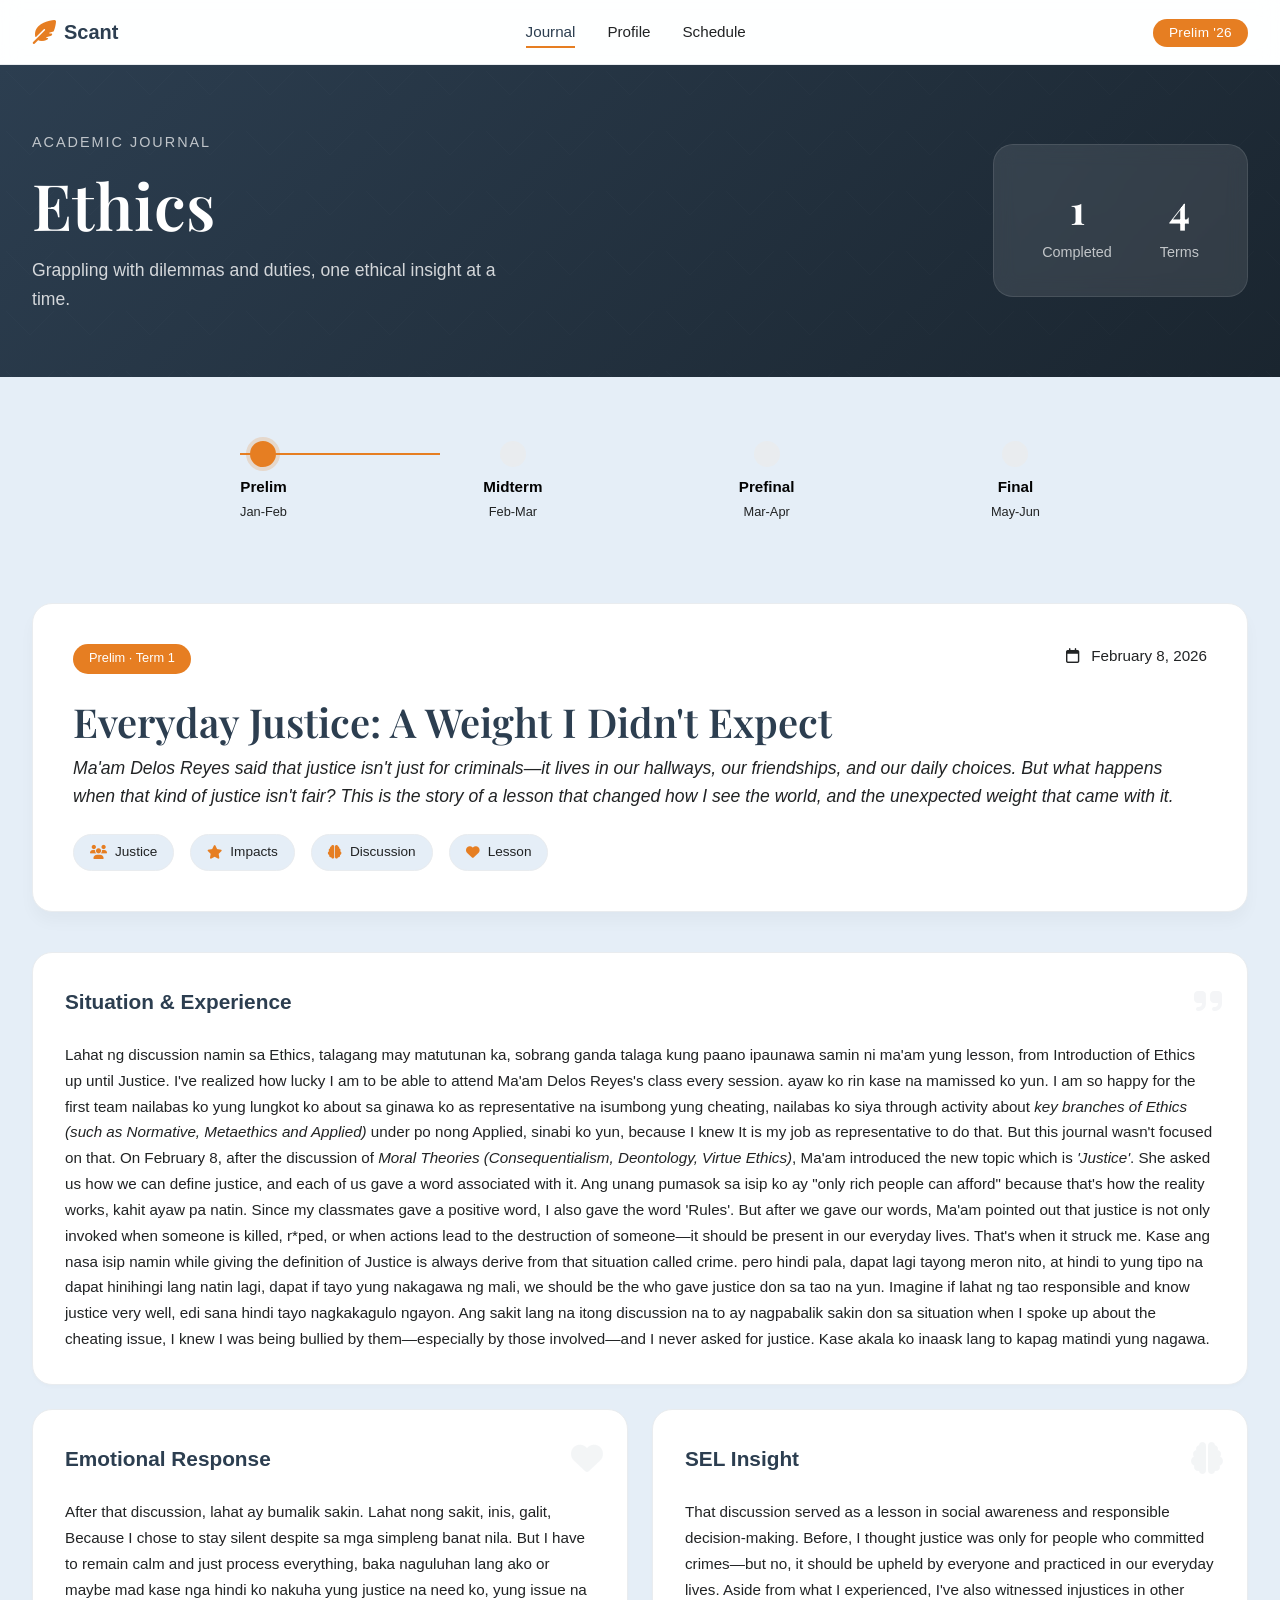
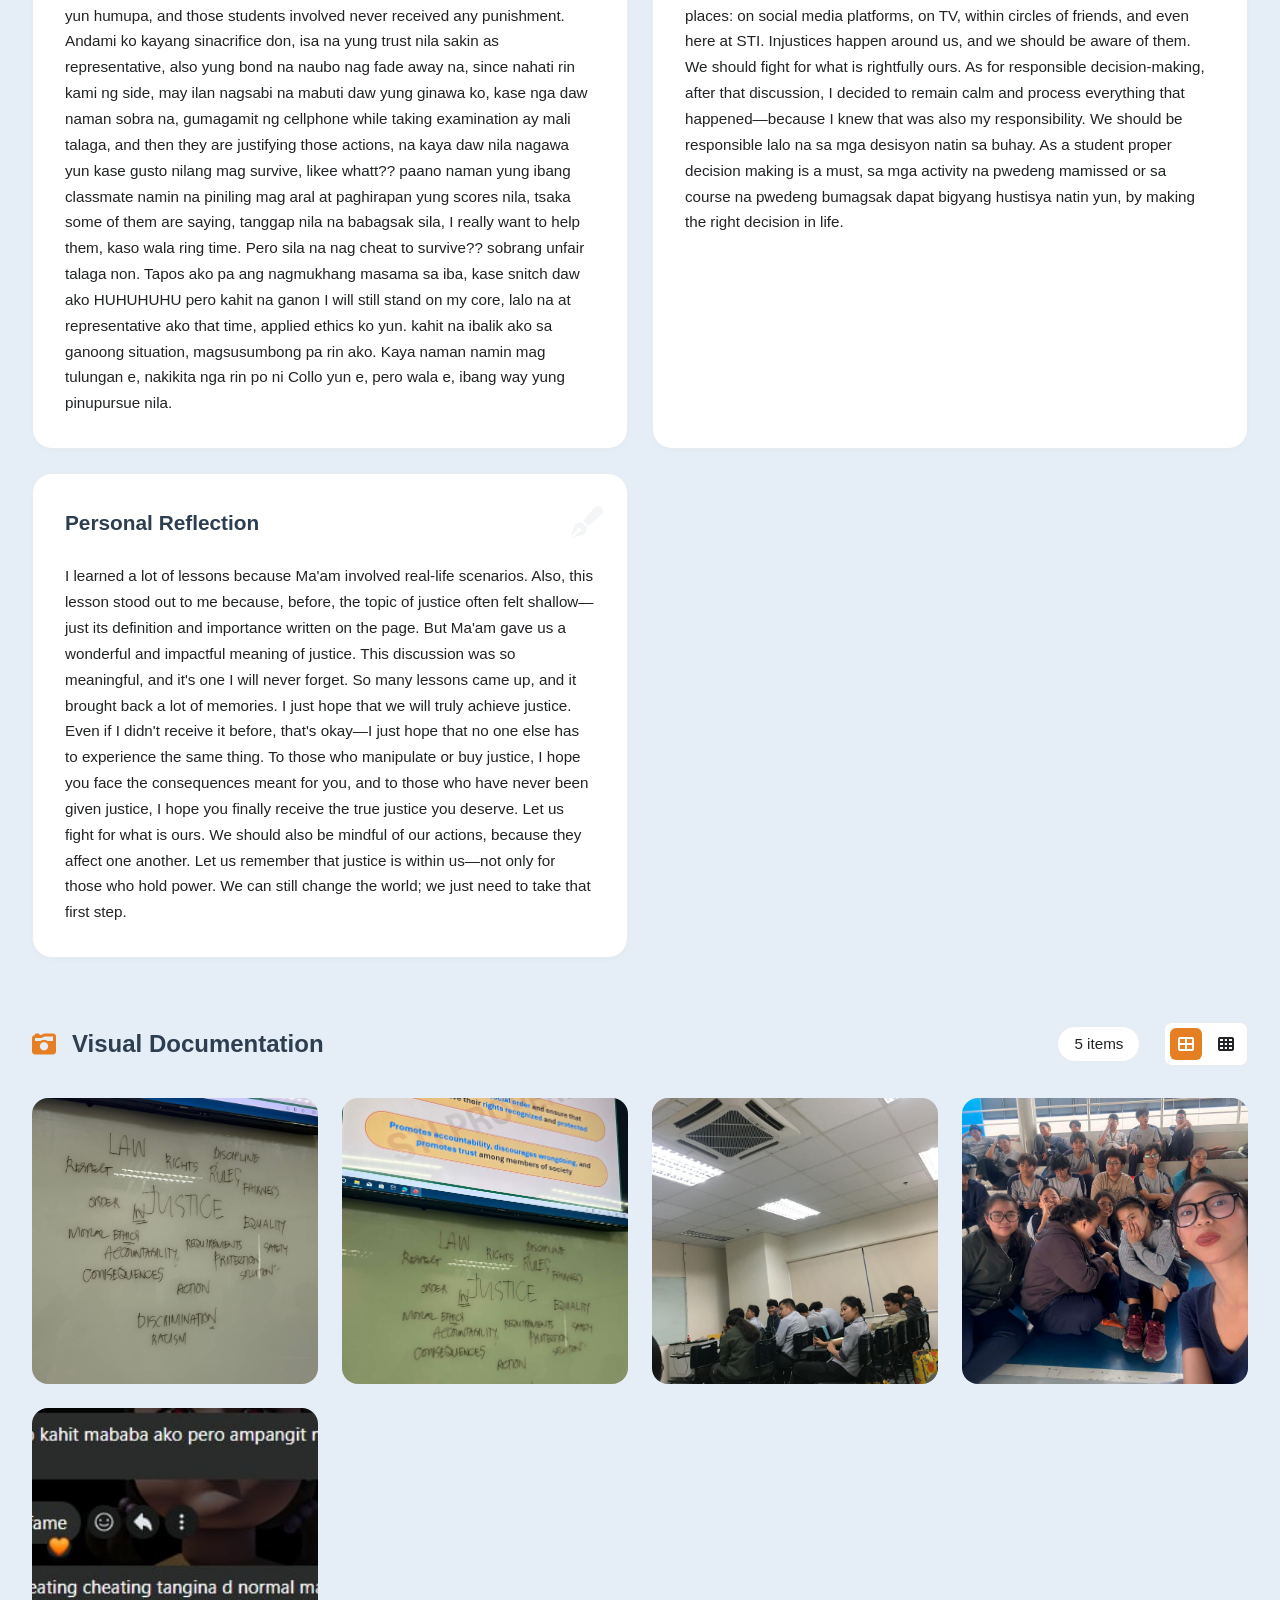
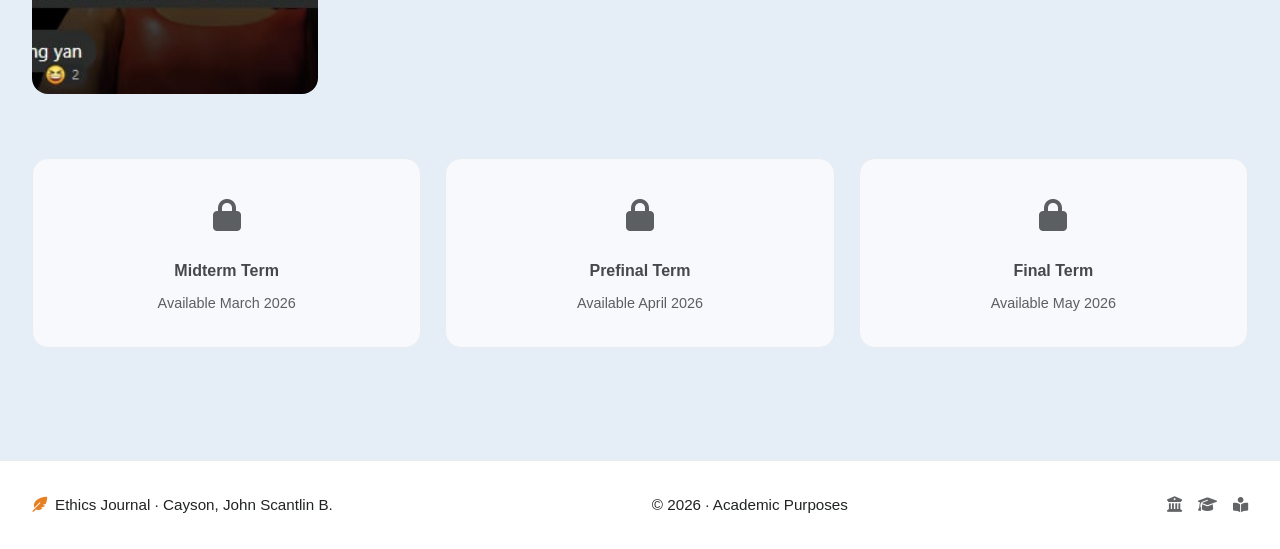
==== index.html @ fcde3421 "Add files via upload" ====
<!DOCTYPE html>
<html lang="en">
<head>
    <meta charset="UTF-8">
    <meta name="viewport" content="width=device-width, initial-scale=1.0">
    <title>Ethics Journal</title>
    <link rel="icon" href="Journal_icon.png">
    <link rel="stylesheet" href="https://cdnjs.cloudflare.com/ajax/libs/font-awesome/6.4.0/css/all.min.css">
    <link rel="stylesheet" href="styles.css">
    <link href="https://fonts.googleapis.com/css2?family=Inter:wght@300;400;500;600;700&family=Playfair+Display:wght@400;500;600;700&display=swap" rel="stylesheet">
</head>
<body>
    <!-- Minimal Navigation -->
    <nav class="navbar">
        <div class="nav-container">
            <div class="nav-logo">
                <i class="fas fa-feather-alt"></i>
                <span>Scant</span>
            </div>
            <div class="nav-links">
                <a href="index.html" class="active">Journal</a>
                <a href="profile.html">Profile</a>
                <a href="schedule.html">Schedule</a>
            </div>
            <div class="nav-term">
                <span class="term-badge prelim">Prelim '26</span>
            </div>
        </div>
    </nav>

    <!-- Hero Section -->
    <section class="hero">
        <div class="hero-pattern"></div>
        <div class="hero-content">
            <div class="hero-text">
                <span class="hero-subtitle">Academic Journal</span>
                <h1 class="hero-title">Ethics</h1>
                <p class="hero-description">Grappling with dilemmas and duties, one ethical insight at a time.</p>
            </div>
            <div class="hero-stats">
                <div class="stat-item">
                    <span class="stat-number">1</span>
                    <span class="stat-label">Completed</span>
                </div>
                <div class="stat-item">
                    <span class="stat-number">4</span>
                    <span class="stat-label">Terms</span>
                </div>
                <!-- <div class="stat-item">
                    <span class="stat-number">4</span>
                    <span class="stat-label">Entries</span>
                </div> -->
            </div>
        </div>
    </section>

    <main class="main-container">
        <!-- Term Timeline -->
        <div class="timeline-nav">
            <div class="timeline-track">
                <div class="timeline-progress" style="width: 25%"></div>
                <div class="timeline-marker active" data-term="prelim">
                    <div class="marker-dot"></div>
                    <span class="marker-label">Prelim</span>
                    <span class="marker-date">Jan-Feb</span>
                </div>
                <div class="timeline-marker locked" data-term="midterm">
                    <div class="marker-dot"></div>
                    <span class="marker-label">Midterm</span>
                    <span class="marker-date">Feb-Mar</span>
                </div>
                <div class="timeline-marker locked" data-term="prefinal">
                    <div class="marker-dot"></div>
                    <span class="marker-label">Prefinal</span>
                    <span class="marker-date">Mar-Apr</span>
                </div>
                <div class="timeline-marker locked" data-term="final">
                    <div class="marker-dot"></div>
                    <span class="marker-label">Final</span>
                    <span class="marker-date">May-Jun</span>
                </div>
            </div>
        </div>

        <!-- Term Content Sections -->
        <div class="term-section active" id="prelim-section">
            <!-- Entry Header -->
            <div class="entry-header-card">
                <div class="entry-meta">
                    <span class="entry-term">Prelim · Term 1</span>
                    <span class="entry-date"><i class="far fa-calendar"></i> February 8, 2026</span>
                </div>
                <h2 class="entry-main-title">Everyday Justice: A Weight I Didn't Expect</h2>
                <p class="entry-subtitle">Ma'am Delos Reyes said that justice isn't just for criminals—it lives in our hallways, our friendships, and our daily choices. But what happens when that kind of justice isn't fair? This is the story of a lesson that changed how I see the world, and the unexpected weight that came with it.</p>
                <div class="entry-tags">
                    <span class="tag"><i class="fas fa-users"></i> Justice</span>
                    <span class="tag"><i class="fas fa-star"></i> Impacts</span>
                    <span class="tag"><i class="fas fa-brain"></i> Discussion</span>
                    <span class="tag"><i class="fas fa-heart"></i> Lesson</span>
                </div>
            </div>

            <!-- Journal Grid Layout -->
            <div class="journal-grid">
                <!-- Main Reflection -->
                <div class="grid-card main-reflection">
                    <div class="card-icon"><i class="fas fa-quote-right"></i></div>
                    <h3>Situation & Experience</h3>
                    <p>Lahat ng discussion namin sa Ethics, talagang may matutunan ka, sobrang ganda talaga kung paano ipaunawa samin ni ma'am yung lesson, from Introduction of Ethics up until Justice. I've realized how lucky I am to be able to attend Ma'am Delos Reyes's class every session. ayaw ko rin kase na mamissed ko yun. I am so happy for the first team nailabas ko yung lungkot ko about sa ginawa ko as representative na isumbong yung cheating, nailabas ko siya through activity about <i>key branches of Ethics (such as Normative, Metaethics and Applied)</i> under po nong Applied, sinabi ko yun, because I knew It is my job as representative to do that. But this journal wasn't focused on that. On February 8, after the discussion of <i>Moral Theories (Consequentialism, Deontology, Virtue Ethics)</i>, Ma'am introduced the new topic which is <i>'Justice'</i>. She asked us how we can define justice, and each of us gave a word associated with it. Ang unang pumasok sa isip ko ay "only rich people can afford" because that's how the reality works, kahit ayaw pa natin. Since my classmates gave a positive word, I also gave the word 'Rules'. But after we gave our words, Ma'am pointed out that justice is not only invoked when someone is killed, r*ped, or when actions lead to the destruction of someone—it should be present in our everyday lives. That's when it struck me. Kase ang nasa isip namin while giving the definition of Justice is always derive from that situation called crime. pero hindi pala, dapat lagi tayong meron nito, at hindi to yung tipo na dapat hinihingi lang natin lagi, dapat if tayo yung nakagawa ng mali, we should be the who gave justice don sa tao na yun. Imagine if lahat ng tao responsible and know justice very well, edi sana hindi tayo nagkakagulo ngayon. Ang sakit lang na itong discussion na to ay nagpabalik sakin don sa situation when I spoke up about the cheating issue, I knew I was being bullied by them—especially by those involved—and I never asked for justice. Kase akala ko inaask lang to kapag matindi yung nagawa.</p>
                </div>

                <!-- Emotional Response Card -->
                <div class="grid-card emotion-card">
                    <div class="card-icon"><i class="fas fa-heart"></i></div>
                    <h3>Emotional Response</h3>
                    <p>After that discussion, lahat ay bumalik sakin. Lahat nong sakit, inis, galit, Because I chose to stay silent despite sa mga simpleng banat nila. But I have to remain calm and just process everything, baka naguluhan lang ako or maybe mad kase nga hindi ko nakuha yung justice na need ko, yung issue na yun humupa, and those students involved never received any punishment.
Andami ko kayang sinacrifice don, isa na yung trust nila sakin as representative, also yung bond na naubo nag fade away na, since nahati rin kami ng side, may ilan nagsabi na mabuti daw yung ginawa ko, kase nga daw naman sobra na, gumagamit ng cellphone while taking examination ay mali talaga, and then they are justifying those actions, na kaya daw nila nagawa yun kase gusto nilang mag survive, likee whatt?? paano naman yung ibang classmate namin na piniling mag aral at paghirapan yung scores nila, tsaka some of them are saying, tanggap nila na babagsak sila, I really want to help them, kaso wala ring time. Pero sila na nag cheat to survive?? sobrang unfair talaga non. Tapos ako pa ang nagmukhang masama sa iba, kase snitch daw ako HUHUHUHU pero kahit na ganon I will still stand on my core, lalo na at representative ako that time, applied ethics ko yun. kahit na ibalik ako sa ganoong situation, magsusumbong pa rin ako. Kaya naman namin mag tulungan e, nakikita nga rin po ni Collo yun e, pero wala e, ibang way yung pinupursue nila.
</p>
                </div>

                <!-- SEL Insight Card -->
                <div class="grid-card insight-card">
                    <div class="card-icon"><i class="fas fa-brain"></i></div>
                    <h3>SEL Insight</h3>
                    <p>That discussion served as a lesson in social awareness and responsible decision-making. Before, I thought justice was only for people who committed crimes—but no, it should be upheld by everyone and practiced in our everyday lives. Aside from what I experienced, I've also witnessed injustices in other places: on social media platforms, on TV, within circles of friends, and even here at STI. Injustices happen around us, and we should be aware of them. We should fight for what is rightfully ours. As for responsible decision-making, after that discussion, I decided to remain calm and process everything that happened—because I knew that was also my responsibility. We should be responsible lalo na sa mga desisyon natin sa buhay. As a student proper decision making is a must, sa mga activity na pwedeng mamissed or sa course na pwedeng bumagsak dapat bigyang hustisya natin yun, by making the right decision in life. </p>
                </div>

                <!-- Personal Reflection Card -->
                <div class="grid-card reflection-card">
                    <div class="card-icon"><i class="fas fa-pen-fancy"></i></div>
                    <h3>Personal Reflection</h3>
                    <p>I learned a lot of lessons because Ma'am involved real-life scenarios. Also, this lesson stood out to me because, before, the topic of justice often felt shallow—just its definition and importance written on the page. But Ma'am gave us a wonderful and impactful meaning of justice. This discussion was so meaningful, and it's one I will never forget. So many lessons came up, and it brought back a lot of memories. I just hope that we will truly achieve justice. Even if I didn't receive it before, that's okay—I just hope that no one else has to experience the same thing. To those who manipulate or buy justice, I hope you face the consequences meant for you, and to those who have never been given justice, I hope you finally receive the true justice you deserve. Let us fight for what is ours. We should also be mindful of our actions, because they affect one another. Let us remember that justice is within us—not only for those who hold power. We can still change the world; we just need to take that first step.</p>
                </div>
            </div>

            <!-- Gallery Section - Modern Masonry -->
            <div class="gallery-section">
                <div class="gallery-header">
                    <h3><i class="fas fa-camera-retro"></i> Visual Documentation</h3>
                    <div class="gallery-controls">
                        <span class="gallery-count">5 items</span>
                        <div class="gallery-view">
                            <i class="fas fa-th-large active"></i>
                            <i class="fas fa-th"></i>
                        </div>
                    </div>
                </div>

                <div class="masonry-gallery" id="masonryGallery">
                    <div class="gallery-item" data-id="1">
                        <div class="gallery-item-inner">
                            <img src="Word_Justice.jpeg" alt="Aftermath" loading="lazy" onerror="this.src='https://images.unsplash.com/photo-1544947950-fa07a98d237f?w=800'">
                            <div class="gallery-overlay">
                                <div class="overlay-content">
                                    <span class="gallery-tag">Well Appreciated</span>
                                    <h4>Justice</h4>
                                    <p>These are the words associated with justice, based on our discussion/opinion.</p>
                                    <span class="gallery-expand"><i class="fas fa-expand-alt"></i> View</span>
                                </div>
                            </div>
                        </div>
                    </div>

                    <div class="gallery-item" data-id="2">
                        <div class="gallery-item-inner">
                            <img src="Justice.jpeg" alt="Result" loading="lazy" onerror="this.src='https://images.unsplash.com/photo-1496442226666-8d4d0e62e6e9?w=800'">
                            <div class="gallery-overlay">
                                <div class="overlay-content">
                                    <span class="gallery-tag">Result</span>
                                    <h4>Why Justice?</h4>
                                    <p>The importance of justice extends not just to our society, but to all.</p>
                                    <span class="gallery-expand"><i class="fas fa-expand-alt"></i> View</span>
                                </div>
                            </div>
                        </div>
                    </div>

                    <div class="gallery-item" data-id="3">
                        <div class="gallery-item-inner">
                            <img src="Discussion.jpeg" alt="Cinderella" loading="lazy" onerror="this.src='https://images.unsplash.com/photo-1456513080510-7bf3a84b82f8?w=800'">
                            <div class="gallery-overlay">
                                <div class="overlay-content">
                                    <span class="gallery-tag">Performances</span>
                                    <h4>Random Picture During Discussion</h4>
                                    <p>Random shot from our Ethics session.</p>
                                    <span class="gallery-expand"><i class="fas fa-expand-alt"></i> View</span>
                                </div>
                            </div>
                        </div>
                    </div>

                    <div class="gallery-item" data-id="4">
                        <div class="gallery-item-inner">
                            <img src="BSCPE401.jpeg" alt="Planning" loading="lazy" onerror="this.src='https://images.unsplash.com/photo-1455390582262-044cdead277a?w=800'">
                            <div class="gallery-overlay">
                                <div class="overlay-content">
                                    <span class="gallery-tag">Planning</span>
                                    <h4>Justice po para sakin</h4>
                                    <p>Justice sa di marunong mag basketball, HAAHHA ay joke lang po ma'am</p>
                                    <span class="gallery-expand"><i class="fas fa-expand-alt"></i> View</span>
                                </div>
                            </div>
                        </div>
                    </div>
                    <div class="gallery-item" data-id="5">
                        <div class="gallery-item-inner">
                            <img src="Find my Justice.jpeg" alt="Planning" loading="lazy" onerror="this.src='https://images.unsplash.com/photo-1455390582262-044cdead277a?w=800'">
                            <div class="gallery-overlay">
                                <div class="overlay-content">
                                    <span class="gallery-tag">Planning</span>
                                    <h4>Injustice</h4>
                                    <p>"I hope no one else has to experience this—just because they stood up for what is right. Ngayon ko lang po nailabas yung
                                        nararamdaman ko after so many months HAHAHAHA, ang gaan pala
                                    </p>
                                    <span class="gallery-expand"><i class="fas fa-expand-alt"></i> View</span>
                                </div>
                            </div>
                        </div>
                    </div>
                </div>
            </div>

            <!-- Locked Terms Preview -->
            <div class="locked-terms">
                <div class="locked-term-card">
                    <div class="locked-icon"><i class="fas fa-lock"></i></div>
                    <h4>Midterm Term</h4>
                    <p>Available March 2026</p>
                </div>
                <div class="locked-term-card">
                    <div class="locked-icon"><i class="fas fa-lock"></i></div>
                    <h4>Prefinal Term</h4>
                    <p>Available April 2026</p>
                </div>
                <div class="locked-term-card">
                    <div class="locked-icon"><i class="fas fa-lock"></i></div>
                    <h4>Final Term</h4>
                    <p>Available May 2026</p>
                </div>
            </div>
        </div>

        <!-- Other term sections (hidden by default) -->
        <div class="term-section" id="midterm-section">
            <div class="locked-full">
                <i class="fas fa-lock"></i>
                <h2>Midterm Journal</h2>
                <p>This section will unlock at the start of midterm period</p>
                <span class="unlock-date">Expected: March 2026</span>
            </div>
        </div>

        <div class="term-section" id="prefinal-section">
            <div class="locked-full">
                <i class="fas fa-lock"></i>
                <h2>Prefinal Journal</h2>
                <p>This section will unlock at the start of prefinal period</p>
                <span class="unlock-date">Expected: April 2026</span>
            </div>
        </div>

        <div class="term-section" id="final-section">
            <div class="locked-full">
                <i class="fas fa-lock"></i>
                <h2>Final Journal</h2>
                <p>This section will unlock at the start of final period</p>
                <span class="unlock-date">Expected: May 2026</span>
            </div>
        </div>
    </main>

    <!-- Footer -->
    <footer class="footer">
        <div class="footer-container">
            <div class="footer-left">
                <i class="fas fa-feather-alt"></i>
                <span>Ethics Journal · Cayson, John Scantlin B.</span>
            </div>
            <div class="footer-center">
                <span class="copyright">© 2026 · Academic Purposes</span>
            </div>
            <div class="footer-right">
                <i class="fas fa-university"></i>
                <i class="fas fa-graduation-cap"></i>
                <i class="fas fa-book-reader"></i>
            </div>
        </div>
    </footer>

    <!-- Modal for Image Expansion -->
    <div class="modal-overlay" id="imageModal">
        <div class="modal-container">
            <button class="modal-close"><i class="fas fa-times"></i></button>
            <div class="modal-content">
                <img src="" alt="Expanded view" id="modalImage">
                <div class="modal-caption" id="modalCaption"></div>
            </div>
        </div>
    </div>

    <script src="script.js"></script>
</body>
</html>
---- styles.css ----
:root {
    --primary: #2C3E50;
    --primary-dark: #1A252F;
    --accent: #E67E22;
    --accent-light: #F39C12;
    --text: #030303;
    --text-light: #212324;
    --background: #e5eef7;
    --white: #FFFFFF;
    --border: #E9ECEF;
    --success: #27AE60;
    --warning: #F39C12;
    --danger: #E74C3C;
    --shadow-sm: 0 2px 4px rgba(0,0,0,0.02);
    --shadow-md: 0 4px 6px rgba(0,0,0,0.05);
    --shadow-lg: 0 10px 15px rgba(0,0,0,0.03);
    --shadow-hover: 0 20px 25px -5px rgba(0,0,0,0.05), 0 10px 10px -5px rgba(0,0,0,0.02);
    --transition: all 0.3s cubic-bezier(0.25, 0.46, 0.45, 0.94);
}

* {
    margin: 0;
    padding: 0;
    box-sizing: border-box;
}

body {
    font-family: Arial, Helvetica, sans-serif;
    background: var(--background);
    color: var(--text);
    line-height: 1.6;
    -webkit-font-smoothing: antialiased;
}

/* Navigation */
.navbar {
    background: var(--white);
    border-bottom: 1px solid var(--border);
    padding: 1rem 0;
    position: sticky;
    top: 0;
    z-index: 100;
    backdrop-filter: blur(10px);
    background: rgba(255,255,255,0.95);
}

.nav-container {
    max-width: 1280px;
    margin: 0 auto;
    padding: 0 2rem;
    display: flex;
    justify-content: space-between;
    align-items: center;
}


.nav-logo {
    display: flex;
    align-items: center;
    gap: 0.5rem;
    font-size: 1.25rem;
    font-weight: 600;
    color: var(--primary);
}

.nav-logo i {
    color: var(--accent);
    font-size: 1.5rem;
}

.nav-links {
    display: flex;
    gap: 2rem;
}

.nav-links a {
    text-decoration: none;
    color: var(--text-light);
    font-weight: 500;
    font-size: 0.95rem;
    transition: var(--transition);
    position: relative;
}

.nav-links a::after {
    content: '';
    position: absolute;
    bottom: -4px;
    left: 0;
    width: 0;
    height: 2px;
    background: var(--accent);
    transition: var(--transition);
}

.nav-links a:hover,
.nav-links a.active {
    color: var(--primary);
}

.nav-links a:hover::after,
.nav-links a.active::after {
    width: 100%;
}

.term-badge {
    background: var(--accent);
    color: var(--white);
    padding: 0.4rem 1rem;
    border-radius: 100px;
    font-size: 0.85rem;
    font-weight: 500;
    letter-spacing: 0.3px;
}

/* Hero Section */
.hero {
    background: linear-gradient(135deg, var(--primary) 0%, var(--primary-dark) 100%);
    color: var(--white);
    padding: 4rem 0;
    position: relative;
    overflow: hidden;
}

.hero-pattern {
    position: absolute;
    top: 0;
    left: 0;
    right: 0;
    bottom: 0;
    background-image: url("data:image/svg+xml,%3Csvg width='60' height='60' viewBox='0 0 60 60' xmlns='http://www.w3.org/2000/svg'%3E%3Cpath d='M54 6L30 30 6 6' stroke='rgba(255,255,255,0.05)' fill='none' stroke-width='1'/%3E%3C/svg%3E");
    opacity: 0.3;
}

.hero-content {
    max-width: 1280px;
    margin: 0 auto;
    padding: 0 2rem;
    position: relative;
    z-index: 1;
    display: flex;
    justify-content: space-between;
    align-items: center;
}

.hero-subtitle {
    display: inline-block;
    font-size: 0.9rem;
    text-transform: uppercase;
    letter-spacing: 2px;
    color: rgba(255,255,255,0.7);
    margin-bottom: 1rem;
}

.hero-title {
    font-family: 'Playfair Display', serif;
    font-size: 4rem;
    font-weight: 600;
    line-height: 1.1;
    margin-bottom: 1rem;
}

.hero-description {
    font-size: 1.1rem;
    color: rgba(255,255,255,0.8);
    max-width: 500px;
}

.hero-stats {
    display: flex;
    gap: 3rem;
    background: rgba(255,255,255,0.1);
    backdrop-filter: blur(10px);
    padding: 2rem 3rem;
    border-radius: 20px;
    border: 1px solid rgba(255,255,255,0.1);
}

.stat-item {
    display: flex;
    flex-direction: column;
    align-items: center;
}

.stat-number {
    font-size: 2.5rem;
    font-weight: 700;
    font-family: 'Playfair Display', serif;
}

.stat-label {
    font-size: 0.9rem;
    color: rgba(255,255,255,0.7);
}

/* Main Container */
.main-container {
    max-width: 1280px;
    margin: 0 auto;
    padding: 3rem 2rem;
}

/* Timeline Navigation */
.timeline-nav {
    margin-bottom: 4rem;
    padding: 1rem 0;
}

.timeline-track {
    display: flex;
    justify-content: space-between;
    position: relative;
    max-width: 800px;
    margin: 0 auto;
}

.timeline-progress {
    position: absolute;
    top: 12px;
    left: 0;
    height: 2px;
    background: var(--accent);
    transition: width 0.5s ease;
    z-index: 1;
}

.timeline-marker {
    position: relative;
    z-index: 2;
    display: flex;
    flex-direction: column;
    align-items: center;
    cursor: pointer;
}

.timeline-marker .marker-dot {
    width: 26px;
    height: 26px;
    background: var(--white);
    border: 2px solid var(--border);
    border-radius: 50%;
    margin-bottom: 0.5rem;
    transition: var(--transition);
}

.timeline-marker.active .marker-dot {
    background: var(--accent);
    border-color: var(--accent);
    box-shadow: 0 0 0 4px rgba(230,126,34,0.2);
}

.timeline-marker.locked .marker-dot {
    background: var(--border);
    border-color: var(--border);
}

.marker-label {
    font-weight: 600;
    font-size: 0.95rem;
    margin-bottom: 0.2rem;
}

.marker-date {
    font-size: 0.8rem;
    color: var(--text-light);
}

/* Term Sections */
.term-section {
    display: none;
    animation: fadeIn 0.5s ease;
}

.term-section.active {
    display: block;
}

@keyframes fadeIn {
    from { opacity: 0; transform: translateY(10px); }
    to { opacity: 1; transform: translateY(0); }
}

/* Entry Header Card */
.entry-header-card {
    background: var(--white);
    border-radius: 20px;
    padding: 2.5rem;
    margin-bottom: 2.5rem;
    box-shadow: var(--shadow-lg);
    border: 1px solid var(--border);
}

.entry-meta {
    display: flex;
    justify-content: space-between;
    margin-bottom: 1.5rem;
    color: var(--text-light);
    font-size: 0.95rem;
}

.entry-term {
    background: var(--accent);
    color: var(--white);
    padding: 0.3rem 1rem;
    border-radius: 100px;
    font-size: 0.8rem;
    font-weight: 500;
}

.entry-date i {
    margin-right: 0.5rem;
}

.entry-main-title {
    font-family: 'Playfair Display', serif;
    font-size: 2.5rem;
    font-weight: 600;
    color: var(--primary);
    margin-bottom: 0.5rem;
    line-height: 1.2;
}

.entry-subtitle {
    font-size: 1.1rem;
    color: var(--text-light);
    margin-bottom: 1.5rem;
    font-style: italic;
}

.entry-tags {
    display: flex;
    gap: 1rem;
    flex-wrap: wrap;
}

.tag {
    background: var(--background);
    padding: 0.4rem 1rem;
    border-radius: 100px;
    font-size: 0.85rem;
    color: var(--text-light);
    display: flex;
    align-items: center;
    gap: 0.5rem;
    border: 1px solid var(--border);
}

.tag i {
    color: var(--accent);
}

/* Journal Grid */
.journal-grid {
    display: grid;
    grid-template-columns: repeat(2, 1fr);
    gap: 1.5rem;
    margin-bottom: 3rem;
}

.grid-card {
    background: var(--white);
    border-radius: 20px;
    padding: 2rem;
    box-shadow: var(--shadow-sm);
    border: 1px solid var(--border);
    transition: var(--transition);
    position: relative;
    overflow: hidden;
}

.grid-card:hover {
    box-shadow: var(--shadow-hover);
    transform: translateY(-2px);
}

.card-icon {
    position: absolute;
    top: 1.5rem;
    right: 1.5rem;
    font-size: 2rem;
    color: var(--border);
    opacity: 0.5;
    transition: var(--transition);
}

.grid-card:hover .card-icon {
    opacity: 1;
    color: var(--accent);
    transform: rotate(15deg);
}

.grid-card h3 {
    font-size: 1.3rem;
    font-weight: 600;
    margin-bottom: 1.5rem;
    color: var(--primary);
    padding-right: 3rem;
}

.grid-card p {
    color: var(--text-light);
    line-height: 1.7;
    font-size: 0.95rem;
}

.main-reflection {
    grid-column: span 2;
}

/* Gallery Section */
.gallery-section {
    margin: 4rem 0;
}

.gallery-header {
    display: flex;
    justify-content: space-between;
    align-items: center;
    margin-bottom: 2rem;
}

.gallery-header h3 {
    font-size: 1.5rem;
    font-weight: 600;
    color: var(--primary);
    display: flex;
    align-items: center;
    gap: 1rem;
}

.gallery-header h3 i {
    color: var(--accent);
}

.gallery-controls {
    display: flex;
    align-items: center;
    gap: 1.5rem;
}

.gallery-count {
    color: var(--text-light);
    font-size: 0.95rem;
    background: var(--white);
    padding: 0.3rem 1rem;
    border-radius: 100px;
    border: 1px solid var(--border);
}

.gallery-view {
    display: flex;
    gap: 0.5rem;
    background: var(--white);
    padding: 0.3rem;
    border-radius: 8px;
    border: 1px solid var(--border);
}

.gallery-view i {
    padding: 0.5rem;
    cursor: pointer;
    border-radius: 6px;
    color: var(--text-light);
    transition: var(--transition);
}

.gallery-view i.active {
    background: var(--accent);
    color: var(--white);
}

/* Masonry Gallery */
.masonry-gallery {
    display: grid;
    grid-template-columns: repeat(4, 1fr);
    gap: 1.5rem;
}

.gallery-item {
    cursor: pointer;
    position: relative;
}

.gallery-item-inner {
    position: relative;
    overflow: hidden;
    border-radius: 16px;
    aspect-ratio: 1;
    background: var(--background);
}

.gallery-item img {
    width: 100%;
    height: 100%;
    object-fit: cover;
    transition: transform 0.5s ease;
}

.gallery-item:hover img {
    transform: scale(1.05);
}

.gallery-overlay {
    position: absolute;
    top: 0;
    left: 0;
    right: 0;
    bottom: 0;
    background: linear-gradient(to top, rgba(44,62,80,0.95), rgba(44,62,80,0.4));
    display: flex;
    align-items: flex-end;
    opacity: 0;
    transition: var(--transition);
    padding: 1.5rem;
}

.gallery-item:hover .gallery-overlay {
    opacity: 1;
}

.overlay-content {
    color: var(--white);
    transform: translateY(20px);
    transition: var(--transition);
}

.gallery-item:hover .overlay-content {
    transform: translateY(0);
}

.gallery-tag {
    display: inline-block;
    background: var(--accent);
    color: var(--white);
    padding: 0.2rem 0.8rem;
    border-radius: 100px;
    font-size: 0.7rem;
    margin-bottom: 0.5rem;
    text-transform: uppercase;
    letter-spacing: 0.5px;
}

.overlay-content h4 {
    font-size: 1.1rem;
    font-weight: 600;
    margin-bottom: 0.3rem;
}

.overlay-content p {
    font-size: 0.85rem;
    margin-bottom: 1rem;
    opacity: 0.9;
    line-height: 1.4;
}

.gallery-expand {
    font-size: 0.85rem;
    display: inline-flex;
    align-items: center;
    gap: 0.5rem;
    padding: 0.3rem 1rem;
    background: rgba(255,255,255,0.2);
    border-radius: 100px;
    backdrop-filter: blur(5px);
}

/* Locked Terms */
.locked-terms {
    display: grid;
    grid-template-columns: repeat(3, 1fr);
    gap: 1.5rem;
    margin-top: 4rem;
}

.locked-term-card {
    background: var(--white);
    border-radius: 16px;
    padding: 2rem;
    text-align: center;
    border: 1px solid var(--border);
    opacity: 0.7;
    transition: var(--transition);
}

.locked-term-card:hover {
    opacity: 1;
    box-shadow: var(--shadow-md);
}

.locked-icon {
    font-size: 2rem;
    color: var(--text-light);
    margin-bottom: 1rem;
}

.locked-term-card h4 {
    color: var(--text);
    margin-bottom: 0.5rem;
}

.locked-term-card p {
    color: var(--text-light);
    font-size: 0.9rem;
}

/* Full Locked Section */
.locked-full {
    text-align: center;
    padding: 6rem 2rem;
    background: var(--white);
    border-radius: 20px;
    border: 2px dashed var(--border);
}

.locked-full i {
    font-size: 4rem;
    color: var(--border);
    margin-bottom: 1.5rem;
}

.locked-full h2 {
    color: var(--text);
    margin-bottom: 0.5rem;
}

.locked-full p {
    color: var(--text-light);
    margin-bottom: 1rem;
}

.unlock-date {
    display: inline-block;
    background: var(--background);
    padding: 0.5rem 1.5rem;
    border-radius: 100px;
    font-size: 0.9rem;
    color: var(--accent);
    font-weight: 500;
}

/* Footer */
.footer {
    background: var(--white);
    border-top: 1px solid var(--border);
    padding: 2rem 0;
    margin-top: 4rem;
}

.footer-container {
    max-width: 1280px;
    margin: 0 auto;
    padding: 0 2rem;
    display: flex;
    justify-content: space-between;
    align-items: center;
    color: var(--text-light);
    font-size: 0.95rem;
}

.footer-left {
    display: flex;
    align-items: center;
    gap: 0.5rem;
}

.footer-left i {
    color: var(--accent);
}

.footer-right {
    display: flex;
    gap: 1rem;
}

.footer-right i {
    cursor: default;
    opacity: 0.7;
    transition: var(--transition);
}

.footer-right i:hover {
    opacity: 1;
    color: var(--accent);
}

/* Modal */
.modal-overlay {
    position: fixed;
    top: 0;
    left: 0;
    right: 0;
    bottom: 0;
    background: rgba(0,0,0,0.95);
    backdrop-filter: blur(10px);
    display: flex;
    align-items: center;
    justify-content: center;
    z-index: 1000;
    opacity: 0;
    visibility: hidden;
    transition: var(--transition);
}

.modal-overlay.active {
    opacity: 1;
    visibility: visible;
}

.modal-container {
    max-width: 1200px;
    width: 90%;
    position: relative;
}

.modal-close {
    position: absolute;
    top: -3rem;
    right: 0;
    background: none;
    border: none;
    color: var(--white);
    font-size: 2rem;
    cursor: pointer;
    z-index: 1001;
    transition: var(--transition);
}

.modal-close:hover {
    color: var(--accent);
    transform: rotate(90deg);
}

.modal-content {
    background: transparent;
    border-radius: 12px;
    overflow: hidden;
}

.modal-content img {
    width: 100%;
    max-height: 80vh;
    object-fit: contain;
    border-radius: 8px;
}
/* 
.modal-caption {
    color: var(--white);
    text-align: center;
    padding: 1rem;
    font-size: 0.95rem;
    opacity: 0.8;
} */

/* Responsive */
@media (max-width: 1024px) {
    .hero-title {
        font-size: 3rem;
    }
    
    .hero-stats {
        padding: 1.5rem 2rem;
    }
    
    .masonry-gallery {
        grid-template-columns: repeat(2, 1fr);
    }
}

@media (max-width: 768px) {
    .hero-content {
        flex-direction: column;
        text-align: center;
        gap: 2rem;
    }
    
    .hero-description {
        margin: 0 auto;
    }
    
    .nav-links {
        display: none;
    }
    
    .journal-grid {
        grid-template-columns: 1fr;
    }
    
    .main-reflection {
        grid-column: span 1;
    }
    
    .footer-container {
        flex-direction: column;
        gap: 1rem;
        text-align: center;
    }
    
    .locked-terms {
        grid-template-columns: 1fr;
    }
}

@media (max-width: 480px) {
    .hero-title {
        font-size: 2.5rem;
    }
    
    .hero-stats {
        flex-direction: column;
        gap: 1rem;
        width: 100%;
    }
    
    .masonry-gallery {
        grid-template-columns: 1fr;
    }
    
    .entry-meta {
        flex-direction: column;
        gap: 0.5rem;
    }
}
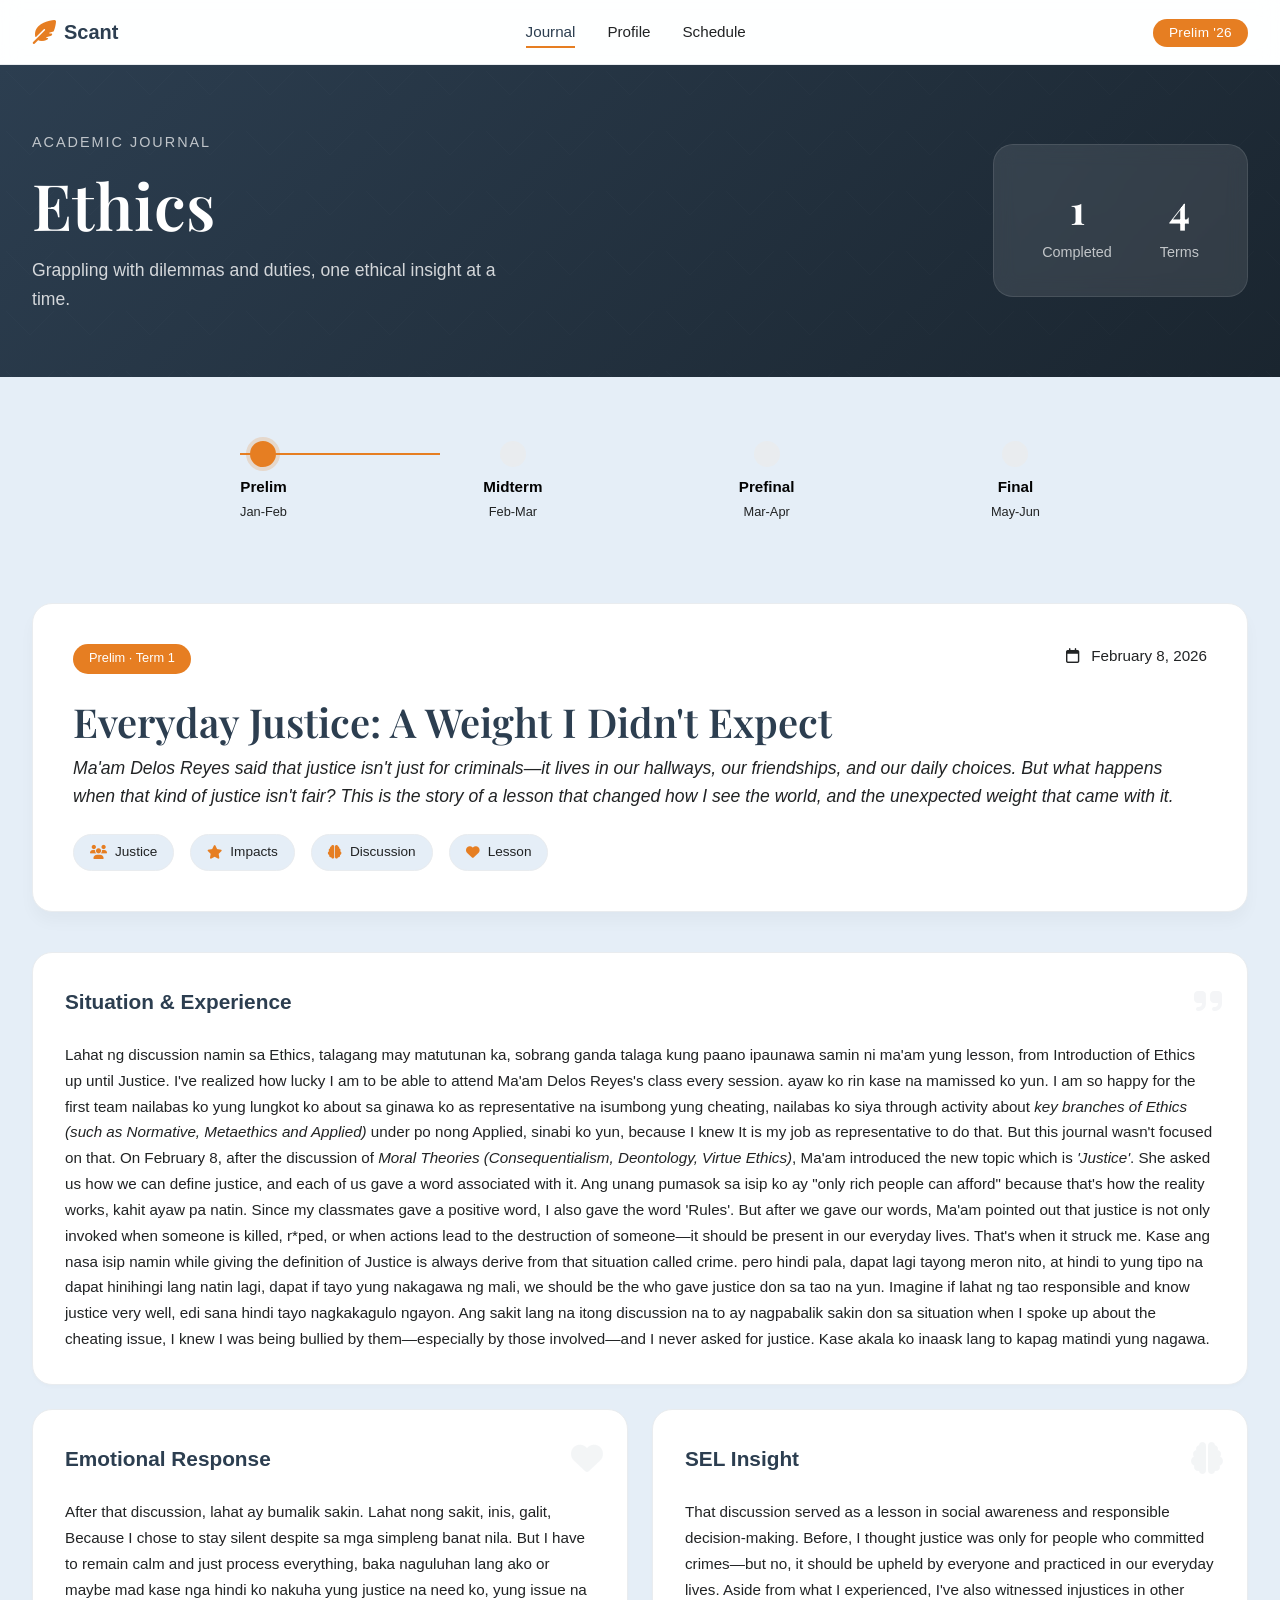
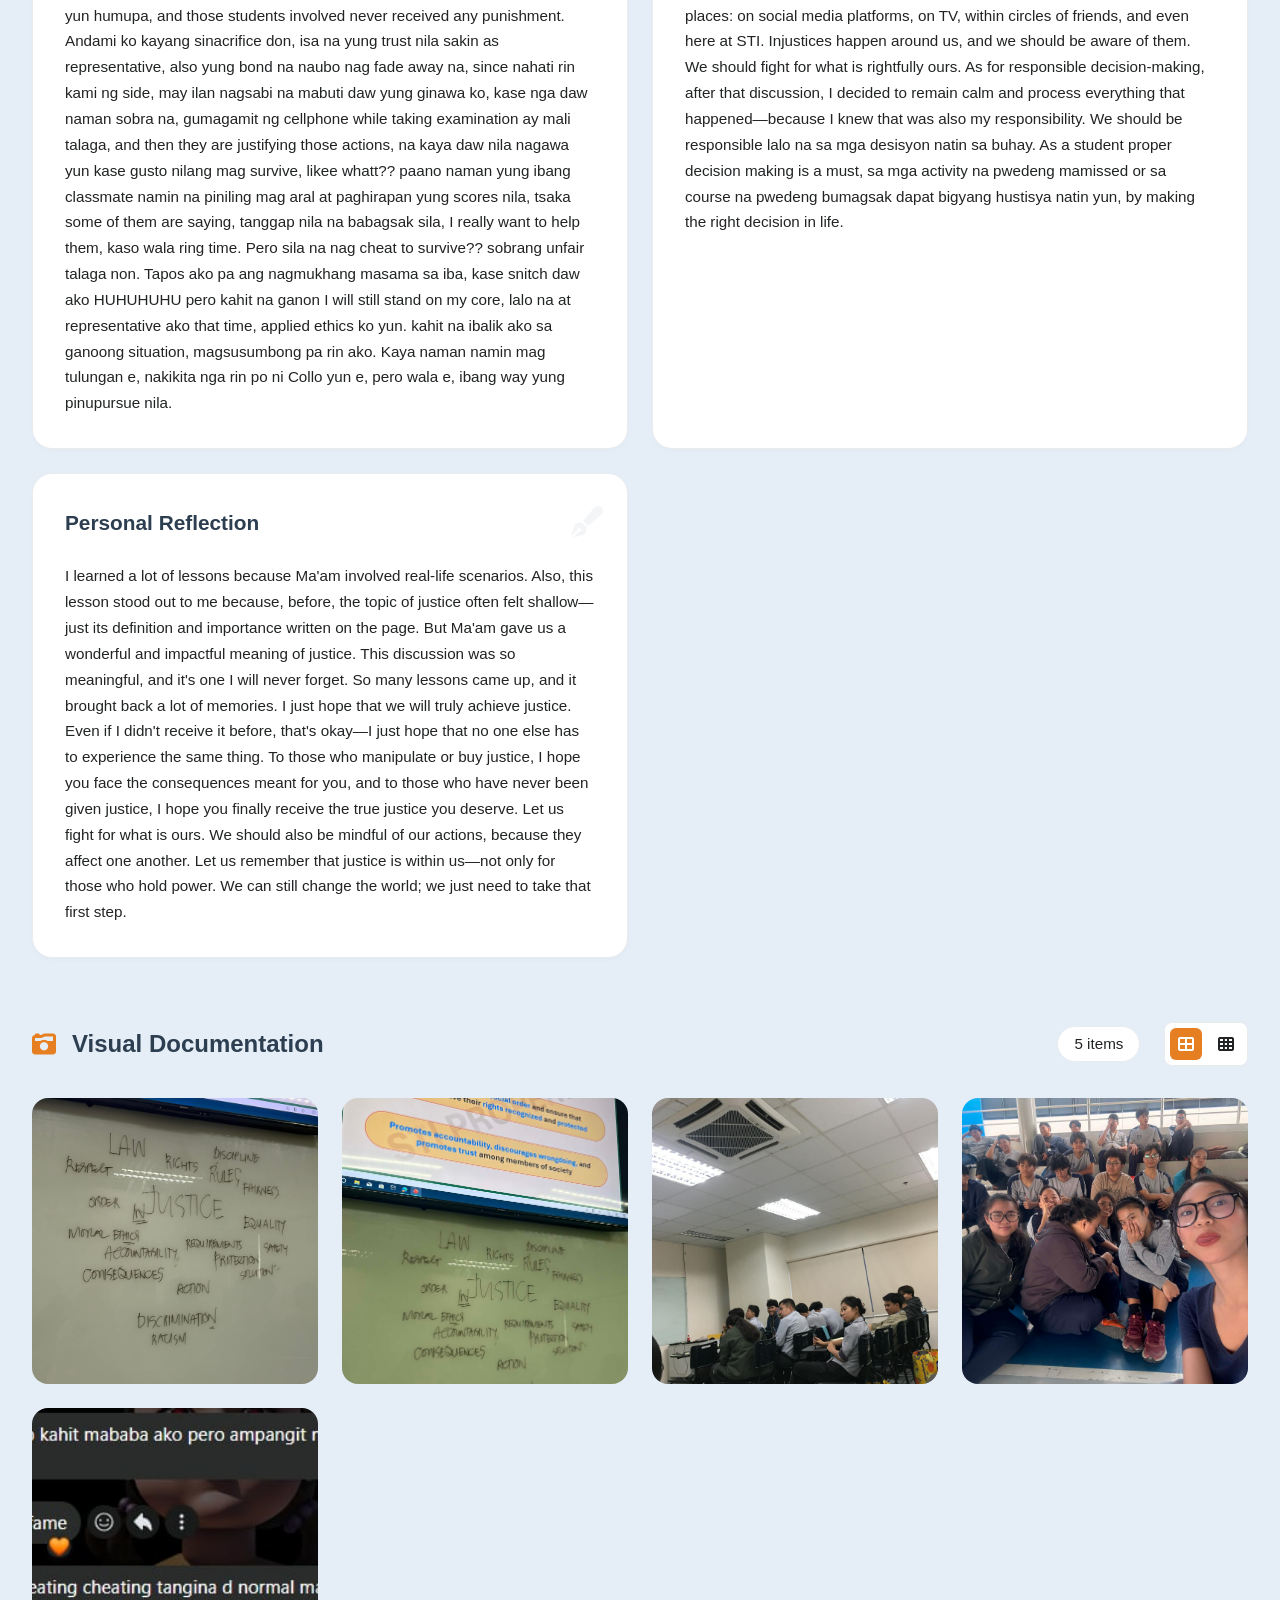
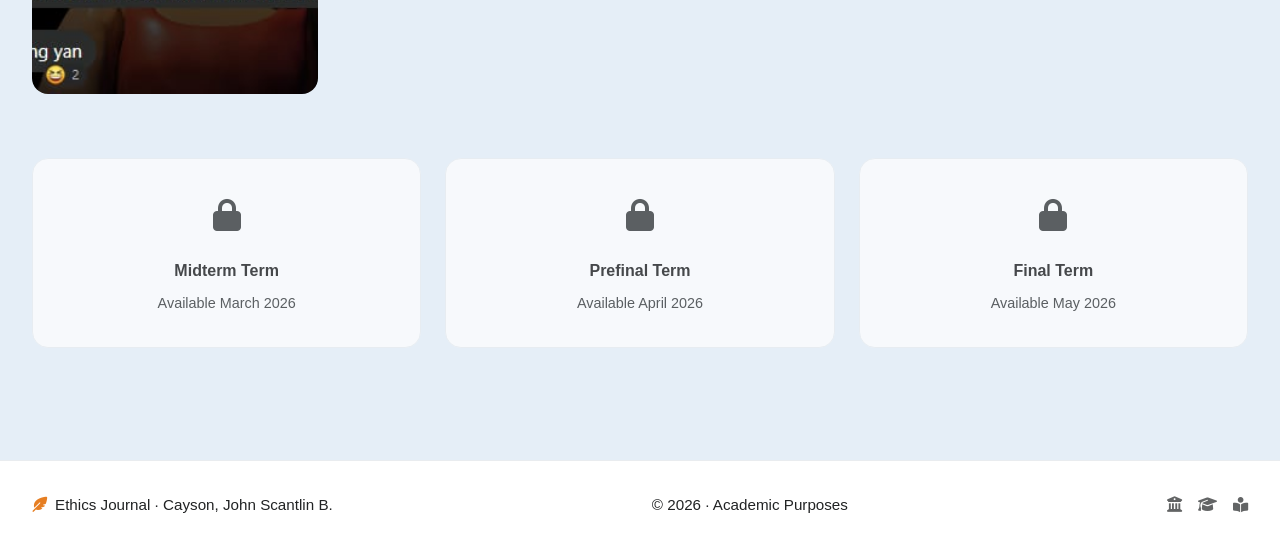
==== commit b30695c9: "Update gallery tags in index.html" ====
--- a/index.html
+++ b/index.html
@@ -152,7 +152,7 @@
                             <img src="Word_Justice.jpeg" alt="Aftermath" loading="lazy" onerror="this.src='https://images.unsplash.com/photo-1544947950-fa07a98d237f?w=800'">
                             <div class="gallery-overlay">
                                 <div class="overlay-content">
-                                    <span class="gallery-tag">Well Appreciated</span>
+                                    <span class="gallery-tag">Justice</span>
                                     <h4>Justice</h4>
                                     <p>These are the words associated with justice, based on our discussion/opinion.</p>
                                     <span class="gallery-expand"><i class="fas fa-expand-alt"></i> View</span>
@@ -166,7 +166,7 @@
                             <img src="Justice.jpeg" alt="Result" loading="lazy" onerror="this.src='https://images.unsplash.com/photo-1496442226666-8d4d0e62e6e9?w=800'">
                             <div class="gallery-overlay">
                                 <div class="overlay-content">
-                                    <span class="gallery-tag">Result</span>
+                                    <span class="gallery-tag">Importance</span>
                                     <h4>Why Justice?</h4>
                                     <p>The importance of justice extends not just to our society, but to all.</p>
                                     <span class="gallery-expand"><i class="fas fa-expand-alt"></i> View</span>
@@ -180,7 +180,7 @@
                             <img src="Discussion.jpeg" alt="Cinderella" loading="lazy" onerror="this.src='https://images.unsplash.com/photo-1456513080510-7bf3a84b82f8?w=800'">
                             <div class="gallery-overlay">
                                 <div class="overlay-content">
-                                    <span class="gallery-tag">Performances</span>
+                                    <span class="gallery-tag">Discussion</span>
                                     <h4>Random Picture During Discussion</h4>
                                     <p>Random shot from our Ethics session.</p>
                                     <span class="gallery-expand"><i class="fas fa-expand-alt"></i> View</span>
@@ -194,7 +194,7 @@
                             <img src="BSCPE401.jpeg" alt="Planning" loading="lazy" onerror="this.src='https://images.unsplash.com/photo-1455390582262-044cdead277a?w=800'">
                             <div class="gallery-overlay">
                                 <div class="overlay-content">
-                                    <span class="gallery-tag">Planning</span>
+                                    <span class="gallery-tag">Joke po</span>
                                     <h4>Justice po para sakin</h4>
                                     <p>Justice sa di marunong mag basketball, HAAHHA ay joke lang po ma'am</p>
                                     <span class="gallery-expand"><i class="fas fa-expand-alt"></i> View</span>
@@ -207,7 +207,7 @@
                             <img src="Find my Justice.jpeg" alt="Planning" loading="lazy" onerror="this.src='https://images.unsplash.com/photo-1455390582262-044cdead277a?w=800'">
                             <div class="gallery-overlay">
                                 <div class="overlay-content">
-                                    <span class="gallery-tag">Planning</span>
+                                    <span class="gallery-tag">Pain</span>
                                     <h4>Injustice</h4>
                                     <p>"I hope no one else has to experience this—just because they stood up for what is right. Ngayon ko lang po nailabas yung
                                         nararamdaman ko after so many months HAHAHAHA, ang gaan pala
@@ -300,4 +300,4 @@
 
     <script src="script.js"></script>
 </body>
-</html>+</html>
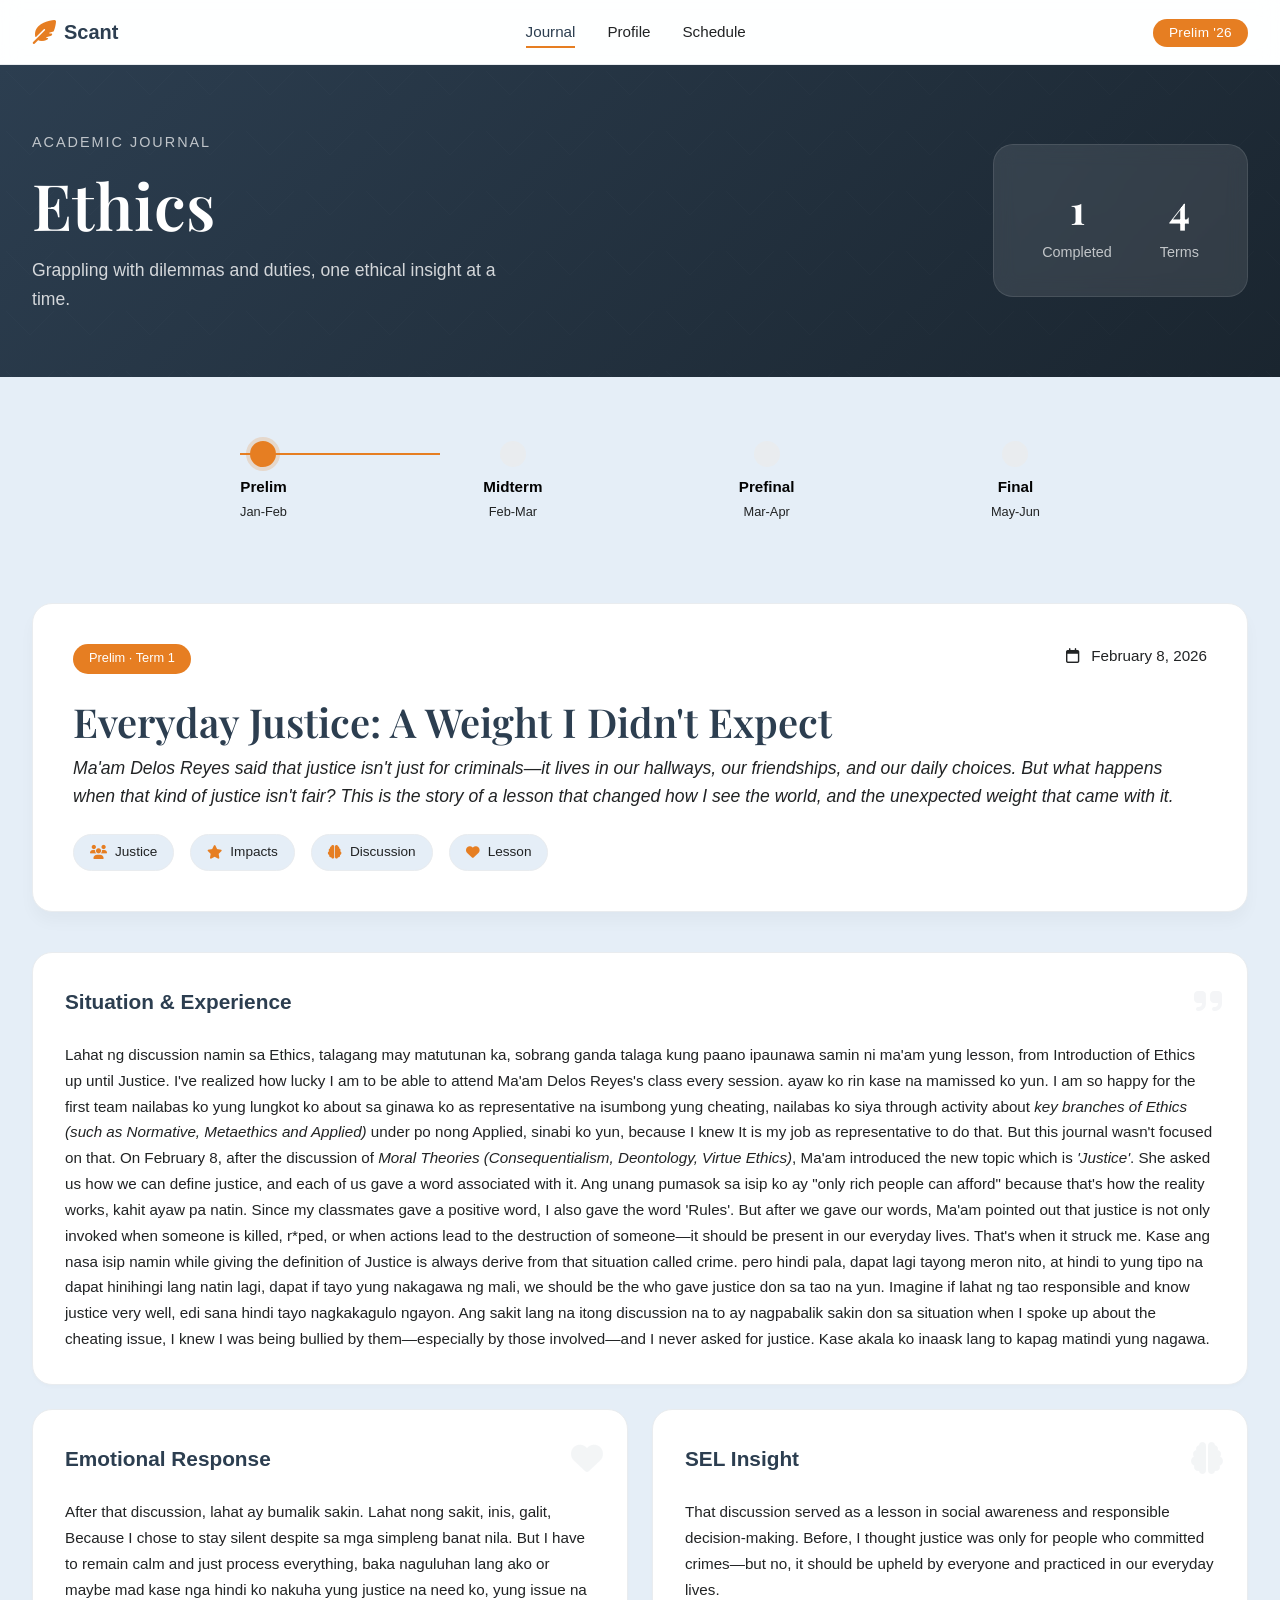
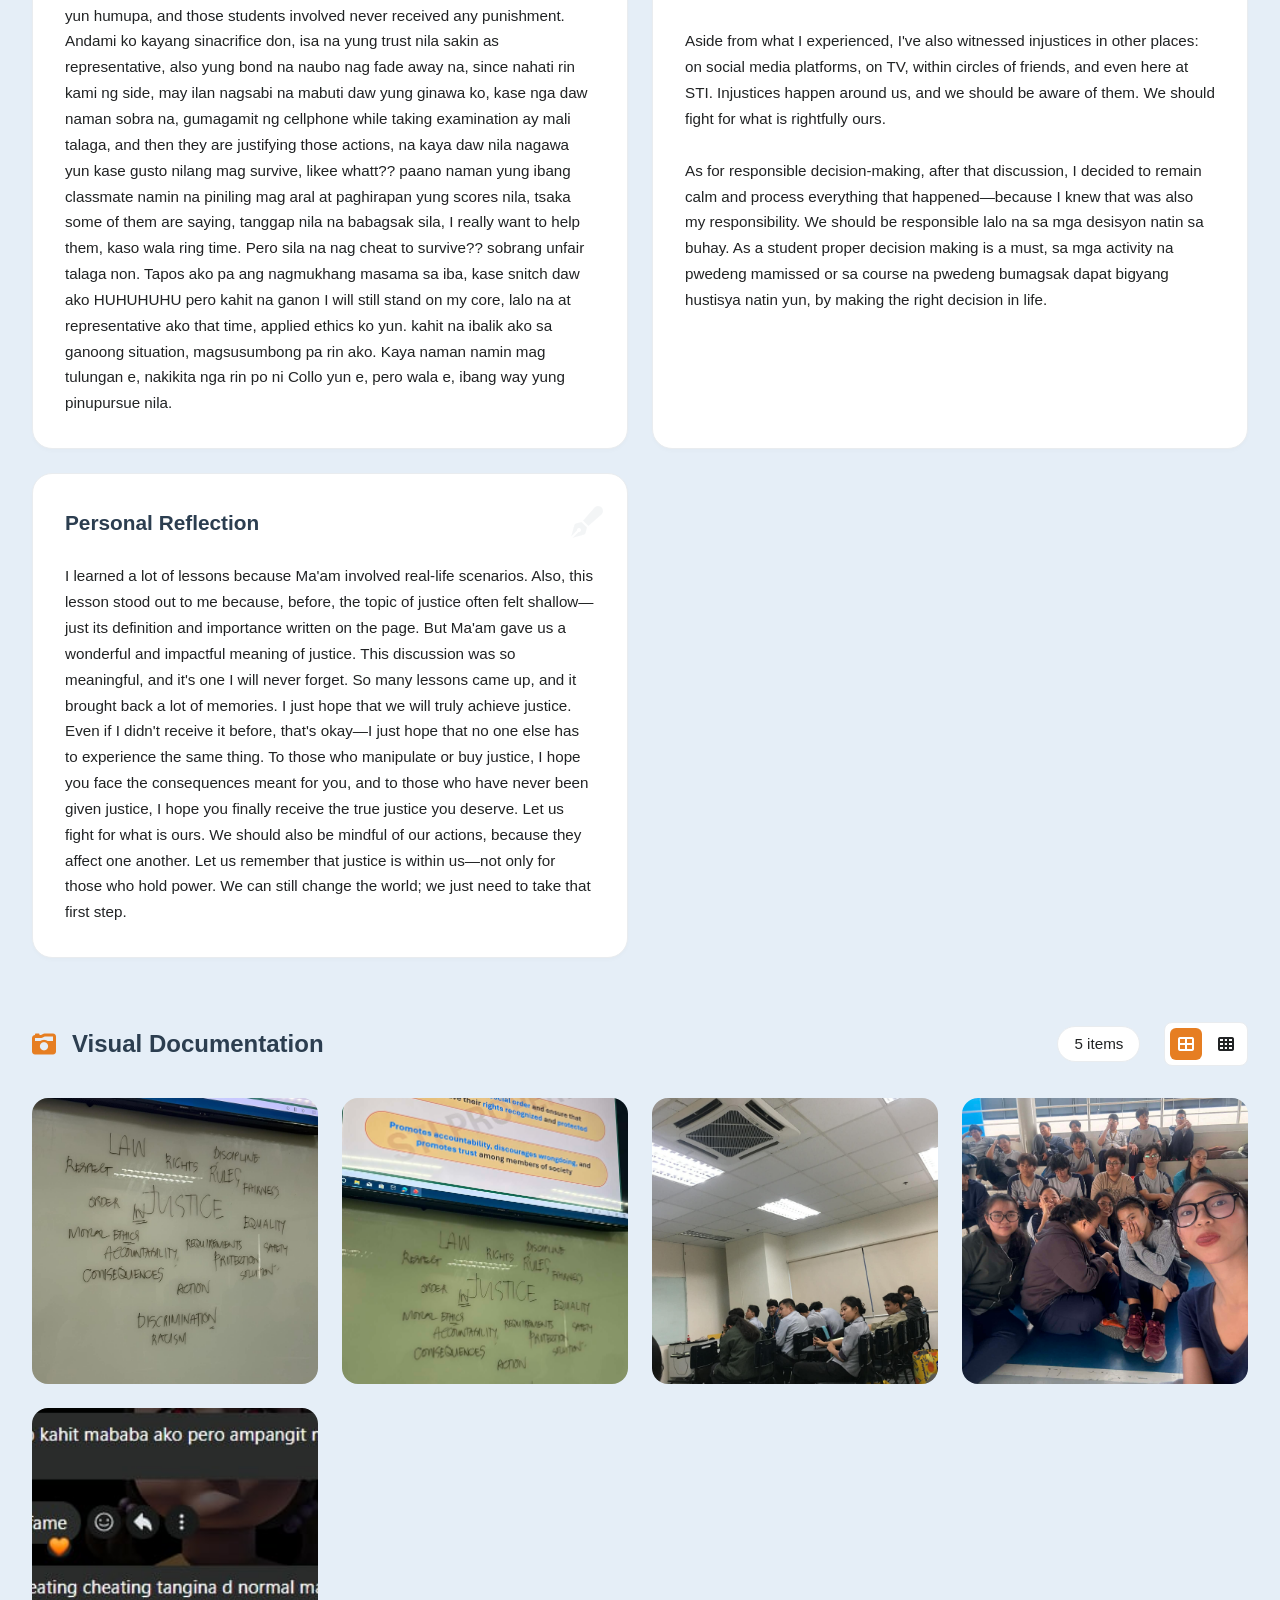
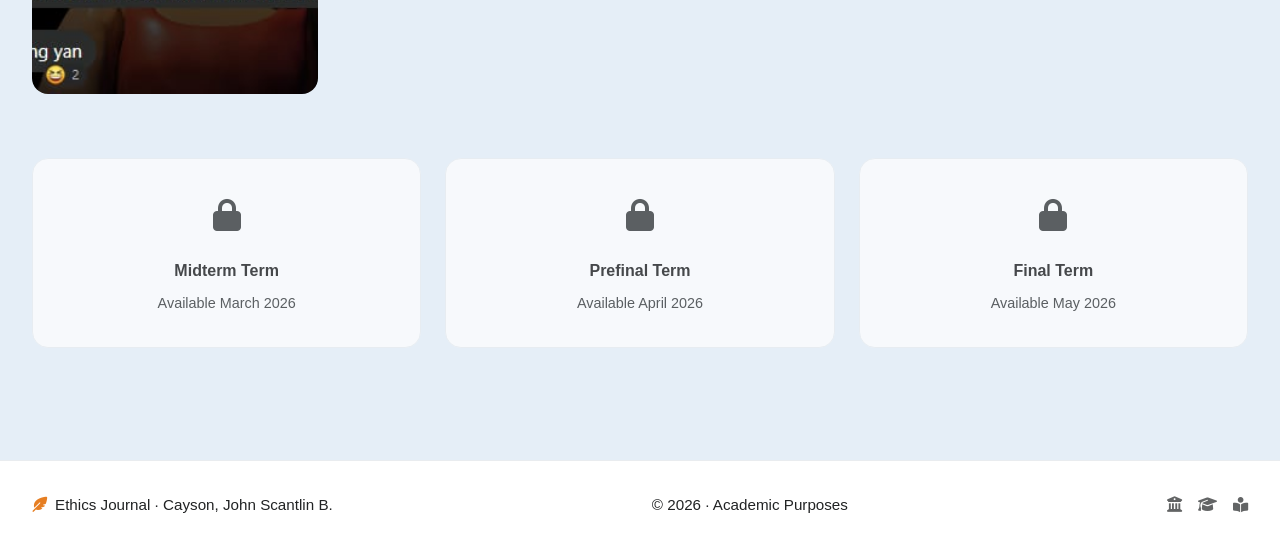
==== commit d3e227e6: "Update paragraph formatting in SEL Insight section" ====
--- a/index.html
+++ b/index.html
@@ -122,7 +122,7 @@
                 <div class="grid-card insight-card">
                     <div class="card-icon"><i class="fas fa-brain"></i></div>
                     <h3>SEL Insight</h3>
-                    <p>That discussion served as a lesson in social awareness and responsible decision-making. Before, I thought justice was only for people who committed crimes—but no, it should be upheld by everyone and practiced in our everyday lives. Aside from what I experienced, I've also witnessed injustices in other places: on social media platforms, on TV, within circles of friends, and even here at STI. Injustices happen around us, and we should be aware of them. We should fight for what is rightfully ours. As for responsible decision-making, after that discussion, I decided to remain calm and process everything that happened—because I knew that was also my responsibility. We should be responsible lalo na sa mga desisyon natin sa buhay. As a student proper decision making is a must, sa mga activity na pwedeng mamissed or sa course na pwedeng bumagsak dapat bigyang hustisya natin yun, by making the right decision in life. </p>
+                    <p>That discussion served as a lesson in social awareness and responsible decision-making. Before, I thought justice was only for people who committed crimes—but no, it should be upheld by everyone and practiced in our everyday lives. <br> <br> Aside from what I experienced, I've also witnessed injustices in other places: on social media platforms, on TV, within circles of friends, and even here at STI. Injustices happen around us, and we should be aware of them. We should fight for what is rightfully ours. <br> <br>As for responsible decision-making, after that discussion, I decided to remain calm and process everything that happened—because I knew that was also my responsibility. We should be responsible lalo na sa mga desisyon natin sa buhay. As a student proper decision making is a must, sa mga activity na pwedeng mamissed or sa course na pwedeng bumagsak dapat bigyang hustisya natin yun, by making the right decision in life. </p>
                 </div>
 
                 <!-- Personal Reflection Card -->
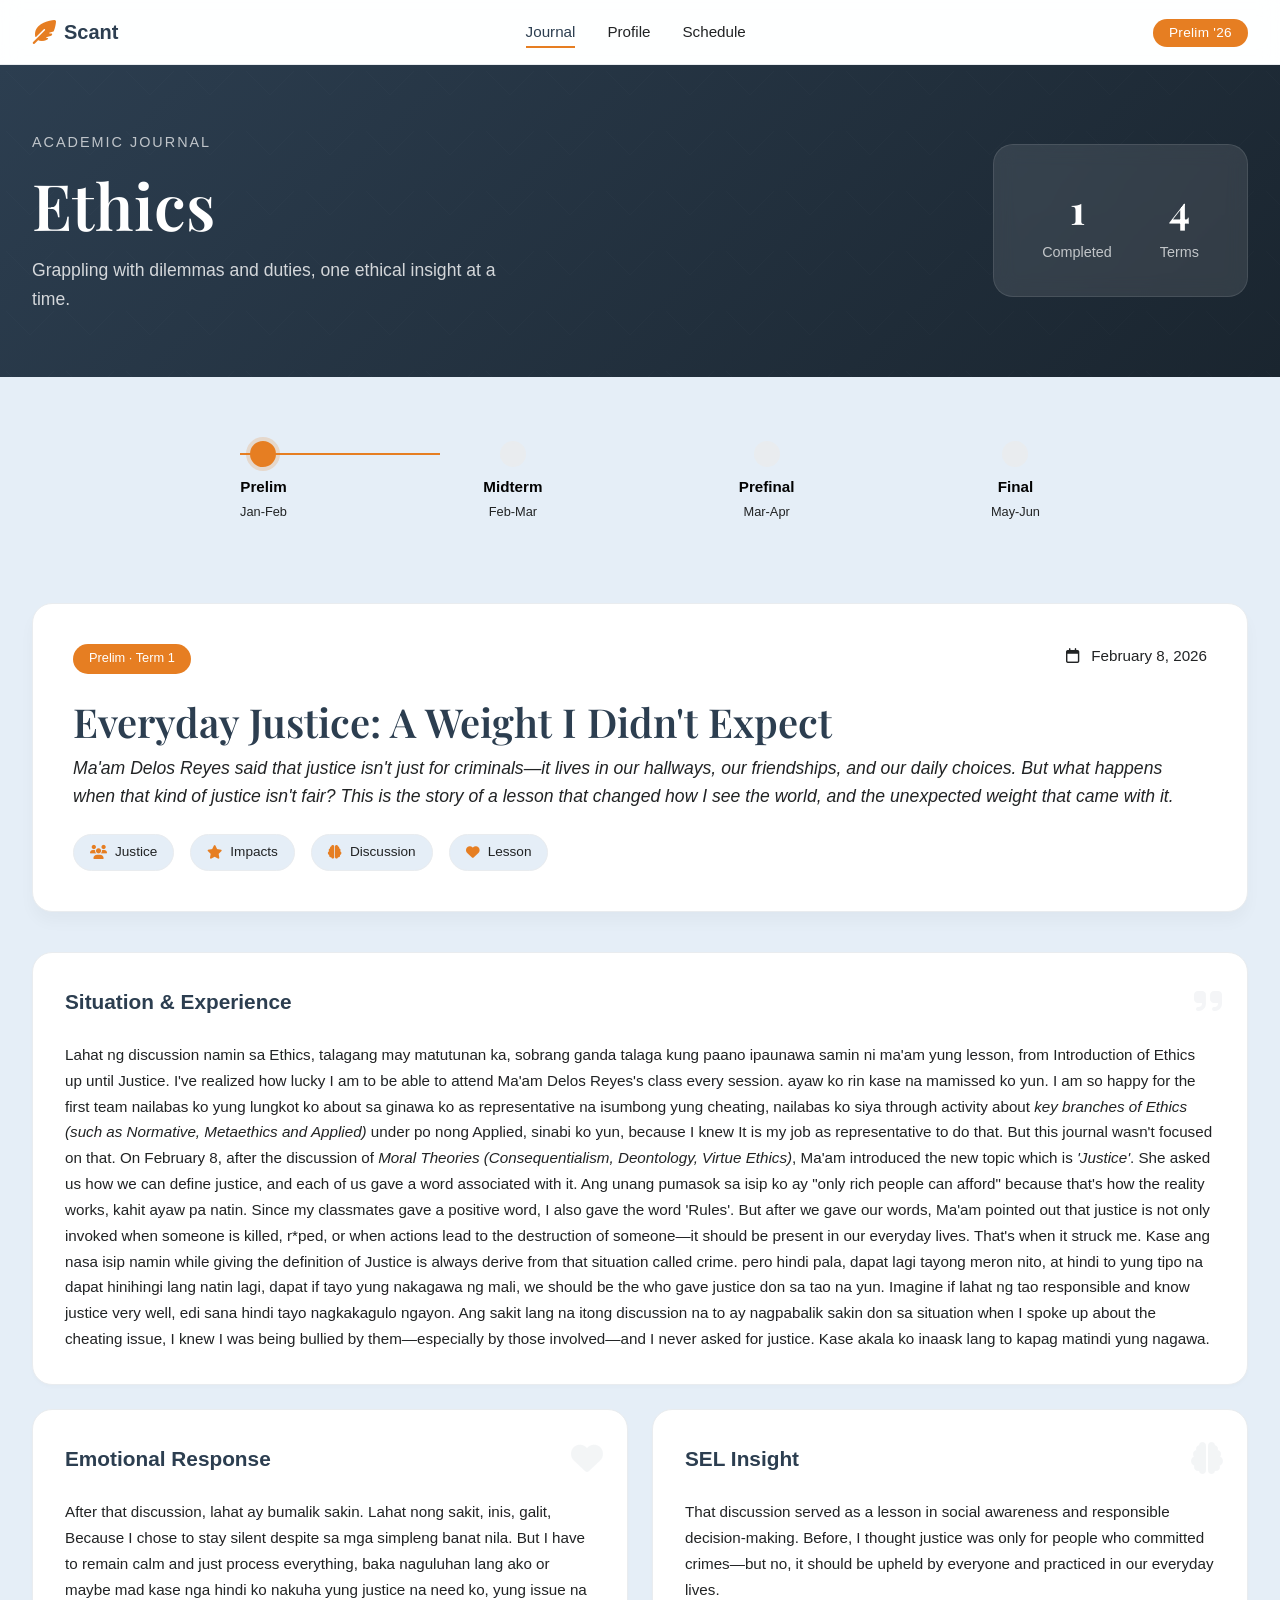
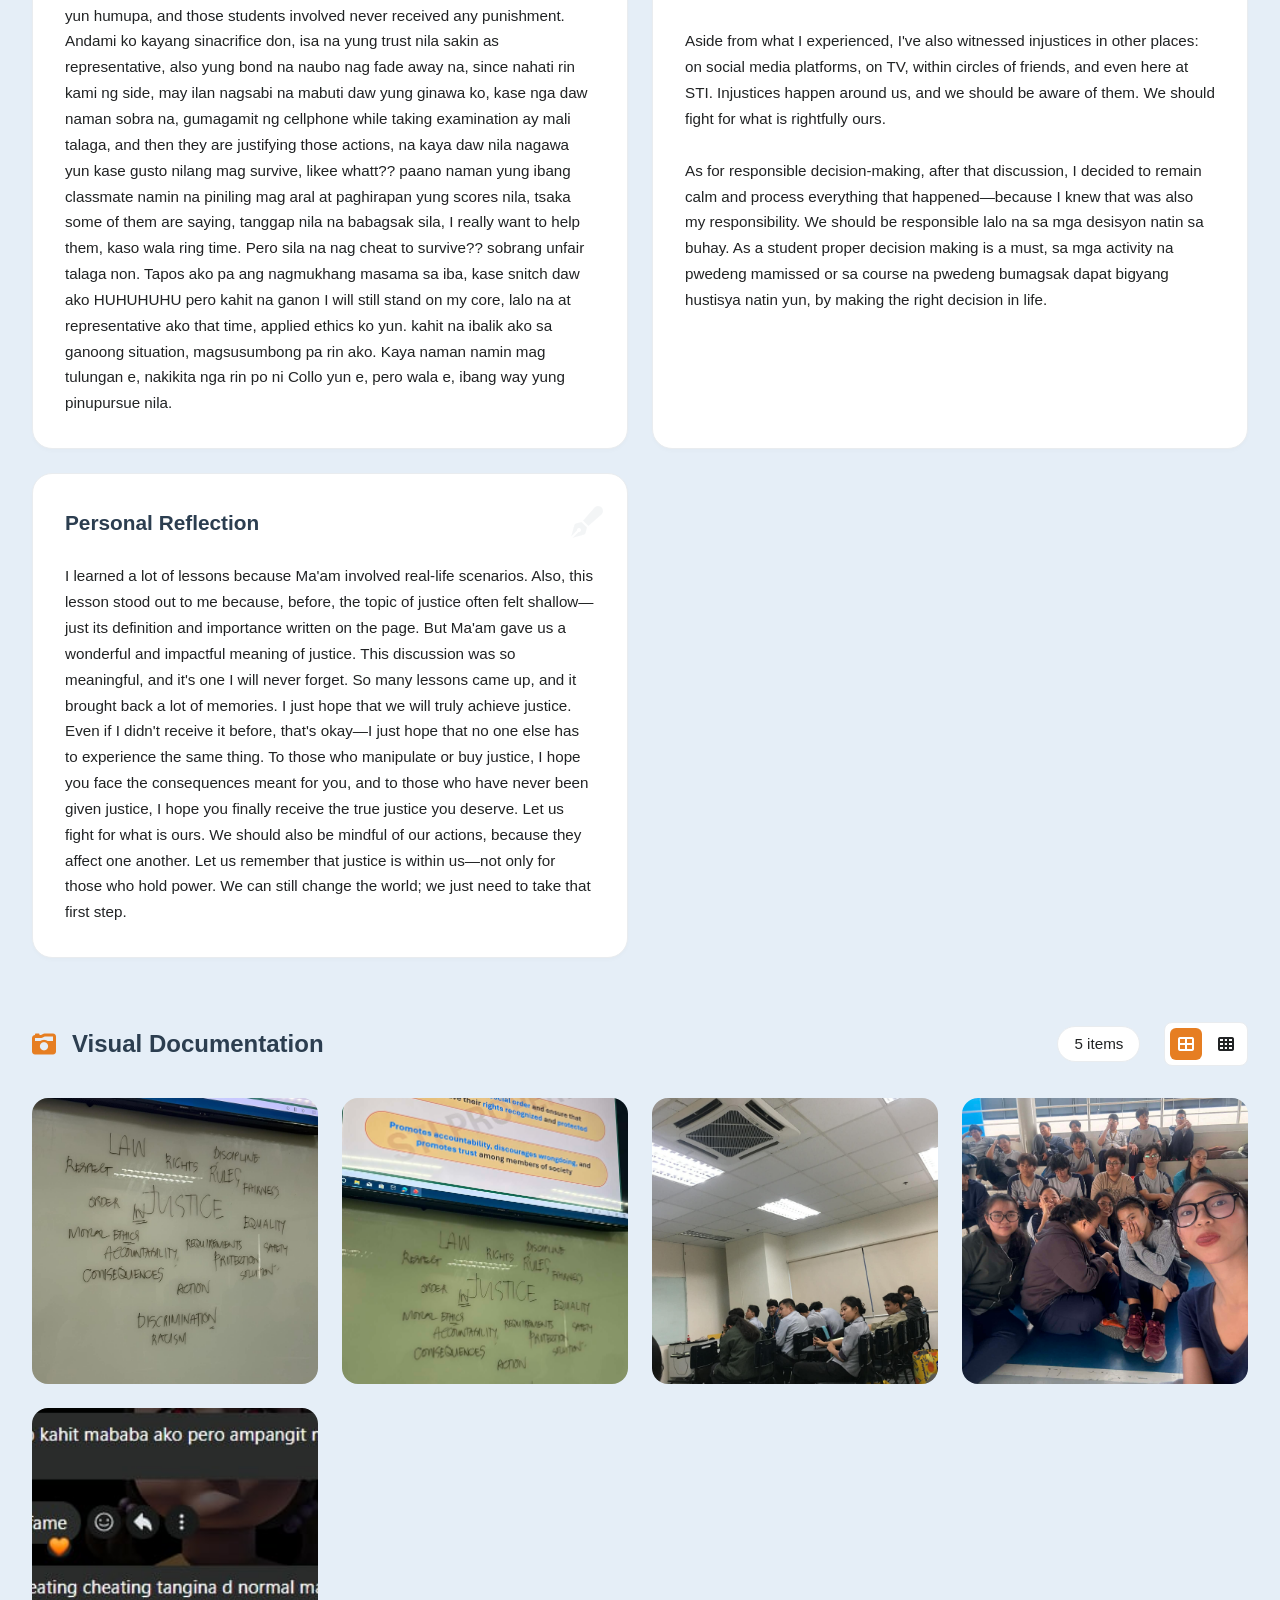
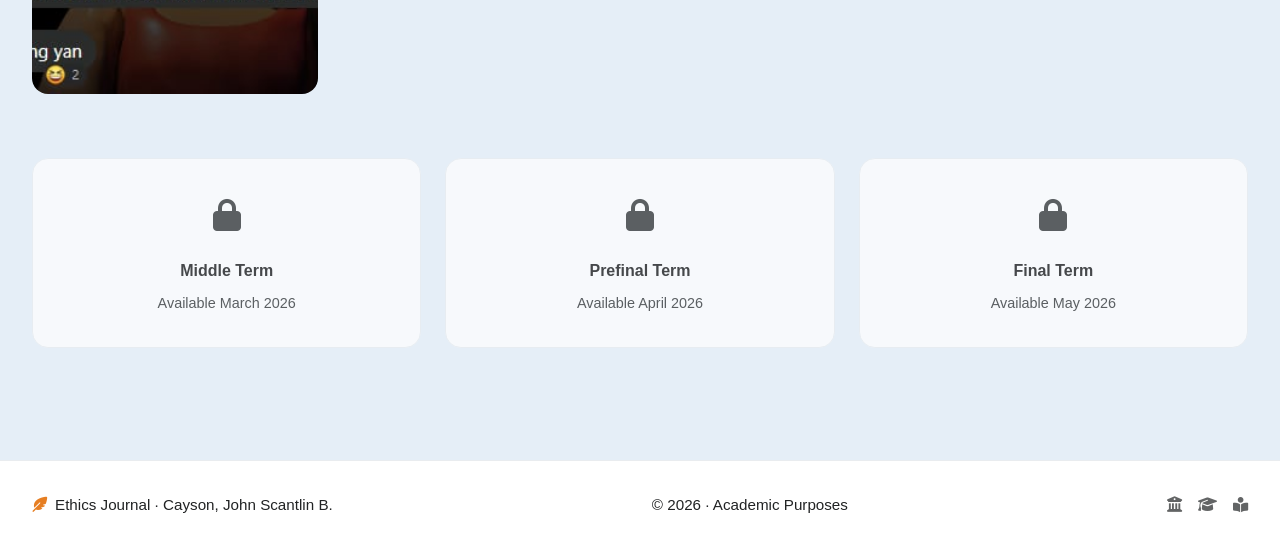
==== commit 433e1eba: "Change 'Midterm Term' to 'Middle Term'" ====
--- a/index.html
+++ b/index.html
@@ -224,7 +224,7 @@
             <div class="locked-terms">
                 <div class="locked-term-card">
                     <div class="locked-icon"><i class="fas fa-lock"></i></div>
-                    <h4>Midterm Term</h4>
+                    <h4>Middle Term</h4>
                     <p>Available March 2026</p>
                 </div>
                 <div class="locked-term-card">
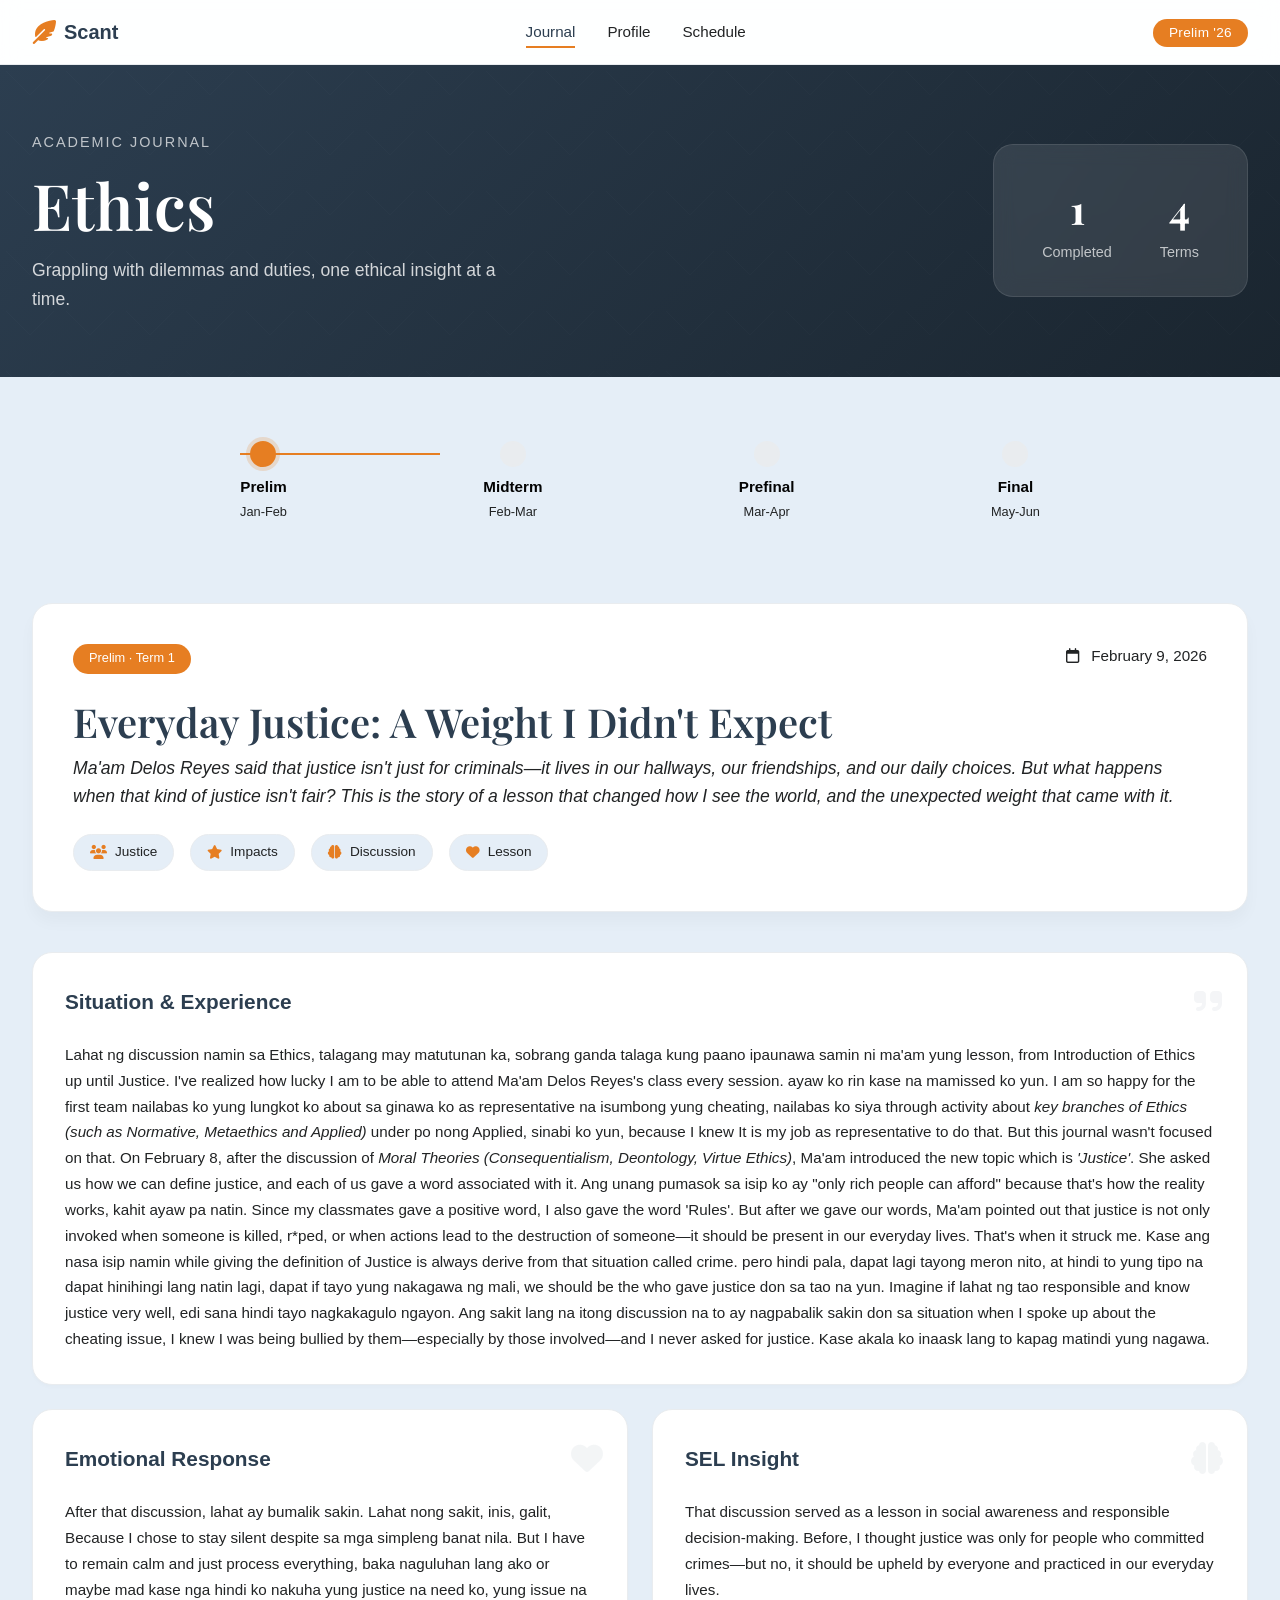
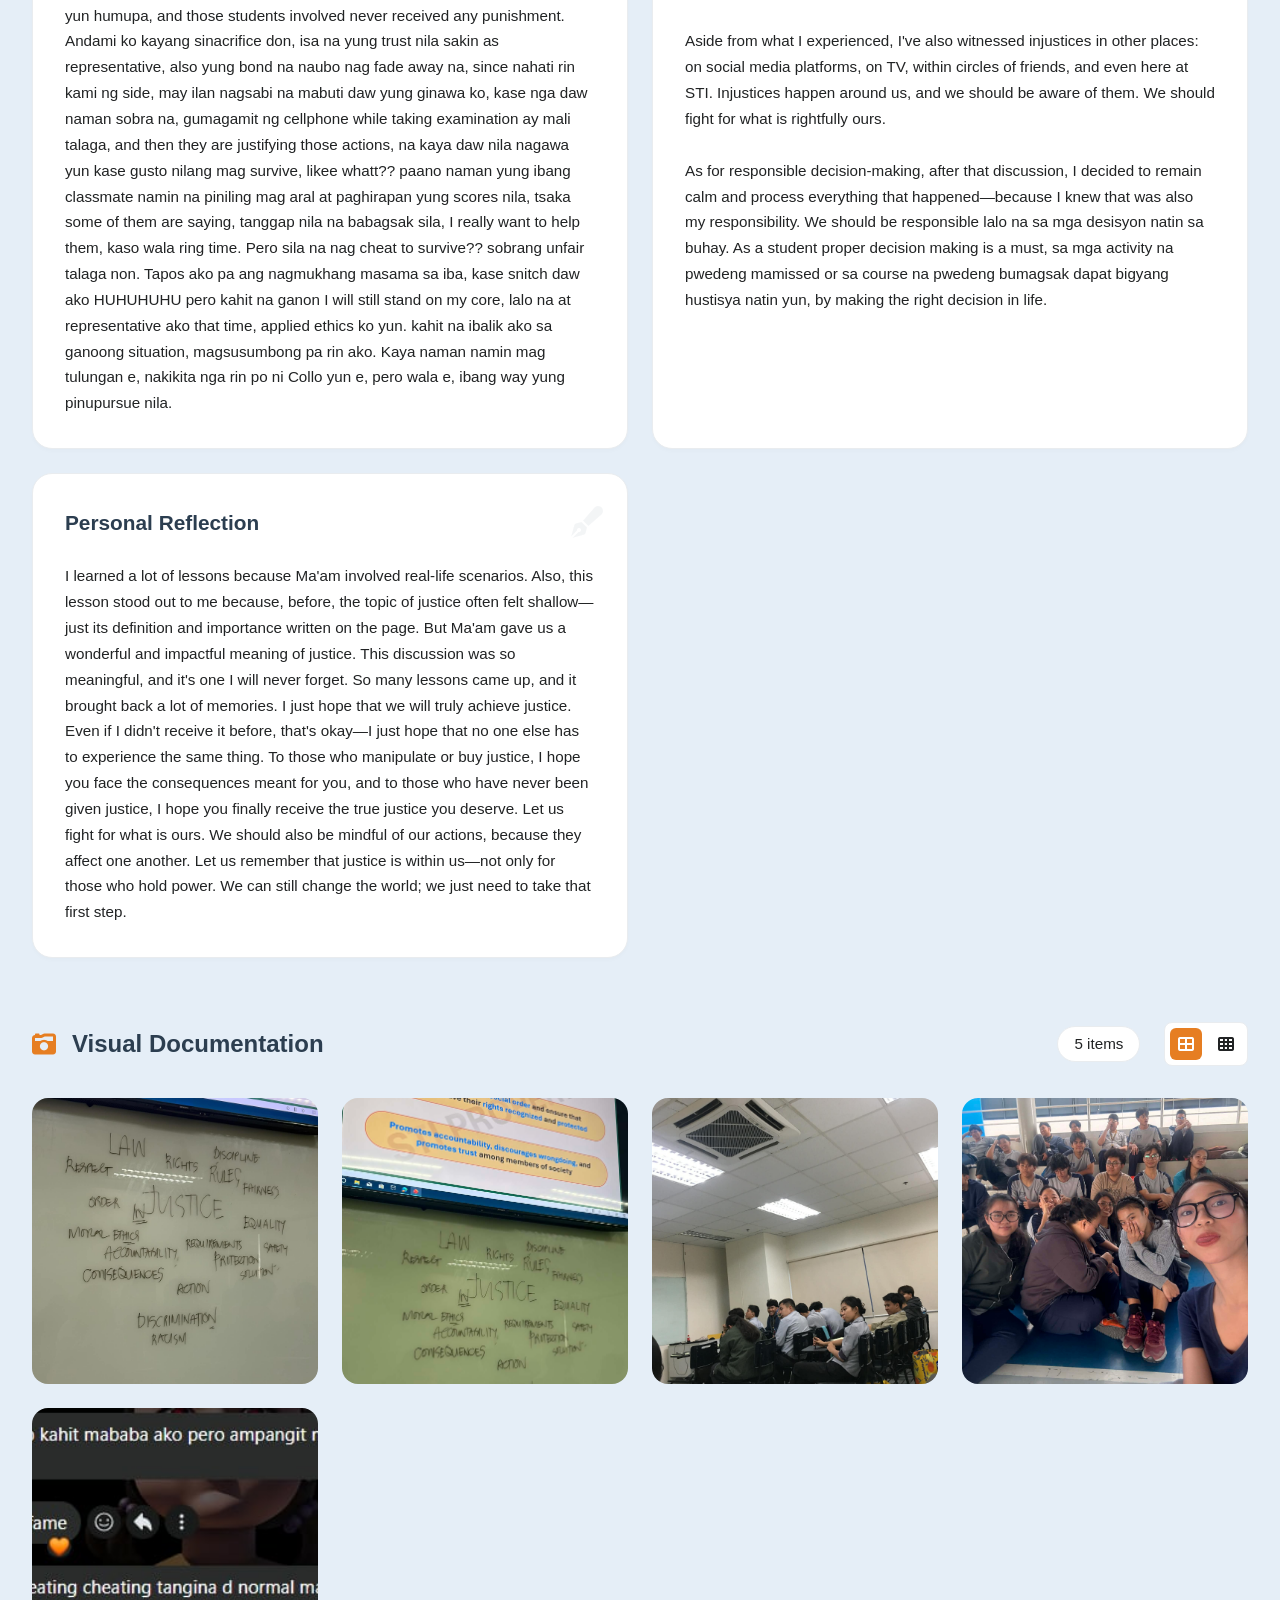
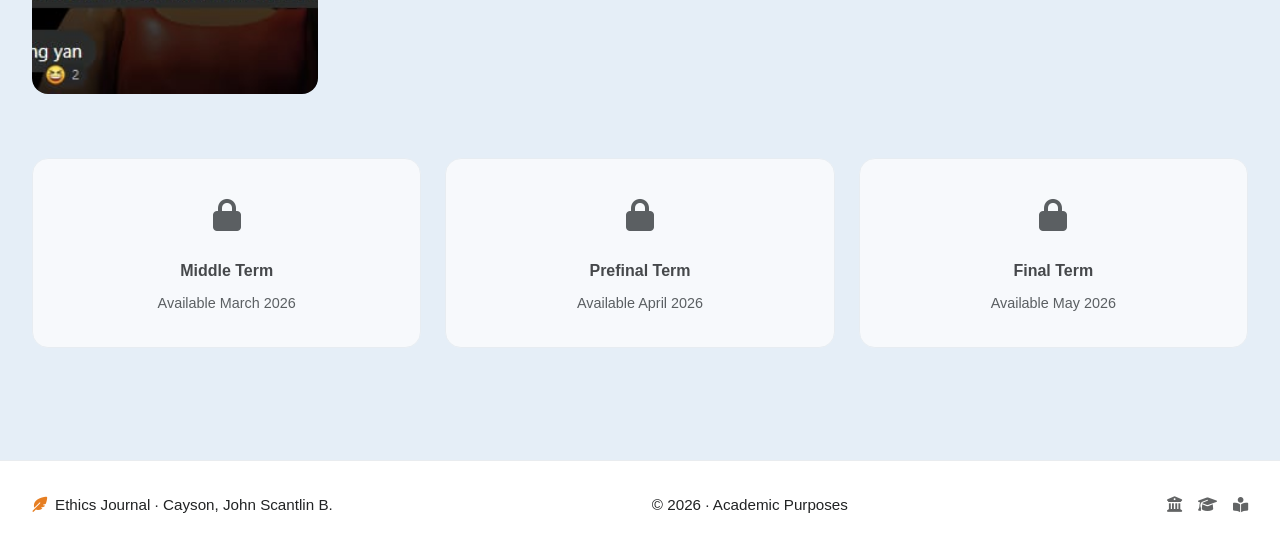
==== commit 1c83c7e8: "Update entry date from February 8 to February 9" ====
--- a/index.html
+++ b/index.html
@@ -88,7 +88,7 @@
             <div class="entry-header-card">
                 <div class="entry-meta">
                     <span class="entry-term">Prelim · Term 1</span>
-                    <span class="entry-date"><i class="far fa-calendar"></i> February 8, 2026</span>
+                    <span class="entry-date"><i class="far fa-calendar"></i> February 9, 2026</span>
                 </div>
                 <h2 class="entry-main-title">Everyday Justice: A Weight I Didn't Expect</h2>
                 <p class="entry-subtitle">Ma'am Delos Reyes said that justice isn't just for criminals—it lives in our hallways, our friendships, and our daily choices. But what happens when that kind of justice isn't fair? This is the story of a lesson that changed how I see the world, and the unexpected weight that came with it.</p>
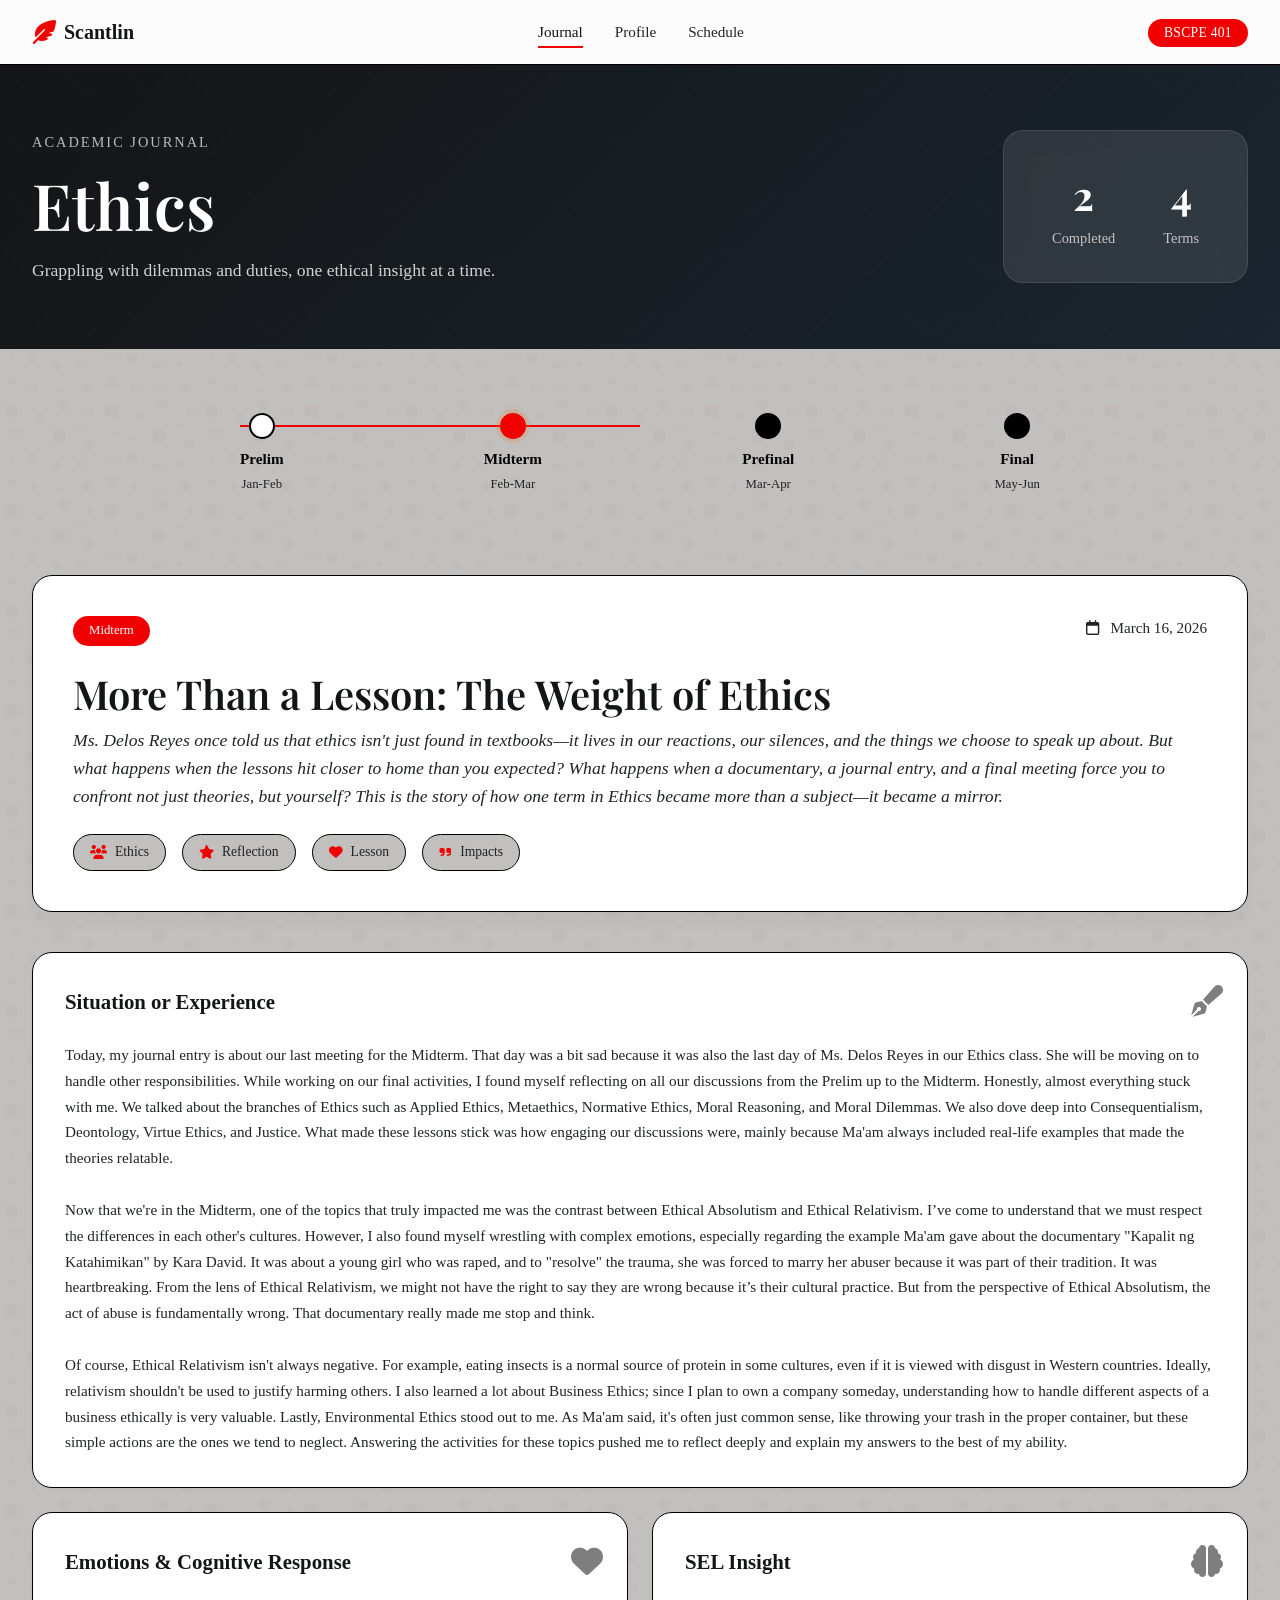
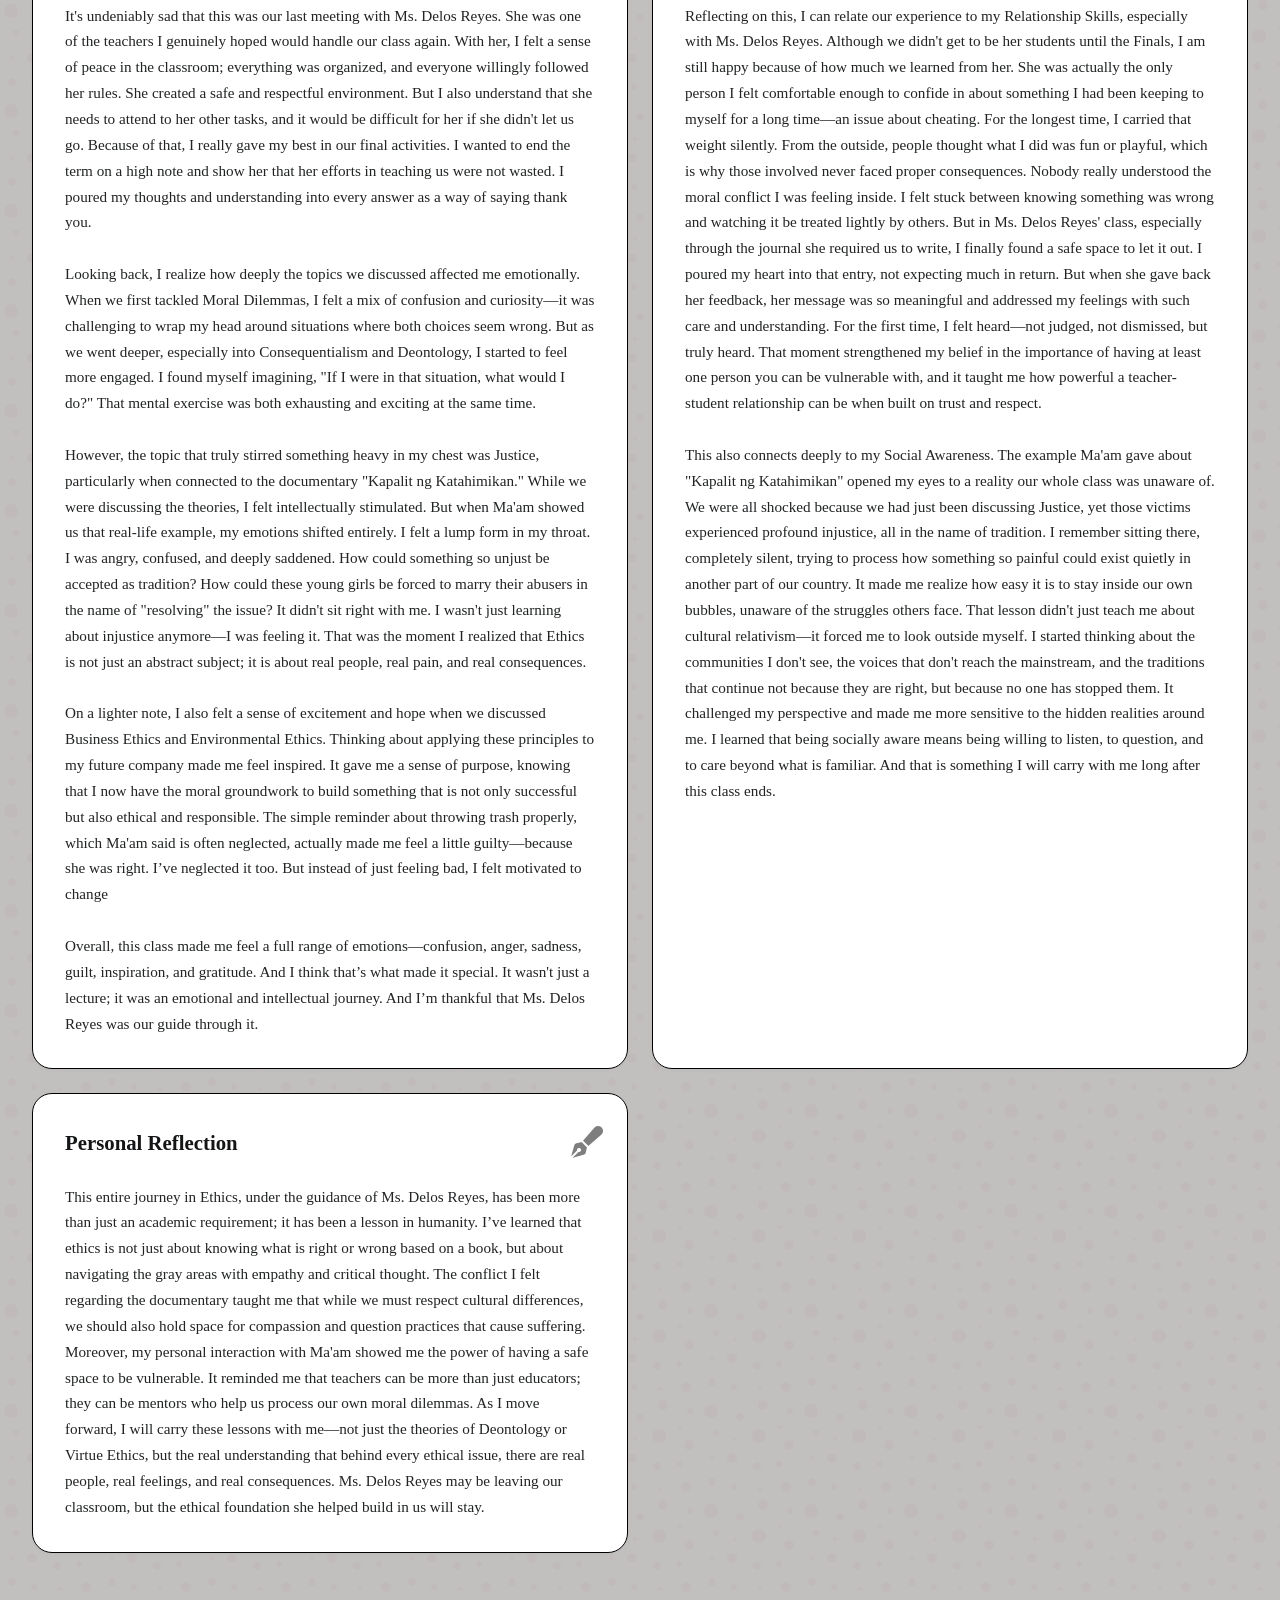
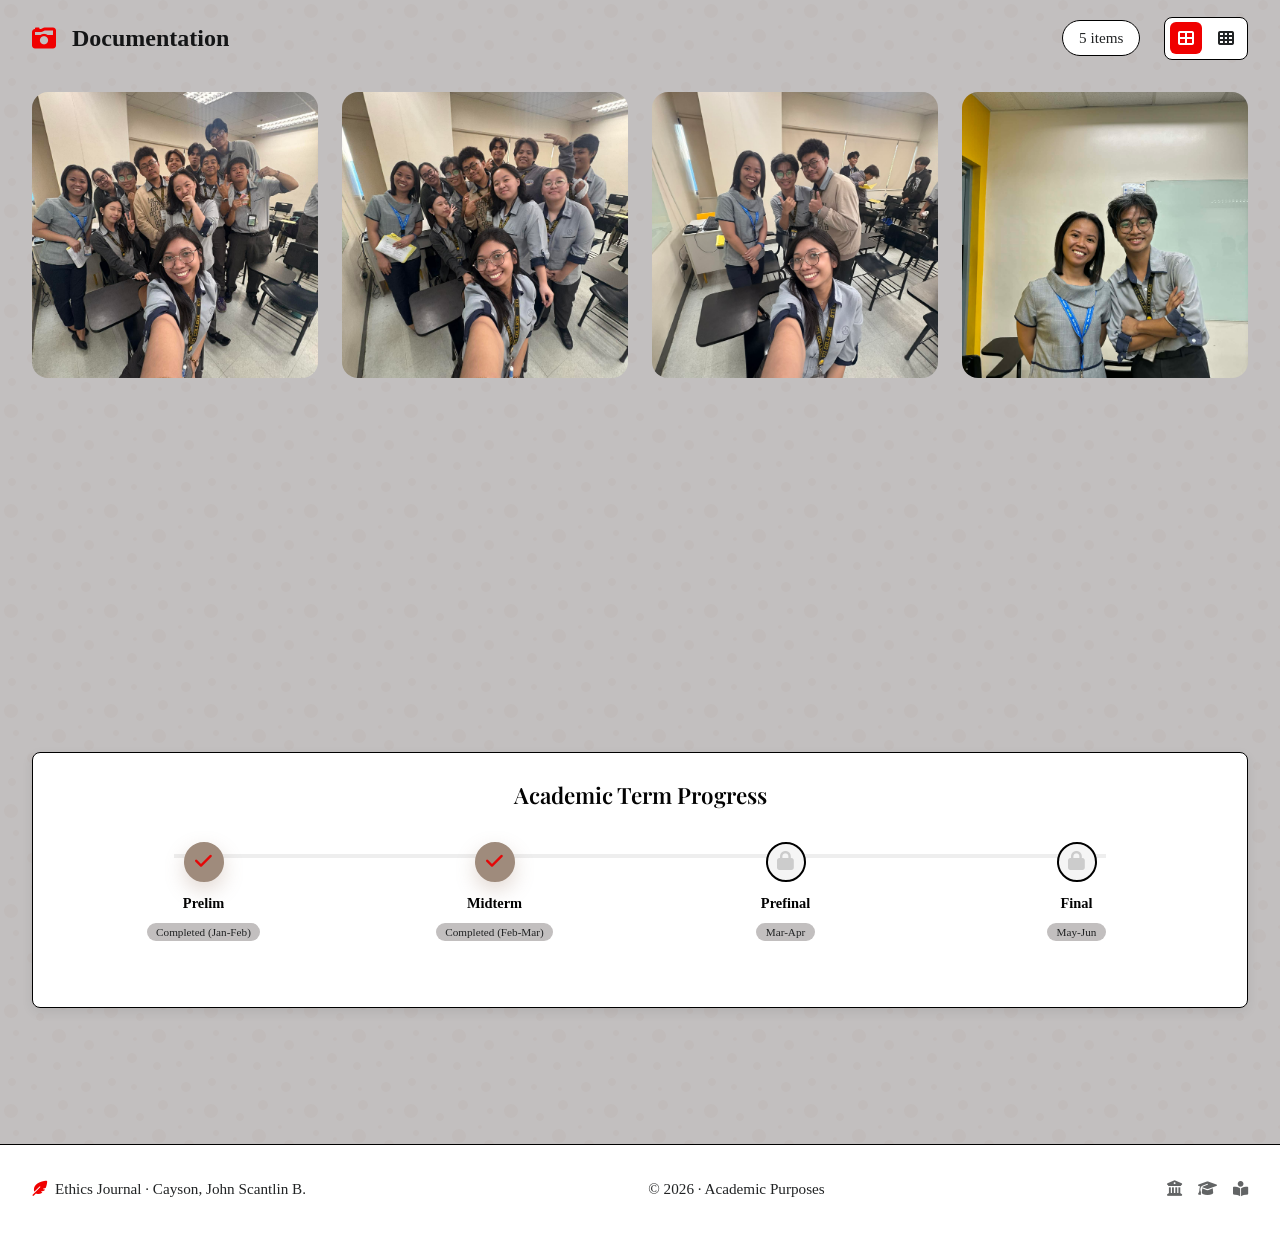
==== commit 1dda05c9: "Add files via upload" ====
--- a/index.html
+++ b/index.html
@@ -15,7 +15,7 @@
         <div class="nav-container">
             <div class="nav-logo">
                 <i class="fas fa-feather-alt"></i>
-                <span>Scant</span>
+                <span>Scantlin</span>
             </div>
             <div class="nav-links">
                 <a href="index.html" class="active">Journal</a>
@@ -23,7 +23,7 @@
                 <a href="schedule.html">Schedule</a>
             </div>
             <div class="nav-term">
-                <span class="term-badge prelim">Prelim '26</span>
+                <span class="term-badge prelim">BSCPE 401</span>
             </div>
         </div>
     </nav>
@@ -39,17 +39,13 @@
             </div>
             <div class="hero-stats">
                 <div class="stat-item">
-                    <span class="stat-number">1</span>
+                    <span class="stat-number">2</span>
                     <span class="stat-label">Completed</span>
                 </div>
                 <div class="stat-item">
                     <span class="stat-number">4</span>
                     <span class="stat-label">Terms</span>
                 </div>
-                <!-- <div class="stat-item">
-                    <span class="stat-number">4</span>
-                    <span class="stat-label">Entries</span>
-                </div> -->
             </div>
         </div>
     </section>
@@ -58,13 +54,13 @@
         <!-- Term Timeline -->
         <div class="timeline-nav">
             <div class="timeline-track">
-                <div class="timeline-progress" style="width: 25%"></div>
-                <div class="timeline-marker active" data-term="prelim">
+                <div class="timeline-progress" style="width: 50%"></div>
+                <div class="timeline-marker" data-term="prelim">
                     <div class="marker-dot"></div>
                     <span class="marker-label">Prelim</span>
                     <span class="marker-date">Jan-Feb</span>
                 </div>
-                <div class="timeline-marker locked" data-term="midterm">
+                <div class="timeline-marker active" data-term="midterm">
                     <div class="marker-dot"></div>
                     <span class="marker-label">Midterm</span>
                     <span class="marker-date">Feb-Mar</span>
@@ -83,12 +79,12 @@
         </div>
 
         <!-- Term Content Sections -->
-        <div class="term-section active" id="prelim-section">
+        <div class="term-section" id="prelim-section">
             <!-- Entry Header -->
             <div class="entry-header-card">
                 <div class="entry-meta">
-                    <span class="entry-term">Prelim · Term 1</span>
-                    <span class="entry-date"><i class="far fa-calendar"></i> February 9, 2026</span>
+                    <span class="entry-term">Prelim</span>
+                    <span class="entry-date"><i class="far fa-calendar"></i> February 8, 2026</span>
                 </div>
                 <h2 class="entry-main-title">Everyday Justice: A Weight I Didn't Expect</h2>
                 <p class="entry-subtitle">Ma'am Delos Reyes said that justice isn't just for criminals—it lives in our hallways, our friendships, and our daily choices. But what happens when that kind of justice isn't fair? This is the story of a lesson that changed how I see the world, and the unexpected weight that came with it.</p>
@@ -105,14 +101,14 @@
                 <!-- Main Reflection -->
                 <div class="grid-card main-reflection">
                     <div class="card-icon"><i class="fas fa-quote-right"></i></div>
-                    <h3>Situation & Experience</h3>
+                    <h3>Situation or Experience</h3>
                     <p>Lahat ng discussion namin sa Ethics, talagang may matutunan ka, sobrang ganda talaga kung paano ipaunawa samin ni ma'am yung lesson, from Introduction of Ethics up until Justice. I've realized how lucky I am to be able to attend Ma'am Delos Reyes's class every session. ayaw ko rin kase na mamissed ko yun. I am so happy for the first team nailabas ko yung lungkot ko about sa ginawa ko as representative na isumbong yung cheating, nailabas ko siya through activity about <i>key branches of Ethics (such as Normative, Metaethics and Applied)</i> under po nong Applied, sinabi ko yun, because I knew It is my job as representative to do that. But this journal wasn't focused on that. On February 8, after the discussion of <i>Moral Theories (Consequentialism, Deontology, Virtue Ethics)</i>, Ma'am introduced the new topic which is <i>'Justice'</i>. She asked us how we can define justice, and each of us gave a word associated with it. Ang unang pumasok sa isip ko ay "only rich people can afford" because that's how the reality works, kahit ayaw pa natin. Since my classmates gave a positive word, I also gave the word 'Rules'. But after we gave our words, Ma'am pointed out that justice is not only invoked when someone is killed, r*ped, or when actions lead to the destruction of someone—it should be present in our everyday lives. That's when it struck me. Kase ang nasa isip namin while giving the definition of Justice is always derive from that situation called crime. pero hindi pala, dapat lagi tayong meron nito, at hindi to yung tipo na dapat hinihingi lang natin lagi, dapat if tayo yung nakagawa ng mali, we should be the who gave justice don sa tao na yun. Imagine if lahat ng tao responsible and know justice very well, edi sana hindi tayo nagkakagulo ngayon. Ang sakit lang na itong discussion na to ay nagpabalik sakin don sa situation when I spoke up about the cheating issue, I knew I was being bullied by them—especially by those involved—and I never asked for justice. Kase akala ko inaask lang to kapag matindi yung nagawa.</p>
                 </div>
 
                 <!-- Emotional Response Card -->
                 <div class="grid-card emotion-card">
                     <div class="card-icon"><i class="fas fa-heart"></i></div>
-                    <h3>Emotional Response</h3>
+                    <h3>Emotions & Cognitive Response</h3>
                     <p>After that discussion, lahat ay bumalik sakin. Lahat nong sakit, inis, galit, Because I chose to stay silent despite sa mga simpleng banat nila. But I have to remain calm and just process everything, baka naguluhan lang ako or maybe mad kase nga hindi ko nakuha yung justice na need ko, yung issue na yun humupa, and those students involved never received any punishment.
 Andami ko kayang sinacrifice don, isa na yung trust nila sakin as representative, also yung bond na naubo nag fade away na, since nahati rin kami ng side, may ilan nagsabi na mabuti daw yung ginawa ko, kase nga daw naman sobra na, gumagamit ng cellphone while taking examination ay mali talaga, and then they are justifying those actions, na kaya daw nila nagawa yun kase gusto nilang mag survive, likee whatt?? paano naman yung ibang classmate namin na piniling mag aral at paghirapan yung scores nila, tsaka some of them are saying, tanggap nila na babagsak sila, I really want to help them, kaso wala ring time. Pero sila na nag cheat to survive?? sobrang unfair talaga non. Tapos ako pa ang nagmukhang masama sa iba, kase snitch daw ako HUHUHUHU pero kahit na ganon I will still stand on my core, lalo na at representative ako that time, applied ethics ko yun. kahit na ibalik ako sa ganoong situation, magsusumbong pa rin ako. Kaya naman namin mag tulungan e, nakikita nga rin po ni Collo yun e, pero wala e, ibang way yung pinupursue nila.
 </p>
@@ -219,34 +215,136 @@
                     </div>
                 </div>
             </div>
-
-            <!-- Locked Terms Preview -->
-            <div class="locked-terms">
-                <div class="locked-term-card">
-                    <div class="locked-icon"><i class="fas fa-lock"></i></div>
-                    <h4>Middle Term</h4>
-                    <p>Available March 2026</p>
-                </div>
-                <div class="locked-term-card">
-                    <div class="locked-icon"><i class="fas fa-lock"></i></div>
-                    <h4>Prefinal Term</h4>
-                    <p>Available April 2026</p>
-                </div>
-                <div class="locked-term-card">
-                    <div class="locked-icon"><i class="fas fa-lock"></i></div>
-                    <h4>Final Term</h4>
-                    <p>Available May 2026</p>
-                </div>
-            </div>
-        </div>
-
-        <!-- Other term sections (hidden by default) -->
-        <div class="term-section" id="midterm-section">
-            <div class="locked-full">
-                <i class="fas fa-lock"></i>
-                <h2>Midterm Journal</h2>
-                <p>This section will unlock at the start of midterm period</p>
-                <span class="unlock-date">Expected: March 2026</span>
+        </div>
+
+        <!-- Midterm Section (hidden by default) -->
+        <div class="term-section active" id="midterm-section">
+            <!-- Entry Header -->
+            <div class="entry-header-card">
+                <div class="entry-meta">
+                    <span class="entry-term">Midterm</span>
+                    <span class="entry-date"><i class="far fa-calendar"></i> March 16, 2026</span>
+                </div>
+                <h2 class="entry-main-title">More Than a Lesson: The Weight of Ethics</h2>
+                <p class="entry-subtitle">Ms. Delos Reyes once told us that ethics isn't just found in textbooks—it lives in our reactions, our silences, and the things we choose to speak up about. But what happens when the lessons hit closer to home than you expected? What happens when a documentary, a journal entry, and a final meeting force you to confront not just theories, but yourself? This is the story of how one term in Ethics became more than a subject—it became a mirror.</p>
+                <div class="entry-tags">
+                    <span class="tag"><i class="fas fa-users"></i> Ethics</span>
+                    <span class="tag"><i class="fas fa-star"></i> Reflection</span>
+                    <span class="tag"><i class="fas fa-heart"></i> Lesson</span>
+                    <span class="tag"><i class="fas fa-quote-right"></i> Impacts</span>
+                    
+                </div>
+            </div>
+            <!-- Add midterm content here -->
+            <div class="journal-grid">
+                <div class="grid-card main-reflection">
+                    <div class="card-icon"><i class="fas fa-pen-fancy"></i></div>
+                    <h3>Situation or Experience</h3>
+                    <p>Today, my journal entry is about our last meeting for the Midterm. That day was a bit sad because it was also the last day of Ms. Delos Reyes in our Ethics class. She will be moving on to handle other responsibilities. While working on our final activities, I found myself reflecting on all our discussions from the Prelim up to the Midterm. Honestly, almost everything stuck with me. We talked about the branches of Ethics such as Applied Ethics, Metaethics, Normative Ethics, Moral Reasoning, and Moral Dilemmas. We also dove deep into Consequentialism, Deontology, Virtue Ethics, and Justice. What made these lessons stick was how engaging our discussions were, mainly because Ma'am always included real-life examples that made the theories relatable. <br><br> Now that we're in the Midterm, one of the topics that truly impacted me was the contrast between Ethical Absolutism and Ethical Relativism. I’ve come to understand that we must respect the differences in each other's cultures. However, I also found myself wrestling with complex emotions, especially regarding the example Ma'am gave about the documentary "Kapalit ng Katahimikan" by Kara David. It was about a young girl who was raped, and to "resolve" the trauma, she was forced to marry her abuser because it was part of their tradition. It was heartbreaking. From the lens of Ethical Relativism, we might not have the right to say they are wrong because it’s their cultural practice. But from the perspective of Ethical Absolutism, the act of abuse is fundamentally wrong. That documentary really made me stop and think. <br> <br> Of course, Ethical Relativism isn't always negative. For example, eating insects is a normal source of protein in some cultures, even if it is viewed with disgust in Western countries. Ideally, relativism shouldn't be used to justify harming others. I also learned a lot about Business Ethics; since I plan to own a company someday, understanding how to handle different aspects of a business ethically is very valuable. Lastly, Environmental Ethics stood out to me. As Ma'am said, it's often just common sense, like throwing your trash in the proper container, but these simple actions are the ones we tend to neglect. Answering the activities for these topics pushed me to reflect deeply and explain my answers to the best of my ability. </p>
+                </div>
+                <!-- Emotional Response Card -->
+                <div class="grid-card emotion-card">
+                    <div class="card-icon"><i class="fas fa-heart"></i></div>
+                    <h3>Emotions & Cognitive Response</h3>
+                    <p>It's undeniably sad that this was our last meeting with Ms. Delos Reyes. She was one of the teachers I genuinely hoped would handle our class again. With her, I felt a sense of peace in the classroom; everything was organized, and everyone willingly followed her rules. She created a safe and respectful environment. But I also understand that she needs to attend to her other tasks, and it would be difficult for her if she didn't let us go. Because of that, I really gave my best in our final activities. I wanted to end the term on a high note and show her that her efforts in teaching us were not wasted. I poured my thoughts and understanding into every answer as a way of saying thank you. <br><br> Looking back, I realize how deeply the topics we discussed affected me emotionally. When we first tackled Moral Dilemmas, I felt a mix of confusion and curiosity—it was challenging to wrap my head around situations where both choices seem wrong. But as we went deeper, especially into Consequentialism and Deontology, I started to feel more engaged. I found myself imagining, "If I were in that situation, what would I do?" That mental exercise was both exhausting and exciting at the same time. <Br><br> However, the topic that truly stirred something heavy in my chest was Justice, particularly when connected to the documentary "Kapalit ng Katahimikan." While we were discussing the theories, I felt intellectually stimulated. But when Ma'am showed us that real-life example, my emotions shifted entirely. I felt a lump form in my throat. I was angry, confused, and deeply saddened. How could something so unjust be accepted as tradition? How could these young girls be forced to marry their abusers in the name of "resolving" the issue? It didn't sit right with me. I wasn't just learning about injustice anymore—I was feeling it. That was the moment I realized that Ethics is not just an abstract subject; it is about real people, real pain, and real consequences. <Br><Br> On a lighter note, I also felt a sense of excitement and hope when we discussed Business Ethics and Environmental Ethics. Thinking about applying these principles to my future company made me feel inspired. It gave me a sense of purpose, knowing that I now have the moral groundwork to build something that is not only successful but also ethical and responsible. The simple reminder about throwing trash properly, which Ma'am said is often neglected, actually made me feel a little guilty—because she was right. I’ve neglected it too. But instead of just feeling bad, I felt motivated to change <br><br> Overall, this class made me feel a full range of emotions—confusion, anger, sadness, guilt, inspiration, and gratitude. And I think that’s what made it special. It wasn't just a lecture; it was an emotional and intellectual journey. And I’m thankful that Ms. Delos Reyes was our guide through it.</p>
+                </div>
+
+                <!-- SEL Insight Card -->
+                <div class="grid-card insight-card">
+                    <div class="card-icon"><i class="fas fa-brain"></i></div>
+                    <h3>SEL Insight</h3>
+                    <p>Reflecting on this, I can relate our experience to my Relationship Skills, especially with Ms. Delos Reyes. Although we didn't get to be her students until the Finals, I am still happy because of how much we learned from her. She was actually the only person I felt comfortable enough to confide in about something I had been keeping to myself for a long time—an issue about cheating. For the longest time, I carried that weight silently. From the outside, people thought what I did was fun or playful, which is why those involved never faced proper consequences. Nobody really understood the moral conflict I was feeling inside. I felt stuck between knowing something was wrong and watching it be treated lightly by others. But in Ms. Delos Reyes' class, especially through the journal she required us to write, I finally found a safe space to let it out. I poured my heart into that entry, not expecting much in return. But when she gave back her feedback, her message was so meaningful and addressed my feelings with such care and understanding. For the first time, I felt heard—not judged, not dismissed, but truly heard. That moment strengthened my belief in the importance of having at least one person you can be vulnerable with, and it taught me how powerful a teacher-student relationship can be when built on trust and respect. <br><br> This also connects deeply to my Social Awareness. The example Ma'am gave about "Kapalit ng Katahimikan" opened my eyes to a reality our whole class was unaware of. We were all shocked because we had just been discussing Justice, yet those victims experienced profound injustice, all in the name of tradition. I remember sitting there, completely silent, trying to process how something so painful could exist quietly in another part of our country. It made me realize how easy it is to stay inside our own bubbles, unaware of the struggles others face. That lesson didn't just teach me about cultural relativism—it forced me to look outside myself. I started thinking about the communities I don't see, the voices that don't reach the mainstream, and the traditions that continue not because they are right, but because no one has stopped them. It challenged my perspective and made me more sensitive to the hidden realities around me. I learned that being socially aware means being willing to listen, to question, and to care beyond what is familiar. And that is something I will carry with me long after this class ends.</p>
+                </div>
+
+                <!-- Personal Reflection Card -->
+                <div class="grid-card reflection-card">
+                    <div class="card-icon"><i class="fas fa-pen-fancy"></i></div>
+                    <h3>Personal Reflection</h3>
+                    <p>This entire journey in Ethics, under the guidance of Ms. Delos Reyes, has been more than just an academic requirement; it has been a lesson in humanity. I’ve learned that ethics is not just about knowing what is right or wrong based on a book, but about navigating the gray areas with empathy and critical thought. The conflict I felt regarding the documentary taught me that while we must respect cultural differences, we should also hold space for compassion and question practices that cause suffering. Moreover, my personal interaction with Ma'am showed me the power of having a safe space to be vulnerable. It reminded me that teachers can be more than just educators; they can be mentors who help us process our own moral dilemmas. As I move forward, I will carry these lessons with me—not just the theories of Deontology or Virtue Ethics, but the real understanding that behind every ethical issue, there are real people, real feelings, and real consequences. Ms. Delos Reyes may be leaving our classroom, but the ethical foundation she helped build in us will stay.</p>
+                </div>
+            </div>
+            <div class="gallery-section">
+                <div class="gallery-header">
+                    <h3><i class="fas fa-camera-retro"></i>Documentation</h3>
+                    <div class="gallery-controls">
+                        <span class="gallery-count">5 items</span>
+                        <div class="gallery-view">
+                            <i class="fas fa-th-large active"></i>
+                            <i class="fas fa-th"></i>
+                        </div>
+                    </div>
+                </div>
+
+                <div class="masonry-gallery" id="masonryGallery">
+                    <div class="gallery-item" data-id="6">
+                        <div class="gallery-item-inner">
+                            <img src="Mid1-1.jpg" alt="Aftermath" loading="lazy" onerror="this.src='https://images.unsplash.com/photo-1544947950-fa07a98d237f?w=800'">
+                            <div class="gallery-overlay">
+                                <div class="overlay-content">
+                                    <span class="gallery-tag">BSCPE401</span>
+                                    <h4>Last Picture with Ms</h4>
+                                    <p>Not the complete set, but complete with gratitude. Last photo with the one who taught us justice, ethics, and about ourselves. Thank you, Ms. Delos Reyes.</p>
+                                    <span class="gallery-expand"><i class="fas fa-expand-alt"></i> View</span>
+                                </div>
+                            </div>
+                        </div>
+                    </div>
+
+                    <div class="gallery-item" data-id="7">
+                        <div class="gallery-item-inner">
+                            <img src="Mid1-2.jpg" alt="Result" loading="lazy" onerror="this.src='https://images.unsplash.com/photo-1496442226666-8d4d0e62e6e9?w=800'">
+                            <div class="gallery-overlay">
+                                <div class="overlay-content">
+                                    <span class="gallery-tag">BSCPE401</span>
+                                    <h4>Additional with Ms</h4>
+                                    <p>Second photo, same feeling: a mix of sadness and thankfulness. We may not have had a full class photo, but we had a full heart of lessons.</p>
+                                    <span class="gallery-expand"><i class="fas fa-expand-alt"></i> View</span>
+                                </div>
+                            </div>
+                        </div>
+                    </div>
+
+                    <div class="gallery-item" data-id="8">
+                        <div class="gallery-item-inner">
+                            <img src="Mid1-3.jpeg" alt="Cinderella" loading="lazy" onerror="this.src='https://images.unsplash.com/photo-1456513080510-7bf3a84b82f8?w=800'">
+                            <div class="gallery-overlay">
+                                <div class="overlay-content">
+                                    <span class="gallery-tag">Grateful</span>
+                                    <h4>Selfie with Ms</h4>
+                                    <p>Hindi pwedeng matapos ang discussion ng walang picture kay ma'am</p>
+                                    <span class="gallery-expand"><i class="fas fa-expand-alt"></i> View</span>
+                                </div>
+                            </div>
+                        </div>
+                    </div>
+
+                    <div class="gallery-item" data-id="9">
+                        <div class="gallery-item-inner">
+                            <img src="Mid1-4.jpeg" alt="Planning" loading="lazy" onerror="this.src='https://images.unsplash.com/photo-1455390582262-044cdead277a?w=800'">
+                            <div class="gallery-overlay">
+                                <div class="overlay-content">
+                                    <span class="gallery-tag">Love</span>
+                                    <h4>Me and Ms. Delos Reyes</h4>
+                                    <p>Thank you so much po Ma'am mag mula Art App up until now❤️</p>
+                                    <span class="gallery-expand"><i class="fas fa-expand-alt"></i> View</span>
+                                </div>
+                            </div>
+                        </div>
+                    </div>
+                     <div class="gallery-item" data-id="10">
+                        <div class="gallery-item-inner">
+                            <img src="Mid1-5.png" alt="Planning" loading="lazy" onerror="this.src='https://images.unsplash.com/photo-1455390582262-044cdead277a?w=800'">
+                            <div class="gallery-overlay">
+                                <div class="overlay-content">
+                                    <span class="gallery-tag">Congratulations</span>
+                                    <h4>Ms. Delos Reyes</h4>
+                                    <p>Congratsss po Ma'am and Goodluck for your new Journey</p>
+                                    <span class="gallery-expand"><i class="fas fa-expand-alt"></i> View</span>
+                                </div>
+                            </div>
+                        </div>
+                    </div>
+                </div>
             </div>
         </div>
 
@@ -267,6 +365,59 @@
                 <span class="unlock-date">Expected: May 2026</span>
             </div>
         </div>
+
+        <!-- Academic Progress (moved inside main-container) -->
+        <!-- Academic Progress -->
+<div class="academic-progress">
+    <div class="progress-container">
+        <h2 class="progress-title">Academic Term Progress</h2>
+        <div class="progress-stages">
+            <div class="progress-stage" data-term="prelim">
+                <div class="stage-icon completed">
+                    <i class="fas fa-check"></i>
+                </div>
+                <div class="stage-info">
+                    <div class="stage-name">Prelim</div>
+                    <span class="stage-date">Completed</span>
+                </div>
+            </div>
+            <div class="progress-stage" data-term="midterm">
+                <div class="stage-icon active">
+                    <i class="fas fa-check"></i>
+                </div>
+                <div class="stage-info">
+                    <div class="stage-name">Midterm</div>
+                    <span class="stage-date">Completed</span>
+                </div>
+            </div>
+            <div class="progress-stage" data-term="prefinal">
+                <div class="stage-icon locked">
+                    <i class="fas fa-lock"></i>
+                </div>
+                <div class="stage-info">
+                    <div class="stage-name">Prefinal</div>
+                    <span class="stage-date">Mar-Apr</span>
+                </div>
+            </div>
+            <div class="progress-stage" data-term="final">
+                <div class="stage-icon locked">
+                    <i class="fas fa-lock"></i>
+                </div>
+                <div class="stage-info">
+                    <div class="stage-name">Final</div>
+                    <span class="stage-date">May-Jun</span>
+                </div>
+            </div>
+        </div>
+
+        <!-- Next Milestone -->
+        <!-- <div class="next-milestone">
+            <i class="fas fa-flag-checkered"></i>
+            <span>Next: Prefinal Term</span>
+            <span class="milestone-date">Mar 2026</span>
+        </div> -->
+    </div>
+</div>
     </main>
 
     <!-- Footer -->
@@ -300,4 +451,4 @@
 
     <script src="script.js"></script>
 </body>
-</html>
+</html>
--- a/styles.css
+++ b/styles.css
@@ -1,13 +1,13 @@
 :root {
-    --primary: #2C3E50;
+    --primary: #141516;
     --primary-dark: #1A252F;
-    --accent: #E67E22;
+    --accent: #f00000;
     --accent-light: #F39C12;
     --text: #030303;
     --text-light: #212324;
-    --background: #e5eef7;
+    --background: #c2bfbf;
     --white: #FFFFFF;
-    --border: #E9ECEF;
+    --border: #000000;
     --success: #27AE60;
     --warning: #F39C12;
     --danger: #E74C3C;
@@ -15,13 +15,14 @@
     --shadow-md: 0 4px 6px rgba(0,0,0,0.05);
     --shadow-lg: 0 10px 15px rgba(0,0,0,0.03);
     --shadow-hover: 0 20px 25px -5px rgba(0,0,0,0.05), 0 10px 10px -5px rgba(0,0,0,0.02);
-    --transition: all 0.3s cubic-bezier(0.25, 0.46, 0.45, 0.94);
+    --transition: all 0.4s cubic-bezier(0.25, 0.46, 0.45, 0.94);
 }
 
 * {
     margin: 0;
     padding: 0;
     box-sizing: border-box;
+    font-family: Georgia, 'Times New Roman', Times, serif;
 }
 
 body {
@@ -30,6 +31,282 @@
     color: var(--text);
     line-height: 1.6;
     -webkit-font-smoothing: antialiased;
+    background-image: url("data:image/svg+xml,%3Csvg width='100' height='100' viewBox='0 0 100 100' xmlns='http://www.w3.org/2000/svg'%3E%3Cpath d='M11 18c3.866 0 7-3.134 7-7s-3.134-7-7-7-7 3.134-7 7 3.134 7 7 7zm48 25c3.866 0 7-3.134 7-7s-3.134-7-7-7-7 3.134-7 7 3.134 7 7 7zm-43-7c1.657 0 3-1.343 3-3s-1.343-3-3-3-3 1.343-3 3 1.343 3 3 3zm63 31c1.657 0 3-1.343 3-3s-1.343-3-3-3-3 1.343-3 3 1.343 3 3 3zM34 90c1.657 0 3-1.343 3-3s-1.343-3-3-3-3 1.343-3 3 1.343 3 3 3zm56-76c1.657 0 3-1.343 3-3s-1.343-3-3-3-3 1.343-3 3 1.343 3 3 3zM12 86c2.21 0 4-1.79 4-4s-1.79-4-4-4-4 1.79-4 4 1.79 4 4 4zm28-65c2.21 0 4-1.79 4-4s-1.79-4-4-4-4 1.79-4 4 1.79 4 4 4zm23-11c2.76 0 5-2.24 5-5s-2.24-5-5-5-5 2.24-5 5 2.24 5 5 5zm-6 60c2.21 0 4-1.79 4-4s-1.79-4-4-4-4 1.79-4 4 1.79 4 4 4zm29 22c2.76 0 5-2.24 5-5s-2.24-5-5-5-5 2.24-5 5 2.24 5 5 5zM32 63c2.76 0 5-2.24 5-5s-2.24-5-5-5-5 2.24-5 5 2.24 5 5 5zm57-13c2.76 0 5-2.24 5-5s-2.24-5-5-5-5 2.24-5 5 2.24 5 5 5zm-9-21c1.105 0 2-.895 2-2s-.895-2-2-2-2 .895-2 2 .895 2 2 2zM60 91c1.105 0 2-.895 2-2s-.895-2-2-2-2 .895-2 2 .895 2 2 2zM35 41c1.105 0 2-.895 2-2s-.895-2-2-2-2 .895-2 2 .895 2 2 2zM12 60c1.105 0 2-.895 2-2s-.895-2-2-2-2 .895-2 2 .895 2 2 2z' fill='%238b4513' fill-opacity='0.03' fill-rule='evenodd'/%3E%3C/svg%3E");
+}
+
+.stage-icon.completed {
+    background: var(--success);
+    border-color: var(--success);
+    color: rgb(247, 3, 3);
+    box-shadow: 0 8px 20px rgba(159, 126, 107, 0.3);
+}
+
+.stage-icon.completed i {
+    color: rgb(228, 7, 7);
+}
+
+/* Simple Academic Progress */
+.academic-progress {
+    margin: 3rem 0 1.5rem;
+}
+
+.progress-container {
+    background: var(--white);
+    border-radius: 20px;
+    padding: 1.8rem;
+    box-shadow: var(--shadow-md);
+    border: 1px solid var(--border);
+}
+
+.progress-title {
+    font-family: 'Playfair Display', serif;
+    font-size: 1.5rem;
+    font-weight: 600;
+    color: var(--primary);
+    margin-bottom: 1.8rem;
+    text-align: center;
+}
+
+/* Progress Stages */
+.progress-stages {
+    display: flex;
+    justify-content: space-between;
+    position: relative;
+    margin-bottom: 2rem;
+    padding: 0.5rem 0;
+}
+
+.progress-stages::before {
+    content: '';
+    position: absolute;
+    top: 20px;
+    left: 10%;
+    right: 10%;
+    height: 2px;
+    background: var(--border);
+    z-index: 1;
+}
+
+.progress-stage {
+    display: flex;
+    flex-direction: column;
+    align-items: center;
+    position: relative;
+    z-index: 2;
+    flex: 1;
+}
+
+/* Stage Icons */
+.stage-icon {
+    width: 40px;
+    height: 40px;
+    border-radius: 50%;
+    background: var(--white);
+    border: 2px solid var(--border);
+    display: flex;
+    align-items: center;
+    justify-content: center;
+    margin-bottom: 0.5rem;
+    color: var(--text-light);
+    font-size: 1rem;
+    transition: all 0.2s ease;
+}
+
+.stage-icon.completed {
+    background: #9f8b7c;
+    border-color: #9f8b7c;
+    color: rgb(0, 0, 0);
+}
+
+.stage-icon.active {
+    background: var(--accent);
+    border-color: var(--accent);
+    color: rgb(0, 0, 0);
+}
+
+.stage-icon.locked {
+    background: var(--background);
+    border-color: var(--border);
+    color: #cc4e06;
+}
+
+.stage-name {
+    font-weight: 500;
+    font-size: 0.9rem;
+    color: var(--text);
+    margin-bottom: 0.2rem;
+}
+
+.stage-date {
+    font-size: 0.7rem;
+    color: var(--text-light);
+    background: var(--background);
+    padding: 0.2rem 0.6rem;
+    border-radius: 100px;
+}
+
+/* Simple Progress Summary */
+.progress-summary {
+    margin-top: 1.5rem;
+    padding-top: 1.5rem;
+    border-top: 1px solid var(--border);
+    display: flex;
+    justify-content: space-between;
+    align-items: center;
+    flex-wrap: wrap;
+    gap: 1rem;
+}
+
+.summary-stats {
+    display: flex;
+    gap: 1.5rem;
+}
+
+.summary-stat {
+    display: flex;
+    flex-direction: column;
+    align-items: center;
+}
+
+.stat-value {
+    font-size: 1.4rem;
+    font-weight: 600;
+    color: var(--primary);
+    line-height: 1.2;
+}
+
+.stat-label {
+    font-size: 0.75rem;
+    color: var(--text-light);
+}
+
+/* Simple Progress Bar */
+.progress-bar-container {
+    flex: 1;
+    min-width: 200px;
+}
+
+.progress-bar-wrapper {
+    height: 6px;
+    background: var(--background);
+    border-radius: 100px;
+    overflow: hidden;
+    margin-bottom: 0.3rem;
+}
+
+.progress-bar-fill {
+    height: 100%;
+    background: var(--accent);
+    border-radius: 100px;
+    width: 50%;
+    transition: width 0.3s ease;
+}
+
+.progress-percentage {
+    display: flex;
+    justify-content: space-between;
+    font-size: 0.75rem;
+    color: var(--text-light);
+}
+
+.percentage-value {
+    font-weight: 600;
+    color: var(--accent);
+}
+
+/* Simple Next Milestone */
+.next-milestone {
+    background: var(--background);
+    border-radius: 100px;
+    padding: 0.5rem 1.2rem;
+    display: inline-flex;
+    align-items: center;
+    gap: 0.5rem;
+    border: 1px solid var(--border);
+    margin-top: 1rem;
+    font-size: 0.85rem;
+}
+
+.next-milestone i {
+    color: var(--accent);
+    font-size: 0.9rem;
+}
+
+.milestone-date {
+    background: var(--white);
+    padding: 0.2rem 0.8rem;
+    border-radius: 100px;
+    font-size: 0.7rem;
+    color: var(--accent);
+    font-weight: 500;
+}
+
+/* Responsive */
+@media (max-width: 768px) {
+    .progress-stages {
+        flex-direction: column;
+        gap: 1rem;
+        padding-left: 1.5rem;
+    }
+    
+    .progress-stages::before {
+        left: 20px;
+        right: auto;
+        top: 10px;
+        bottom: 10px;
+        width: 2px;
+        height: auto;
+    }
+    
+    .progress-stage {
+        flex-direction: row;
+        gap: 1rem;
+        width: 100%;
+    }
+    
+    .stage-icon {
+        margin-bottom: 0;
+        width: 35px;
+        height: 35px;
+        font-size: 0.9rem;
+    }
+    
+    .stage-info {
+        text-align: left;
+    }
+    
+    .progress-summary {
+        flex-direction: column;
+        align-items: stretch;
+    }
+    
+    .summary-stats {
+        justify-content: center;
+    }
+}
+
+@media (max-width: 480px) {
+    .progress-container {
+        padding: 1.2rem;
+    }
+    
+    .progress-title {
+        font-size: 1.3rem;
+    }
+    
+    .summary-stats {
+        gap: 1rem;
+    }
+    
+    .stat-value {
+        font-size: 1.2rem;
+    }
+    
+    .next-milestone {
+        width: 100%;
+        justify-content: center;
+        flex-wrap: wrap;
+    }
 }
 
 /* Navigation */
@@ -751,6 +1028,86 @@
     opacity: 0.8;
 } */
 
+/* Academic Progress */
+.academic-progress {
+    margin-top: 40px;
+}
+
+.progress-container {
+    background-color: white;
+    border-radius: 8px;
+    padding: 25px;
+    box-shadow: 0 4px 12px rgba(0, 0, 0, 0.08);
+}
+
+.progress-title {
+    font-size: 1.4rem;
+    color: var(--prelim-color);
+    margin-bottom: 20px;
+    text-align: center;
+}
+
+.progress-stages {
+    display: flex;
+    justify-content: space-between;
+    position: relative;
+    margin-bottom: 30px;
+}
+
+.progress-stages::before {
+    content: '';
+    position: absolute;
+    top: 20px;
+    left: 10%;
+    right: 10%;
+    height: 4px;
+    background-color: #eee;
+    z-index: 1;
+}
+
+.progress-stage {
+    display: flex;
+    flex-direction: column;
+    align-items: center;
+    position: relative;
+    z-index: 2;
+    flex: 1;
+}
+
+.stage-icon {
+    width: 40px;
+    height: 40px;
+    border-radius: 50%;
+    background-color: #eee;
+    display: flex;
+    align-items: center;
+    justify-content: center;
+    margin-bottom: 10px;
+    color: #e40808;
+    font-size: 1.2rem;
+}
+
+.stage-icon.active {
+    background-color: var(--prelim-color);
+    color: rgb(241, 3, 3);
+}
+
+.stage-icon.locked {
+    background-color: #f5f5f5;
+    color: #ccc;
+}
+
+.stage-name {
+    font-size: 0.9rem;
+    font-weight: bold;
+    text-align: center;
+}
+
+.stage-name.active {
+    color: var(--prelim-color);
+}
+
+
 /* Responsive */
 @media (max-width: 1024px) {
     .hero-title {
@@ -800,6 +1157,37 @@
     }
 }
 
+@media (max-width: 600px) {
+    .term-tab {
+        flex: 1 0 100%;
+    }
+    
+    .entry-header {
+        flex-direction: column;
+        align-items: flex-start;
+        gap: 10px;
+    }
+    
+    .book-meta {
+        flex-direction: column;
+        gap: 5px;
+    }
+    
+    .progress-stages {
+        flex-direction: column;
+        align-items: center;
+        gap: 30px;
+    }
+    
+    .progress-stages::before {
+        display: none;
+    }
+    
+    .images-container {
+        grid-template-columns: 1fr;
+    }
+}
+
 @media (max-width: 480px) {
     .hero-title {
         font-size: 2.5rem;
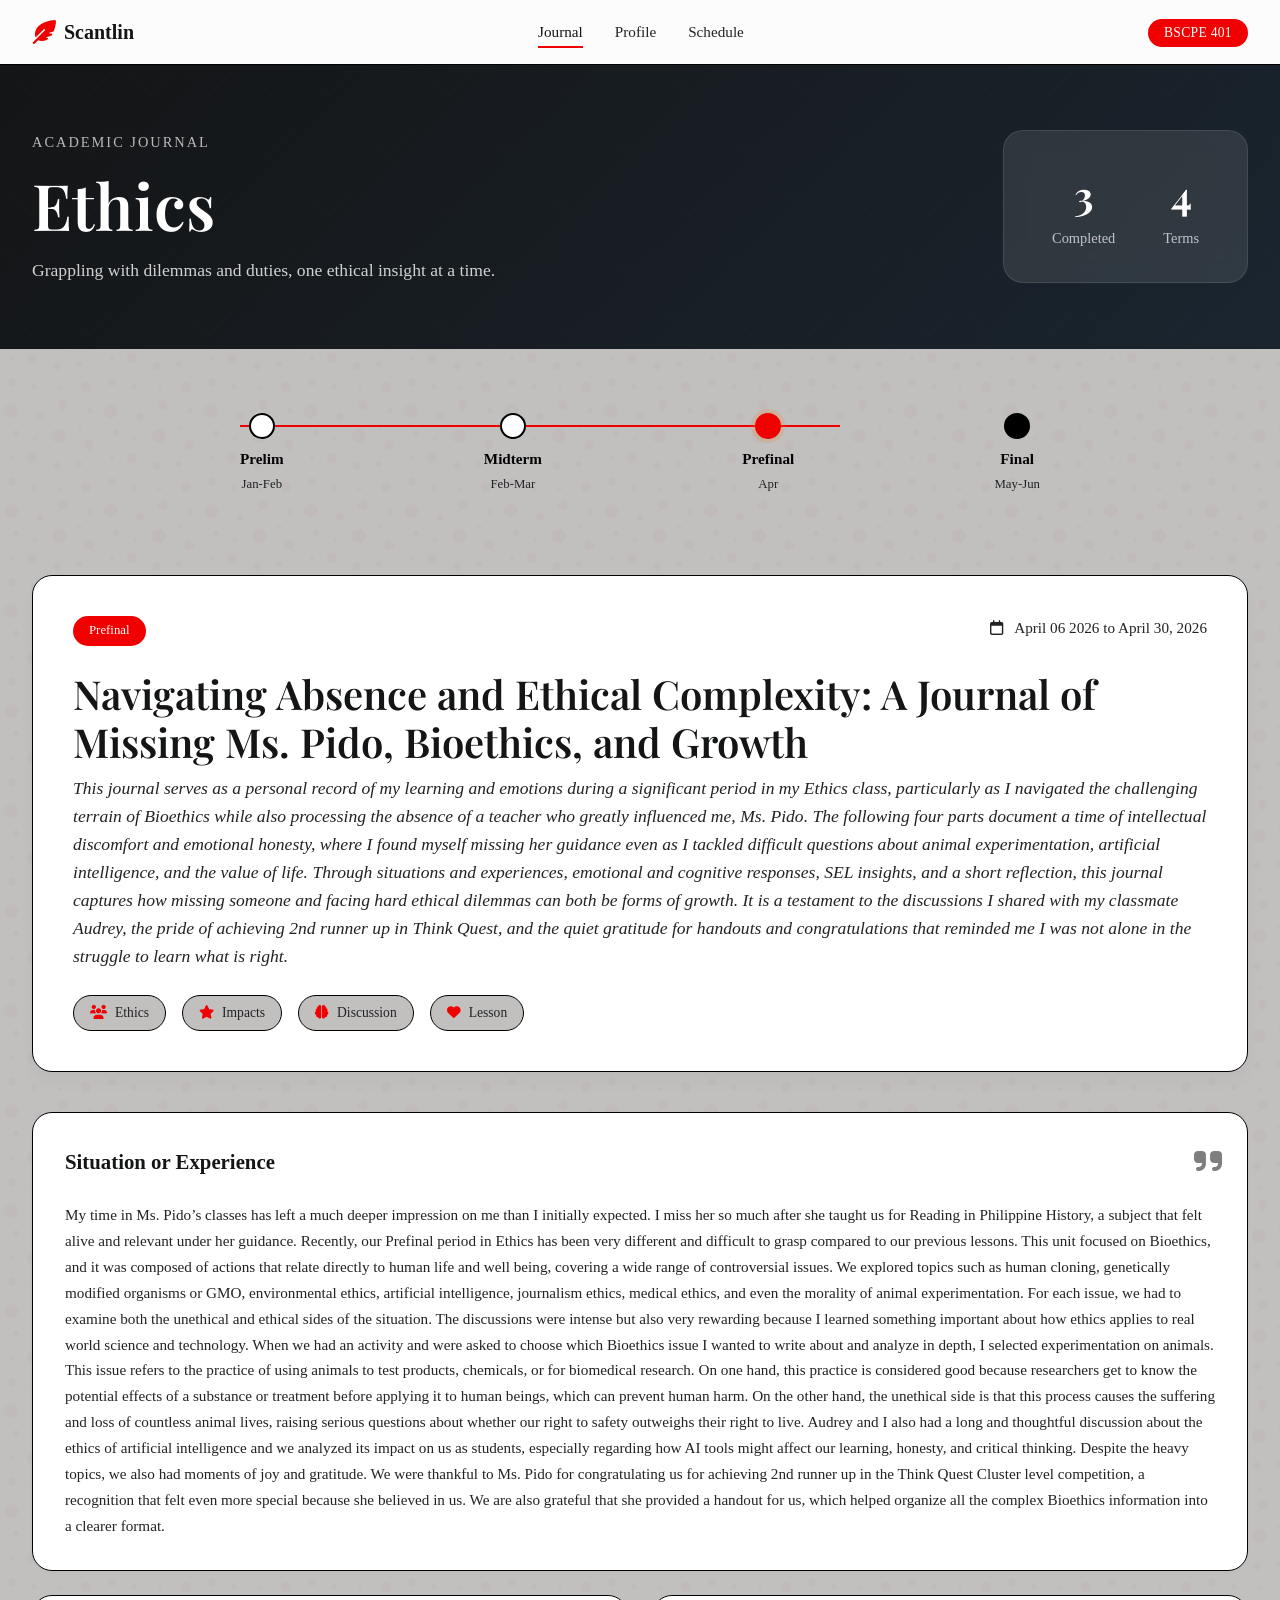
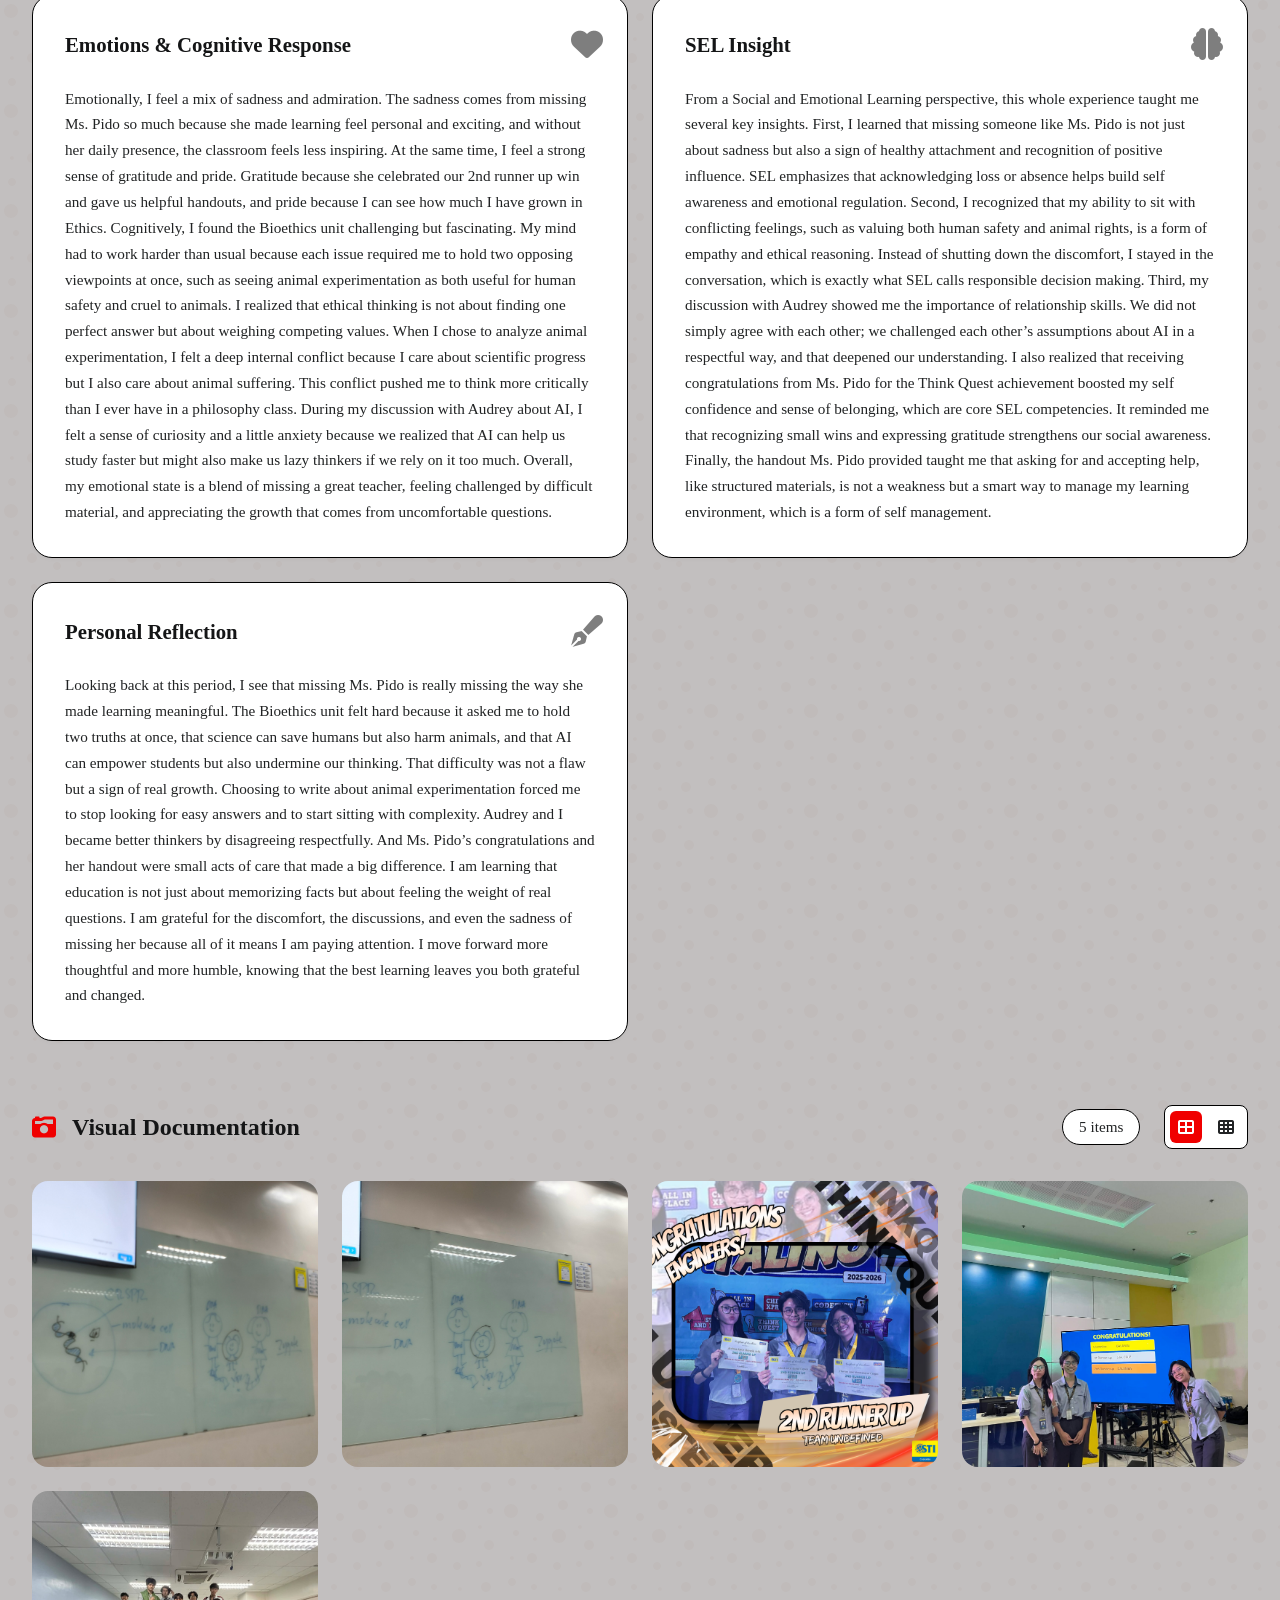
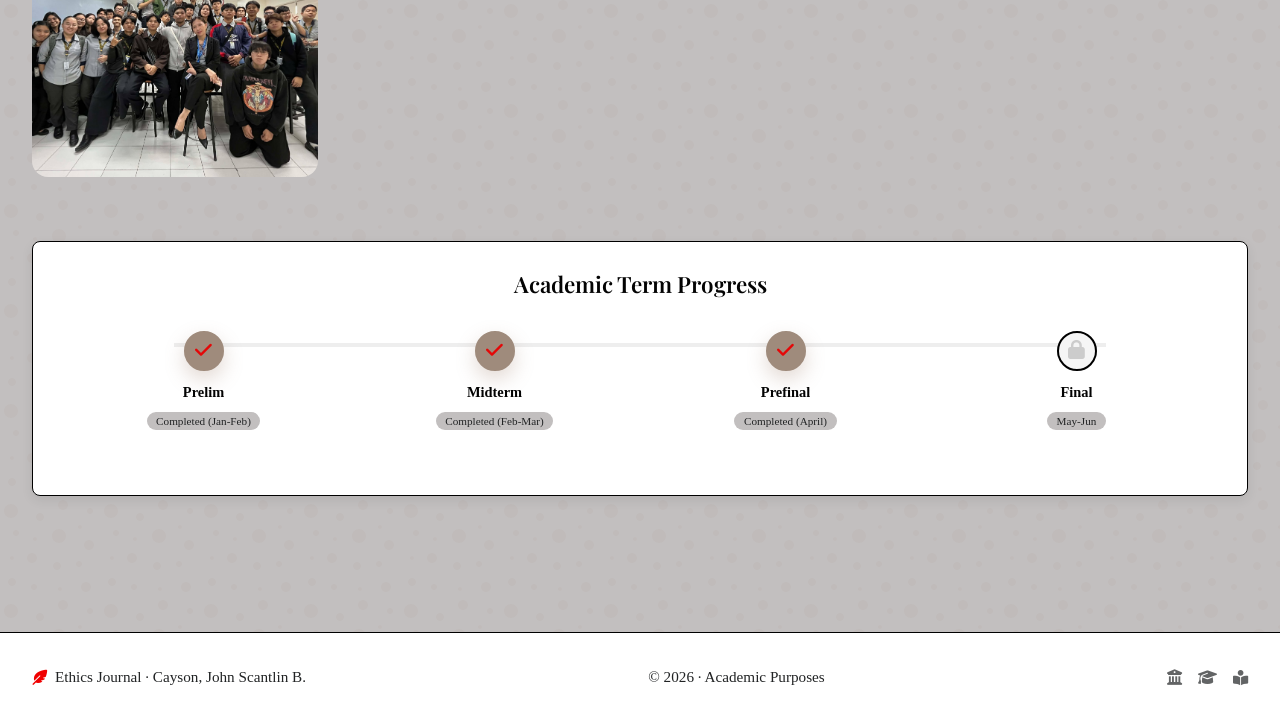
==== commit 64e12e60: "Add files via upload" ====
--- a/index.html
+++ b/index.html
@@ -39,7 +39,7 @@
             </div>
             <div class="hero-stats">
                 <div class="stat-item">
-                    <span class="stat-number">2</span>
+                    <span class="stat-number">3</span>
                     <span class="stat-label">Completed</span>
                 </div>
                 <div class="stat-item">
@@ -65,10 +65,10 @@
                     <span class="marker-label">Midterm</span>
                     <span class="marker-date">Feb-Mar</span>
                 </div>
-                <div class="timeline-marker locked" data-term="prefinal">
+                <div class="timeline-marker" data-term="prefinal">
                     <div class="marker-dot"></div>
                     <span class="marker-label">Prefinal</span>
-                    <span class="marker-date">Mar-Apr</span>
+                    <span class="marker-date">Apr</span>
                 </div>
                 <div class="timeline-marker locked" data-term="final">
                     <div class="marker-dot"></div>
@@ -218,7 +218,7 @@
         </div>
 
         <!-- Midterm Section (hidden by default) -->
-        <div class="term-section active" id="midterm-section">
+        <div class="term-section" id="midterm-section">
             <!-- Entry Header -->
             <div class="entry-header-card">
                 <div class="entry-meta">
@@ -348,13 +348,143 @@
             </div>
         </div>
 
-        <div class="term-section" id="prefinal-section">
-            <div class="locked-full">
+        <div class="term-section active" id="prefinal-section">   
+            <div class="entry-header-card">
+                <div class="entry-meta">
+                    <span class="entry-term">Prefinal</span>
+                    <span class="entry-date"><i class="far fa-calendar"></i> April 06 2026 to April 30, 2026</span>
+                </div>
+                <h2 class="entry-main-title">Navigating Absence and Ethical Complexity: A Journal of Missing Ms. Pido, Bioethics, and Growth</h2>
+                <p class="entry-subtitle">This journal serves as a personal record of my learning and emotions during a significant period in my Ethics class, particularly as I navigated the challenging terrain of Bioethics while also processing the absence of a teacher who greatly influenced me, Ms. Pido. The following four parts document a time of intellectual discomfort and emotional honesty, where I found myself missing her guidance even as I tackled difficult questions about animal experimentation, artificial intelligence, and the value of life. Through situations and experiences, emotional and cognitive responses, SEL insights, and a short reflection, this journal captures how missing someone and facing hard ethical dilemmas can both be forms of growth. It is a testament to the discussions I shared with my classmate Audrey, the pride of achieving 2nd runner up in Think Quest, and the quiet gratitude for handouts and congratulations that reminded me I was not alone in the struggle to learn what is right.</p>
+                <div class="entry-tags">
+                    <span class="tag"><i class="fas fa-users"></i> Ethics</span>
+                    <span class="tag"><i class="fas fa-star"></i> Impacts</span>
+                    <span class="tag"><i class="fas fa-brain"></i> Discussion</span>
+                    <span class="tag"><i class="fas fa-heart"></i> Lesson</span>
+                </div>
+            </div>
+
+            <!-- Journal Grid Layout -->
+            <div class="journal-grid">
+                <!-- Main Reflection -->
+                <div class="grid-card main-reflection">
+                    <div class="card-icon"><i class="fas fa-quote-right"></i></div>
+                    <h3>Situation or Experience</h3>
+                   <p>My time in Ms. Pido’s classes has left a much deeper impression on me than I initially expected. I miss her so much after she taught us for Reading in Philippine History, a subject that felt alive and relevant under her guidance. Recently, our Prefinal period in Ethics has been very different and difficult to grasp compared to our previous lessons. This unit focused on Bioethics, and it was composed of actions that relate directly to human life and well being, covering a wide range of controversial issues. We explored topics such as human cloning, genetically modified organisms or GMO, environmental ethics, artificial intelligence, journalism ethics, medical ethics, and even the morality of animal experimentation. For each issue, we had to examine both the unethical and ethical sides of the situation. The discussions were intense but also very rewarding because I learned something important about how ethics applies to real world science and technology. When we had an activity and were asked to choose which Bioethics issue I wanted to write about and analyze in depth, I selected experimentation on animals. This issue refers to the practice of using animals to test products, chemicals, or for biomedical research. On one hand, this practice is considered good because researchers get to know the potential effects of a substance or treatment before applying it to human beings, which can prevent human harm. On the other hand, the unethical side is that this process causes the suffering and loss of countless animal lives, raising serious questions about whether our right to safety outweighs their right to live. Audrey and I also had a long and thoughtful discussion about the ethics of artificial intelligence and we analyzed its impact on us as students, especially regarding how AI tools might affect our learning, honesty, and critical thinking. Despite the heavy topics, we also had moments of joy and gratitude. We were thankful to Ms. Pido for congratulating us for achieving 2nd runner up in the Think Quest Cluster level competition, a recognition that felt even more special because she believed in us. We are also grateful that she provided a handout for us, which helped organize all the complex Bioethics information into a clearer format.</p>
+                </div>
+
+                <!-- Emotional Response Card -->
+                <div class="grid-card emotion-card">
+                    <div class="card-icon"><i class="fas fa-heart"></i></div>
+                    <h3>Emotions & Cognitive Response</h3>
+                   <p>Emotionally, I feel a mix of sadness and admiration. The sadness comes from missing Ms. Pido so much because she made learning feel personal and exciting, and without her daily presence, the classroom feels less inspiring. At the same time, I feel a strong sense of gratitude and pride. Gratitude because she celebrated our 2nd runner up win and gave us helpful handouts, and pride because I can see how much I have grown in Ethics. Cognitively, I found the Bioethics unit challenging but fascinating. My mind had to work harder than usual because each issue required me to hold two opposing viewpoints at once, such as seeing animal experimentation as both useful for human safety and cruel to animals. I realized that ethical thinking is not about finding one perfect answer but about weighing competing values. When I chose to analyze animal experimentation, I felt a deep internal conflict because I care about scientific progress but I also care about animal suffering. This conflict pushed me to think more critically than I ever have in a philosophy class. During my discussion with Audrey about AI, I felt a sense of curiosity and a little anxiety because we realized that AI can help us study faster but might also make us lazy thinkers if we rely on it too much. Overall, my emotional state is a blend of missing a great teacher, feeling challenged by difficult material, and appreciating the growth that comes from uncomfortable questions.</p>
+                </div>
+
+                <!-- SEL Insight Card -->
+                <div class="grid-card insight-card">
+                    <div class="card-icon"><i class="fas fa-brain"></i></div>
+                    <h3>SEL Insight</h3>
+                   <p>From a Social and Emotional Learning perspective, this whole experience taught me several key insights. First, I learned that missing someone like Ms. Pido is not just about sadness but also a sign of healthy attachment and recognition of positive influence. SEL emphasizes that acknowledging loss or absence helps build self awareness and emotional regulation. Second, I recognized that my ability to sit with conflicting feelings, such as valuing both human safety and animal rights, is a form of empathy and ethical reasoning. Instead of shutting down the discomfort, I stayed in the conversation, which is exactly what SEL calls responsible decision making. Third, my discussion with Audrey showed me the importance of relationship skills. We did not simply agree with each other; we challenged each other’s assumptions about AI in a respectful way, and that deepened our understanding. I also realized that receiving congratulations from Ms. Pido for the Think Quest achievement boosted my self confidence and sense of belonging, which are core SEL competencies. It reminded me that recognizing small wins and expressing gratitude strengthens our social awareness. Finally, the handout Ms. Pido provided taught me that asking for and accepting help, like structured materials, is not a weakness but a smart way to manage my learning environment, which is a form of self management.</p>
+                </div>
+
+                <!-- Personal Reflection Card -->
+                <div class="grid-card reflection-card">
+                    <div class="card-icon"><i class="fas fa-pen-fancy"></i></div>
+                    <h3>Personal Reflection</h3>
+                    <p>Looking back at this period, I see that missing Ms. Pido is really missing the way she made learning meaningful. The Bioethics unit felt hard because it asked me to hold two truths at once, that science can save humans but also harm animals, and that AI can empower students but also undermine our thinking. That difficulty was not a flaw but a sign of real growth. Choosing to write about animal experimentation forced me to stop looking for easy answers and to start sitting with complexity. Audrey and I became better thinkers by disagreeing respectfully. And Ms. Pido’s congratulations and her handout were small acts of care that made a big difference. I am learning that education is not just about memorizing facts but about feeling the weight of real questions. I am grateful for the discomfort, the discussions, and even the sadness of missing her because all of it means I am paying attention. I move forward more thoughtful and more humble, knowing that the best learning leaves you both grateful and changed.</p>
+                </div>
+            </div>
+
+            <!-- Gallery Section - Modern Masonry -->
+            <div class="gallery-section">
+                <div class="gallery-header">
+                    <h3><i class="fas fa-camera-retro"></i> Visual Documentation</h3>
+                    <div class="gallery-controls">
+                        <span class="gallery-count">5 items</span>
+                        <div class="gallery-view">
+                            <i class="fas fa-th-large active"></i>
+                            <i class="fas fa-th"></i>
+                        </div>
+                    </div>
+                </div>
+
+                <div class="masonry-gallery" id="masonryGallery">
+                    <div class="gallery-item" data-id="1">
+                        <div class="gallery-item-inner">
+                            <img src="Prefi1-1.jpeg" alt="Aftermath" loading="lazy" onerror="this.src='https://images.unsplash.com/photo-1544947950-fa07a98d237f?w=800'">
+                            <div class="gallery-overlay">
+                                <div class="overlay-content">
+                                    <span class="gallery-tag">Bioethics</span>
+                                    <h4>Drawing by Ms. Pido</h4>
+                                    <p>Sobrang cute nong drawing ni ma'am, she did us to visualize the topics</p>
+                                    <span class="gallery-expand"><i class="fas fa-expand-alt"></i> View</span>
+                                </div>
+                            </div>
+                        </div>
+                    </div>
+
+                    <div class="gallery-item" data-id="2">
+                        <div class="gallery-item-inner">
+                            <img src="Prefi1-2.jpeg" alt="Result" loading="lazy" onerror="this.src='https://images.unsplash.com/photo-1496442226666-8d4d0e62e6e9?w=800'">
+                            <div class="gallery-overlay">
+                                <div class="overlay-content">
+                                    <span class="gallery-tag">Bioethics</span>
+                                    <h4>Visualization</h4>
+                                    <p>This is the time na sobrang engaging ng discussion since may pa drawing si ma'am for us to understand better.</p>
+                                    <span class="gallery-expand"><i class="fas fa-expand-alt"></i> View</span>
+                                </div>
+                            </div>
+                        </div>
+                    </div>
+
+                    <div class="gallery-item" data-id="3">
+                        <div class="gallery-item-inner">
+                            <img src="prefinal1-3.png" alt="Cinderella" loading="lazy" onerror="this.src='https://images.unsplash.com/photo-1456513080510-7bf3a84b82f8?w=800'">
+                            <div class="gallery-overlay">
+                                <div class="overlay-content">
+                                    <span class="gallery-tag">Post</span>
+                                    <h4>Appreciation for Posting</h4>
+                                    <p>Thank you so much po sa pa Pubmats</p>
+                                    <span class="gallery-expand"><i class="fas fa-expand-alt"></i> View</span>
+                                </div>
+                            </div>
+                        </div>
+                    </div>
+
+                    <div class="gallery-item" data-id="4">
+                        <div class="gallery-item-inner">
+                            <img src="prefinal1-4.jpg" alt="Planning" loading="lazy" onerror="this.src='https://images.unsplash.com/photo-1455390582262-044cdead277a?w=800'">
+                            <div class="gallery-overlay">
+                                <div class="overlay-content">
+                                    <span class="gallery-tag">proud</span>
+                                    <h4>TNT Cluster</h4>
+                                    <p>Masaya po sa nakuha naming place, kahit na sobrang nakakakaba and nakakapanghinayang</p>
+                                    <span class="gallery-expand"><i class="fas fa-expand-alt"></i> View</span>
+                                </div>
+                            </div>
+                        </div>
+                    </div>
+                    <div class="gallery-item" data-id="5">
+                        <div class="gallery-item-inner">
+                            <img src="prefinal1-5.jpg" alt="Planning" loading="lazy" onerror="this.src='https://images.unsplash.com/photo-1455390582262-044cdead277a?w=800'">
+                            <div class="gallery-overlay">
+                                <div class="overlay-content">
+                                    <span class="gallery-tag">Ms. Pido</span>
+                                    <h4>We really miss you Ms. Pido</h4>
+                                    <p>This is the last moment of 1st Sem, 2nd year with Ms. Pido</p>
+                                    <span class="gallery-expand"><i class="fas fa-expand-alt"></i> View</span>
+                                </div>
+                            </div>
+                        </div>
+                    </div>
+                </div>
+            </div>
+            <!-- <div class="locked-full">
                 <i class="fas fa-lock"></i>
                 <h2>Prefinal Journal</h2>
                 <p>This section will unlock at the start of prefinal period</p>
                 <span class="unlock-date">Expected: April 2026</span>
-            </div>
+            </div> -->
         </div>
 
         <div class="term-section" id="final-section">
@@ -381,8 +511,9 @@
                     <span class="stage-date">Completed</span>
                 </div>
             </div>
+
             <div class="progress-stage" data-term="midterm">
-                <div class="stage-icon active">
+                <div class="stage-icon">
                     <i class="fas fa-check"></i>
                 </div>
                 <div class="stage-info">
@@ -390,15 +521,17 @@
                     <span class="stage-date">Completed</span>
                 </div>
             </div>
+
             <div class="progress-stage" data-term="prefinal">
-                <div class="stage-icon locked">
-                    <i class="fas fa-lock"></i>
+                <div class="stage-icon active">
+                    <i class="fas fa-check"></i>
                 </div>
                 <div class="stage-info">
                     <div class="stage-name">Prefinal</div>
-                    <span class="stage-date">Mar-Apr</span>
-                </div>
-            </div>
+                    <span class="stage-date">Completed</span>
+                </div>
+            </div>
+
             <div class="progress-stage" data-term="final">
                 <div class="stage-icon locked">
                     <i class="fas fa-lock"></i>
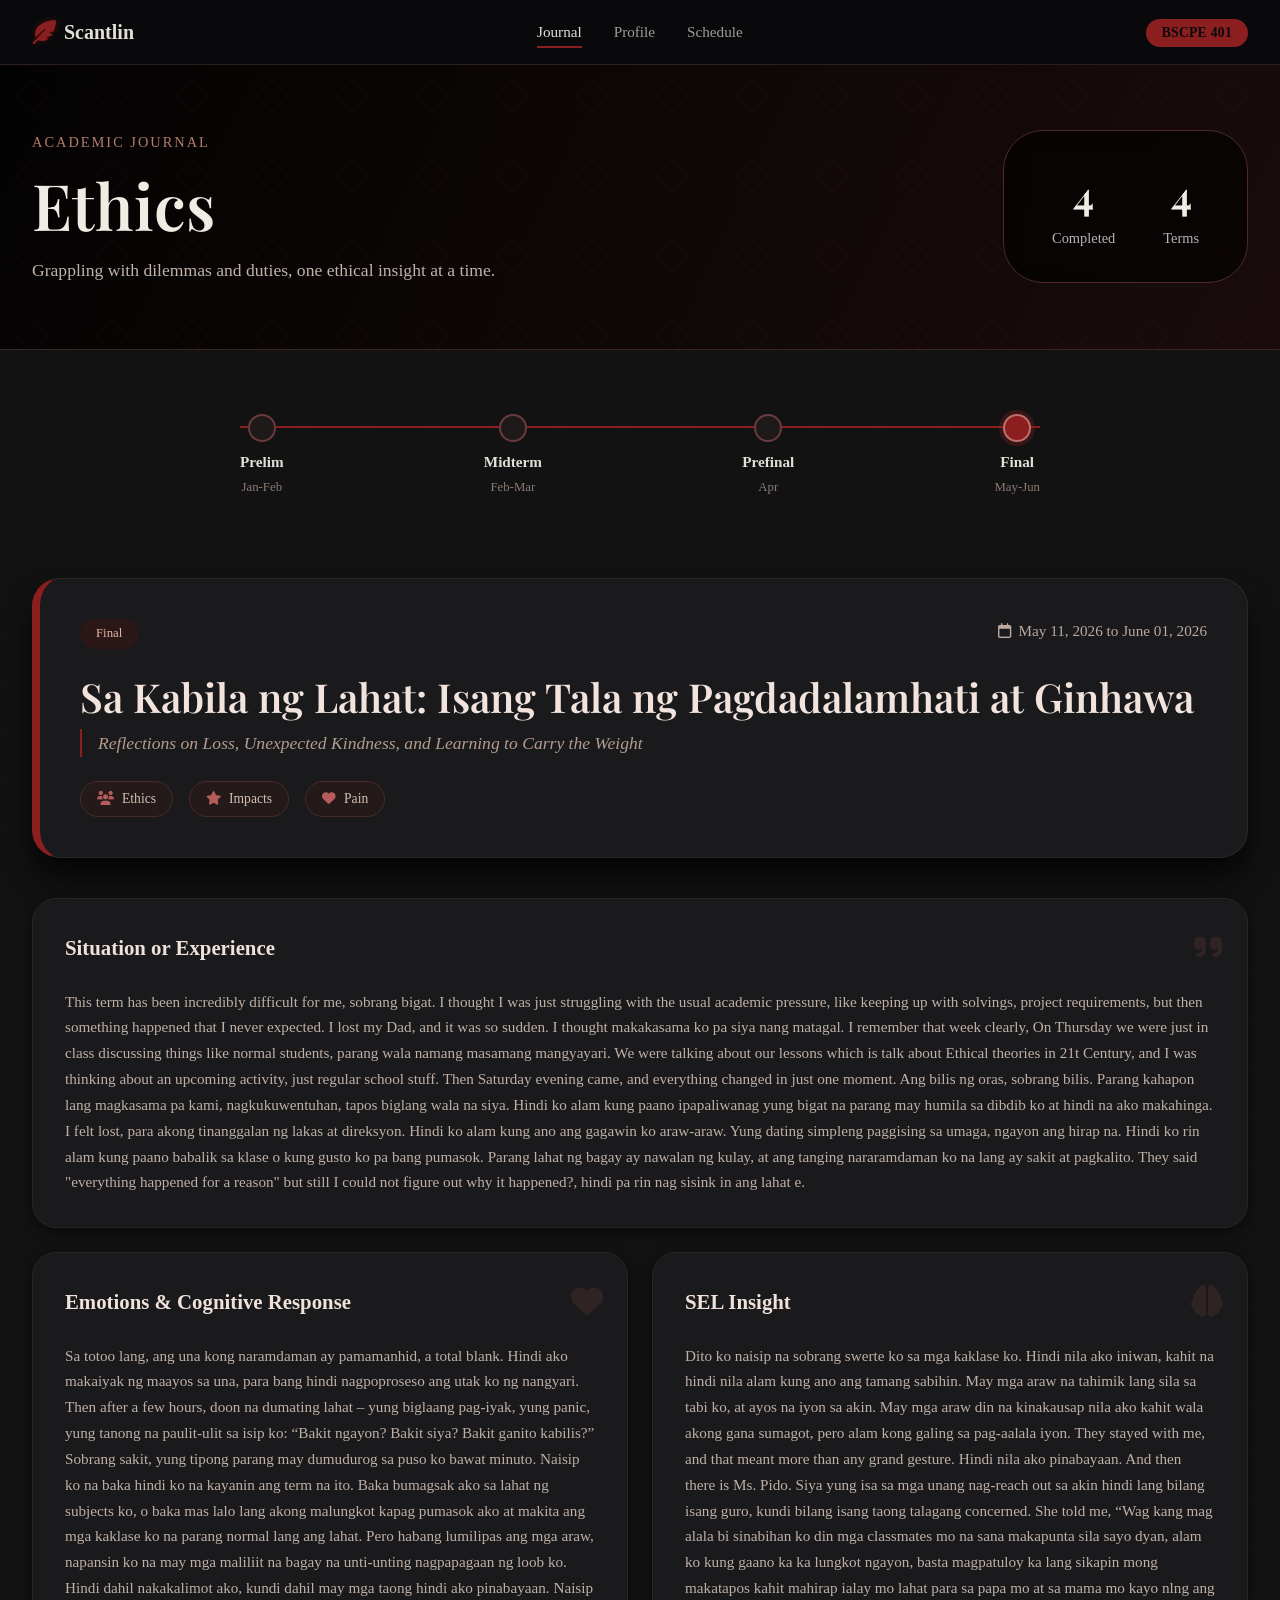
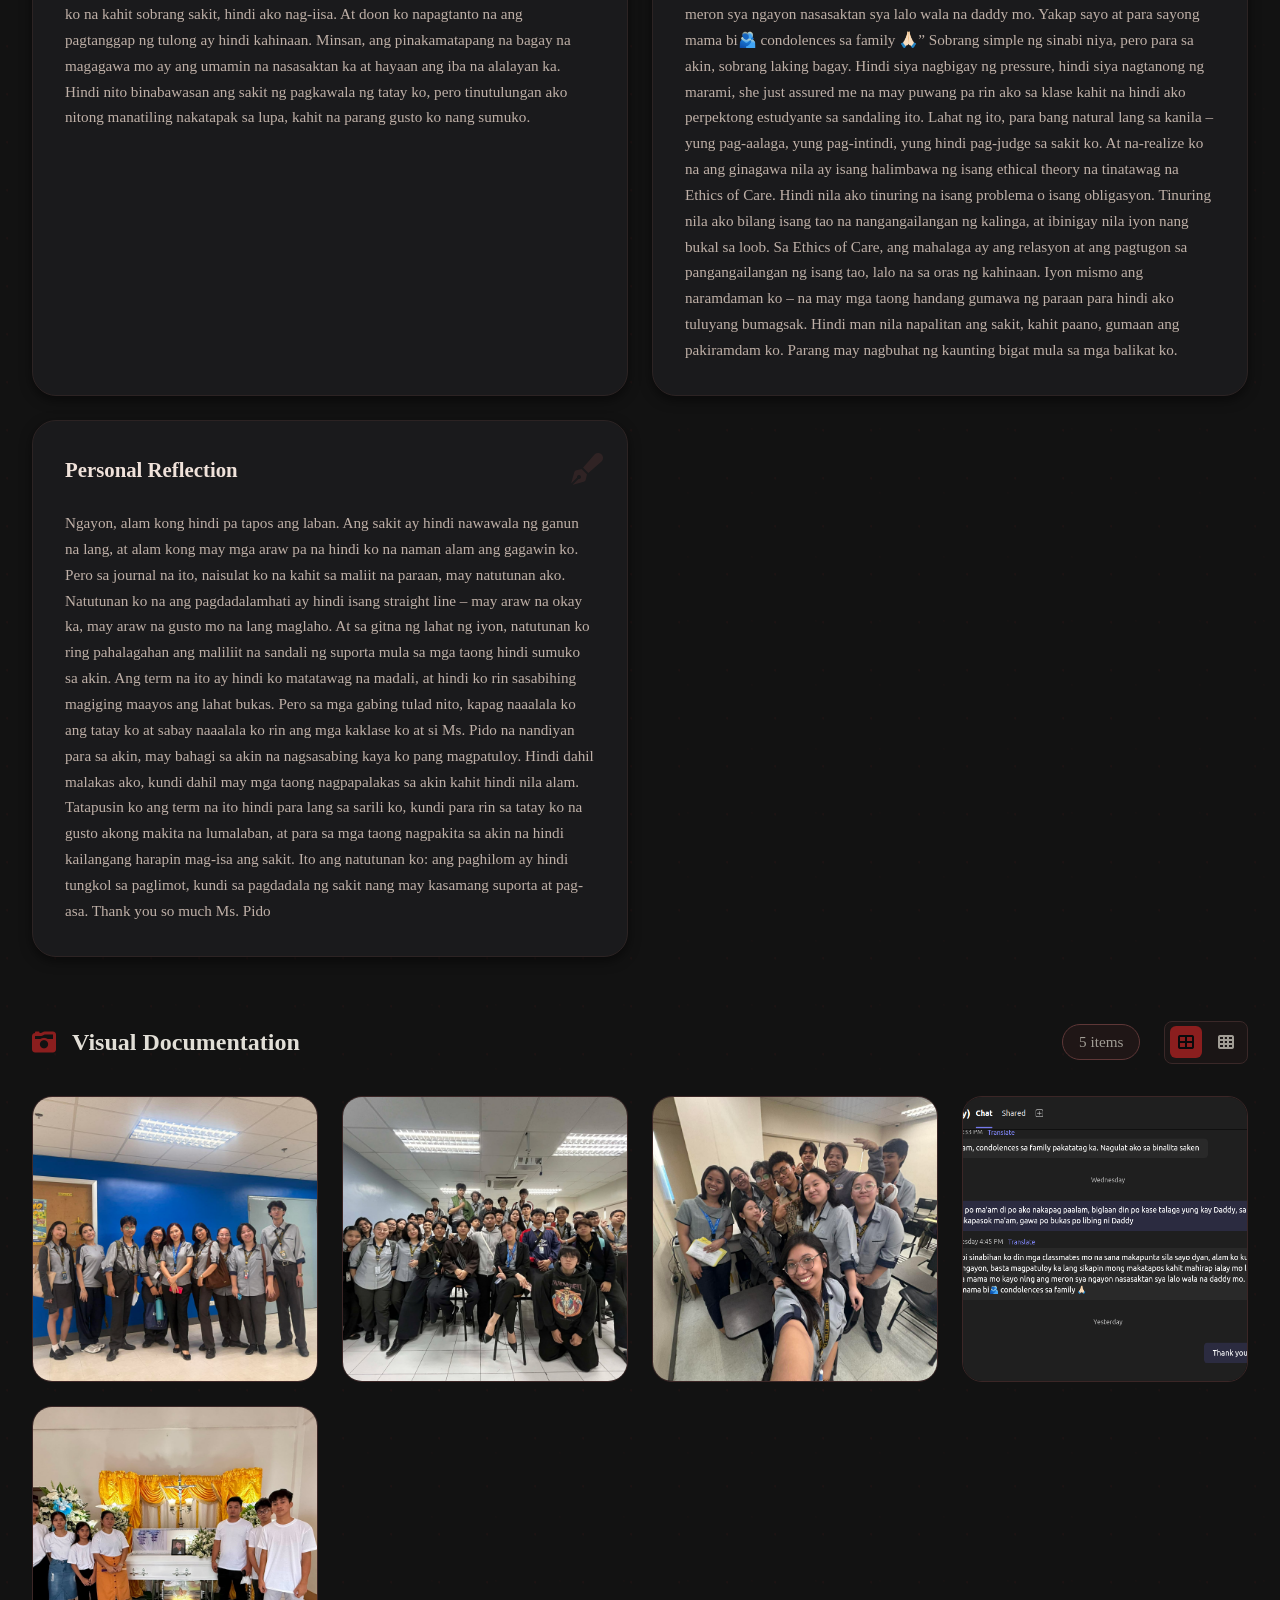
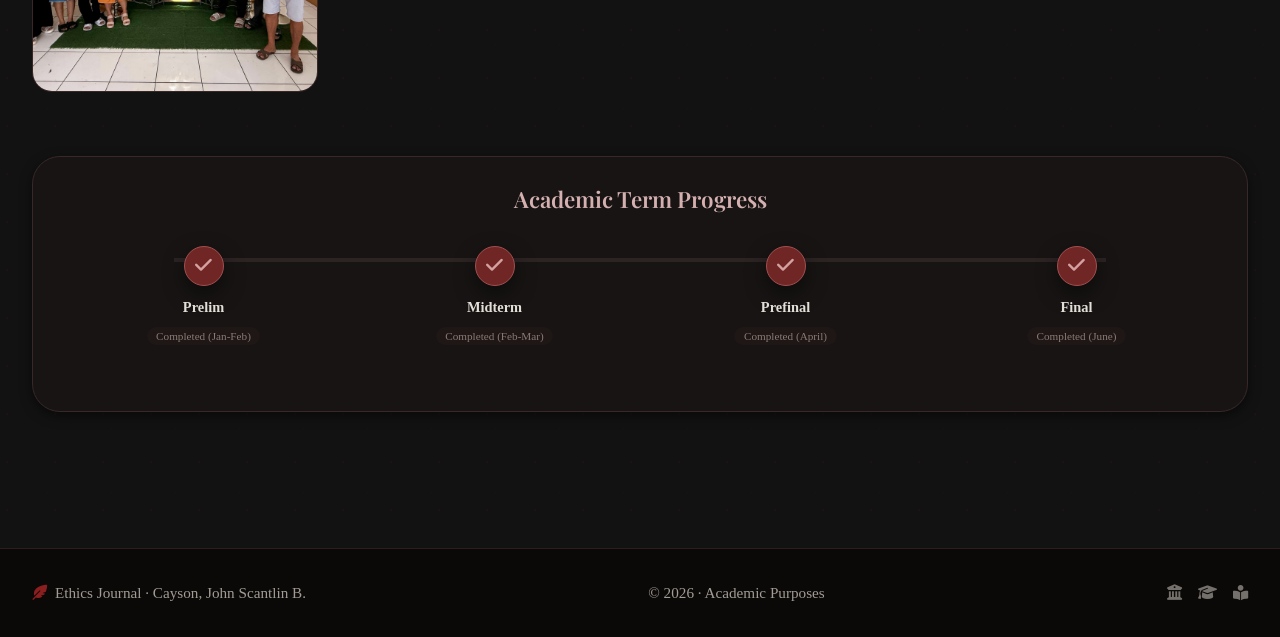
==== commit 95eb24b9: "Add files via upload" ====
--- a/index.html
+++ b/index.html
@@ -39,7 +39,7 @@
             </div>
             <div class="hero-stats">
                 <div class="stat-item">
-                    <span class="stat-number">3</span>
+                    <span class="stat-number">4</span>
                     <span class="stat-label">Completed</span>
                 </div>
                 <div class="stat-item">
@@ -60,7 +60,7 @@
                     <span class="marker-label">Prelim</span>
                     <span class="marker-date">Jan-Feb</span>
                 </div>
-                <div class="timeline-marker active" data-term="midterm">
+                <div class="timeline-marker" data-term="midterm">
                     <div class="marker-dot"></div>
                     <span class="marker-label">Midterm</span>
                     <span class="marker-date">Feb-Mar</span>
@@ -70,7 +70,7 @@
                     <span class="marker-label">Prefinal</span>
                     <span class="marker-date">Apr</span>
                 </div>
-                <div class="timeline-marker locked" data-term="final">
+                <div class="timeline-marker active" data-term="final">
                     <div class="marker-dot"></div>
                     <span class="marker-label">Final</span>
                     <span class="marker-date">May-Jun</span>
@@ -348,7 +348,7 @@
             </div>
         </div>
 
-        <div class="term-section active" id="prefinal-section">   
+        <div class="term-section" id="prefinal-section">   
             <div class="entry-header-card">
                 <div class="entry-meta">
                     <span class="entry-term">Prefinal</span>
@@ -487,13 +487,145 @@
             </div> -->
         </div>
 
-        <div class="term-section" id="final-section">
-            <div class="locked-full">
+        <div class="term-section active" id="final-section">   
+            <div class="entry-header-card">
+                <div class="entry-meta">
+                    <span class="entry-term">Final</span>
+                    <span class="entry-date"><i class="far fa-calendar"></i>May 11, 2026 to June 01, 2026</span>
+                </div>
+                <h2 class="entry-main-title">Sa Kabila ng Lahat: Isang Tala ng Pagdadalamhati at Ginhawa</h2>
+                <p class="entry-subtitle">Reflections on Loss, Unexpected Kindness, and Learning to Carry the Weight</p>
+                <div class="entry-tags">
+                    <span class="tag"><i class="fas fa-users"></i> Ethics</span>
+                    <span class="tag"><i class="fas fa-star"></i> Impacts</span>
+                    <span class="tag"><i class="fas fa-heart"></i> Pain</span>
+                </div>
+            </div>
+
+            <!-- Journal Grid Layout -->
+            <div class="journal-grid">
+                <!-- Main Reflection -->
+                <div class="grid-card main-reflection">
+                    <div class="card-icon"><i class="fas fa-quote-right"></i></div>
+                    <h3>Situation or Experience</h3>
+                   <p>This term has been incredibly difficult for me, sobrang bigat. I thought I was just struggling with the usual academic pressure, like keeping up with solvings, project requirements, but then something happened that I never expected. I lost my Dad, and it was so sudden. I thought makakasama ko pa siya nang matagal. I remember that week clearly, On Thursday we were just in class discussing things like normal students, parang wala namang masamang mangyayari. We were talking about our lessons which is talk about Ethical theories in 21t Century, and I was thinking about an upcoming activity, just regular school stuff. Then Saturday evening came, and everything changed in just one moment. Ang bilis ng oras, sobrang bilis. Parang kahapon lang magkasama pa kami, nagkukuwentuhan, tapos biglang wala na siya. Hindi ko alam kung paano ipapaliwanag yung bigat na parang may humila sa dibdib ko at hindi na ako makahinga. I felt lost, para akong tinanggalan ng lakas at direksyon. Hindi ko alam kung ano ang gagawin ko araw-araw. Yung dating simpleng paggising sa umaga, ngayon ang hirap na. Hindi ko rin alam kung paano babalik sa klase o kung gusto ko pa bang pumasok. Parang lahat ng bagay ay nawalan ng kulay, at ang tanging nararamdaman ko na lang ay sakit at pagkalito. They said "everything happened for a reason" but still I could not figure out why it happened?, hindi pa rin nag sisink in ang lahat e.</p> 
+                </div>
+
+                <!-- Emotional Response Card -->
+                <div class="grid-card emotion-card">
+                    <div class="card-icon"><i class="fas fa-heart"></i></div>
+                    <h3>Emotions & Cognitive Response</h3>
+                   <p>Sa totoo lang, ang una kong naramdaman ay pamamanhid, a total blank. Hindi ako makaiyak ng maayos sa una, para bang hindi nagpoproseso ang utak ko ng nangyari. Then after a few hours, doon na dumating lahat – yung biglaang pag-iyak, yung panic, yung tanong na paulit-ulit sa isip ko: “Bakit ngayon? Bakit siya? Bakit ganito kabilis?” Sobrang sakit, yung tipong parang may dumudurog sa puso ko bawat minuto. Naisip ko na baka hindi ko na kayanin ang term na ito. Baka bumagsak ako sa lahat ng subjects ko, o baka mas lalo lang akong malungkot kapag pumasok ako at makita ang mga kaklase ko na parang normal lang ang lahat. Pero habang lumilipas ang mga araw, napansin ko na may mga maliliit na bagay na unti-unting nagpapagaan ng loob ko. Hindi dahil nakakalimot ako, kundi dahil may mga taong hindi ako pinabayaan. Naisip ko na kahit sobrang sakit, hindi ako nag-iisa. At doon ko napagtanto na ang pagtanggap ng tulong ay hindi kahinaan. Minsan, ang pinakamatapang na bagay na magagawa mo ay ang umamin na nasasaktan ka at hayaan ang iba na alalayan ka. Hindi nito binabawasan ang sakit ng pagkawala ng tatay ko, pero tinutulungan ako nitong manatiling nakatapak sa lupa, kahit na parang gusto ko nang sumuko.</p>
+                </div>
+
+                <!-- SEL Insight Card -->
+                <div class="grid-card insight-card">
+                    <div class="card-icon"><i class="fas fa-brain"></i></div>
+                    <h3>SEL Insight</h3>
+                   <p>Dito ko naisip na sobrang swerte ko sa mga kaklase ko. Hindi nila ako iniwan, kahit na hindi nila alam kung ano ang tamang sabihin. May mga araw na tahimik lang sila sa tabi ko, at ayos na iyon sa akin. May mga araw din na kinakausap nila ako kahit wala akong gana sumagot, pero alam kong galing sa pag-aalala iyon. They stayed with me, and that meant more than any grand gesture. Hindi nila ako pinabayaan. And then there is Ms. Pido. Siya yung isa sa mga unang nag-reach out sa akin hindi lang bilang isang guro, kundi bilang isang taong talagang concerned. She told me, “Wag kang mag alala bi sinabihan ko din mga classmates mo na sana makapunta sila sayo dyan, alam ko kung gaano ka ka lungkot ngayon, basta magpatuloy ka lang sikapin mong makatapos kahit mahirap ialay mo lahat para sa papa mo at sa mama mo kayo nlng ang meron sya ngayon nasasaktan sya lalo wala na daddy mo. Yakap sayo at para sayong mama bi🫂 condolences sa family 🙏🏻” Sobrang simple ng sinabi niya, pero para sa akin, sobrang laking bagay. Hindi siya nagbigay ng pressure, hindi siya nagtanong ng marami, she just assured me na may puwang pa rin ako sa klase kahit na hindi ako perpektong estudyante sa sandaling ito. Lahat ng ito, para bang natural lang sa kanila – yung pag-aalaga, yung pag-intindi, yung hindi pag-judge sa sakit ko. At na-realize ko na ang ginagawa nila ay isang halimbawa ng isang ethical theory na tinatawag na Ethics of Care. Hindi nila ako tinuring na isang problema o isang obligasyon. Tinuring nila ako bilang isang tao na nangangailangan ng kalinga, at ibinigay nila iyon nang bukal sa loob. Sa Ethics of Care, ang mahalaga ay ang relasyon at ang pagtugon sa pangangailangan ng isang tao, lalo na sa oras ng kahinaan. Iyon mismo ang naramdaman ko – na may mga taong handang gumawa ng paraan para hindi ako tuluyang bumagsak. Hindi man nila napalitan ang sakit, kahit paano, gumaan ang pakiramdam ko. Parang may nagbuhat ng kaunting bigat mula sa mga balikat ko.</p>
+                </div>
+
+                <!-- Personal Reflection Card -->
+                <div class="grid-card reflection-card">
+                    <div class="card-icon"><i class="fas fa-pen-fancy"></i></div>
+                    <h3>Personal Reflection</h3>
+                    <p>Ngayon, alam kong hindi pa tapos ang laban. Ang sakit ay hindi nawawala ng ganun na lang, at alam kong may mga araw pa na hindi ko na naman alam ang gagawin ko. Pero sa journal na ito, naisulat ko na kahit sa maliit na paraan, may natutunan ako. Natutunan ko na ang pagdadalamhati ay hindi isang straight line – may araw na okay ka, may araw na gusto mo na lang maglaho. At sa gitna ng lahat ng iyon, natutunan ko ring pahalagahan ang maliliit na sandali ng suporta mula sa mga taong hindi sumuko sa akin. Ang term na ito ay hindi ko matatawag na madali, at hindi ko rin sasabihing magiging maayos ang lahat bukas. Pero sa mga gabing tulad nito, kapag naaalala ko ang tatay ko at sabay naaalala ko rin ang mga kaklase ko at si Ms. Pido na nandiyan para sa akin, may bahagi sa akin na nagsasabing kaya ko pang magpatuloy. Hindi dahil malakas ako, kundi dahil may mga taong nagpapalakas sa akin kahit hindi nila alam. Tatapusin ko ang term na ito hindi para lang sa sarili ko, kundi para rin sa tatay ko na gusto akong makita na lumalaban, at para sa mga taong nagpakita sa akin na hindi kailangang harapin mag-isa ang sakit. Ito ang natutunan ko: ang paghilom ay hindi tungkol sa paglimot, kundi sa pagdadala ng sakit nang may kasamang suporta at pag-asa. Thank you so much Ms. Pido</p>
+                </div>
+            </div>
+
+            <!-- Gallery Section - Modern Masonry -->
+            <div class="gallery-section">
+                <div class="gallery-header">
+                    <h3><i class="fas fa-camera-retro"></i> Visual Documentation</h3>
+                    <div class="gallery-controls">
+                        <span class="gallery-count">5 items</span>
+                        <div class="gallery-view">
+                            <i class="fas fa-th-large active"></i>
+                            <i class="fas fa-th"></i>
+                        </div>
+                    </div>
+                </div>
+
+                <div class="masonry-gallery" id="masonryGallery">
+                    <div class="gallery-item" data-id="1">
+                        <div class="gallery-item-inner">
+                            <img src="final1.jpg" alt="Aftermath" loading="lazy" onerror="this.src='https://images.unsplash.com/photo-1544947950-fa07a98d237f?w=800'">
+                            <div class="gallery-overlay">
+                                <div class="overlay-content">
+                                    <h4>Last Picture with Ms. Pido</h4>
+                                    <p>Thank you so much po ma'am, mamimiss ka po namin</p>
+                                    <span class="gallery-expand"><i class="fas fa-expand-alt"></i> View</span>
+                                </div>
+                            </div>
+                        </div>
+                    </div>
+
+                    <div class="gallery-item" data-id="2">
+                        <div class="gallery-item-inner">
+                            <img src="final3.jpg" alt="Result" loading="lazy" onerror="this.src='https://images.unsplash.com/photo-1496442226666-8d4d0e62e6e9?w=800'">
+                            <div class="gallery-overlay">
+                                <div class="overlay-content">
+                                    <h4>RPH Moments</h4>
+                                    <p>Reading Philippine History final moments with Ms. Pido</p>
+                                    <span class="gallery-expand"><i class="fas fa-expand-alt"></i> View</span>
+                                </div>
+                            </div>
+                        </div>
+                    </div>
+
+                    <div class="gallery-item" data-id="3">
+                        <div class="gallery-item-inner">
+                            <img src="final4.jpg" alt="Cinderella" loading="lazy" onerror="this.src='https://images.unsplash.com/photo-1456513080510-7bf3a84b82f8?w=800'">
+                            <div class="gallery-overlay">
+                                <div class="overlay-content">
+                                    <h4>With Ms. Delos Reyes</h4>
+                                    <p>Thank you so much po Ma'am</p>
+                                    <span class="gallery-expand"><i class="fas fa-expand-alt"></i> View</span>
+                                </div>
+                            </div>
+                        </div>
+                    </div>
+
+                    <div class="gallery-item" data-id="4">
+                        <div class="gallery-item-inner">
+                            <img src="final5.png" alt="Planning" loading="lazy" onerror="this.src='https://images.unsplash.com/photo-1455390582262-044cdead277a?w=800'">
+                            <div class="gallery-overlay">
+                                <div class="overlay-content">
+                                    <h4>Ms. Pido words for me</h4>
+                                    <p>Sobrang nakakagaan po ng loob ma'am Pido, salamat po ma'am</p>
+                                    <span class="gallery-expand"><i class="fas fa-expand-alt"></i> View</span>
+                                </div>
+                            </div>
+                        </div>
+                    </div>
+                    <div class="gallery-item" data-id="5">
+                        <div class="gallery-item-inner">
+                            <img src="final2.jpg" alt="Planning" loading="lazy" onerror="this.src='https://images.unsplash.com/photo-1455390582262-044cdead277a?w=800'">
+                            <div class="gallery-overlay">
+                                <div class="overlay-content">
+                                    <h4>Pain</h4>
+                                    <p>Our Final Goodbye, Sabrang Sakit</p>
+                                    <span class="gallery-expand"><i class="fas fa-expand-alt"></i> View</span>
+                                </div>
+                            </div>
+                        </div>
+                    </div>
+                </div>
+            </div>
+            <!-- <div class="locked-full">
+                <i class="fas fa-lock"></i>
+                <h2>Prefinal Journal</h2>
+                <p>This section will unlock at the start of prefinal period</p>
+                <span class="unlock-date">Expected: April 2026</span>
+            </div> -->
+        </div>
+
+            <!-- <div class="locked-full">
                 <i class="fas fa-lock"></i>
                 <h2>Final Journal</h2>
                 <p>This section will unlock at the start of final period</p>
                 <span class="unlock-date">Expected: May 2026</span>
-            </div>
+            </div> -->
         </div>
 
         <!-- Academic Progress (moved inside main-container) -->
--- a/styles.css
+++ b/styles.css
@@ -1,21 +1,21 @@
 :root {
-    --primary: #141516;
-    --primary-dark: #1A252F;
-    --accent: #f00000;
-    --accent-light: #F39C12;
-    --text: #030303;
-    --text-light: #212324;
-    --background: #c2bfbf;
-    --white: #FFFFFF;
-    --border: #000000;
-    --success: #27AE60;
-    --warning: #F39C12;
-    --danger: #E74C3C;
-    --shadow-sm: 0 2px 4px rgba(0,0,0,0.02);
-    --shadow-md: 0 4px 6px rgba(0,0,0,0.05);
-    --shadow-lg: 0 10px 15px rgba(0,0,0,0.03);
-    --shadow-hover: 0 20px 25px -5px rgba(0,0,0,0.05), 0 10px 10px -5px rgba(0,0,0,0.02);
-    --transition: all 0.4s cubic-bezier(0.25, 0.46, 0.45, 0.94);
+    --primary: #0a0a0c;        /* deep abyss black - suffering */
+    --primary-dark: #030405;   /* utter darkness */
+    --accent: #8b1e1e;         /* dried blood / rust - pain */
+    --accent-light: #aa2e2e;   /* smoldering ember */
+    --text: #e2dfd7;           /* pale ghost white - fading memory */
+    --text-light: #a19d95;     /* ash gray */
+    --background: #121212;     /* deep charcoal - void */
+    --white: #1f1f22;          /* near-black with warmth */
+    --border: #2c2a2a;         /* dark iron - boundaries of grief */
+    --success: #5a2a2a;        /* muted suffering red */
+    --warning: #7a4a1a;        /* old rust */
+    --danger: #8b2a2a;         /* wound red */
+    --shadow-sm: 0 4px 12px rgba(0,0,0,0.5);
+    --shadow-md: 0 8px 18px rgba(0,0,0,0.6);
+    --shadow-lg: 0 20px 30px rgba(0,0,0,0.7);
+    --shadow-hover: 0 25px 30px -12px rgba(0,0,0,0.8);
+    --transition: all 0.35s cubic-bezier(0.2, 0.9, 0.4, 1.1);
 }
 
 * {
@@ -31,18 +31,20 @@
     color: var(--text);
     line-height: 1.6;
     -webkit-font-smoothing: antialiased;
-    background-image: url("data:image/svg+xml,%3Csvg width='100' height='100' viewBox='0 0 100 100' xmlns='http://www.w3.org/2000/svg'%3E%3Cpath d='M11 18c3.866 0 7-3.134 7-7s-3.134-7-7-7-7 3.134-7 7 3.134 7 7 7zm48 25c3.866 0 7-3.134 7-7s-3.134-7-7-7-7 3.134-7 7 3.134 7 7 7zm-43-7c1.657 0 3-1.343 3-3s-1.343-3-3-3-3 1.343-3 3 1.343 3 3 3zm63 31c1.657 0 3-1.343 3-3s-1.343-3-3-3-3 1.343-3 3 1.343 3 3 3zM34 90c1.657 0 3-1.343 3-3s-1.343-3-3-3-3 1.343-3 3 1.343 3 3 3zm56-76c1.657 0 3-1.343 3-3s-1.343-3-3-3-3 1.343-3 3 1.343 3 3 3zM12 86c2.21 0 4-1.79 4-4s-1.79-4-4-4-4 1.79-4 4 1.79 4 4 4zm28-65c2.21 0 4-1.79 4-4s-1.79-4-4-4-4 1.79-4 4 1.79 4 4 4zm23-11c2.76 0 5-2.24 5-5s-2.24-5-5-5-5 2.24-5 5 2.24 5 5 5zm-6 60c2.21 0 4-1.79 4-4s-1.79-4-4-4-4 1.79-4 4 1.79 4 4 4zm29 22c2.76 0 5-2.24 5-5s-2.24-5-5-5-5 2.24-5 5 2.24 5 5 5zM32 63c2.76 0 5-2.24 5-5s-2.24-5-5-5-5 2.24-5 5 2.24 5 5 5zm57-13c2.76 0 5-2.24 5-5s-2.24-5-5-5-5 2.24-5 5 2.24 5 5 5zm-9-21c1.105 0 2-.895 2-2s-.895-2-2-2-2 .895-2 2 .895 2 2 2zM60 91c1.105 0 2-.895 2-2s-.895-2-2-2-2 .895-2 2 .895 2 2 2zM35 41c1.105 0 2-.895 2-2s-.895-2-2-2-2 .895-2 2 .895 2 2 2zM12 60c1.105 0 2-.895 2-2s-.895-2-2-2-2 .895-2 2 .895 2 2 2z' fill='%238b4513' fill-opacity='0.03' fill-rule='evenodd'/%3E%3C/svg%3E");
+    background-image: radial-gradient(circle at 15% 30%, rgba(139, 30, 30, 0.08) 2%, transparent 2.5%),
+                      radial-gradient(circle at 75% 70%, rgba(70, 20, 20, 0.06) 1.5%, transparent 2%);
+    background-size: 48px 48px, 64px 64px;
 }
 
 .stage-icon.completed {
-    background: var(--success);
-    border-color: var(--success);
-    color: rgb(247, 3, 3);
-    box-shadow: 0 8px 20px rgba(159, 126, 107, 0.3);
+    background: #712626;
+    border-color: #a04f4f;
+    color: #e2dfd7;
+    box-shadow: 0 8px 20px rgba(0, 0, 0, 0.5);
 }
 
 .stage-icon.completed i {
-    color: rgb(228, 7, 7);
+    color: #d4a0a0;
 }
 
 /* Simple Academic Progress */
@@ -51,18 +53,18 @@
 }
 
 .progress-container {
-    background: var(--white);
-    border-radius: 20px;
+    background: #181414;
+    border-radius: 28px;
     padding: 1.8rem;
     box-shadow: var(--shadow-md);
-    border: 1px solid var(--border);
+    border: 1px solid #382828;
 }
 
 .progress-title {
     font-family: 'Playfair Display', serif;
     font-size: 1.5rem;
     font-weight: 600;
-    color: var(--primary);
+    color: #e2dfd7;
     margin-bottom: 1.8rem;
     text-align: center;
 }
@@ -83,7 +85,7 @@
     left: 10%;
     right: 10%;
     height: 2px;
-    background: var(--border);
+    background: #2c2323;
     z-index: 1;
 }
 
@@ -101,33 +103,34 @@
     width: 40px;
     height: 40px;
     border-radius: 50%;
-    background: var(--white);
-    border: 2px solid var(--border);
+    background: #251d1d;
+    border: 2px solid #4a2e2e;
     display: flex;
     align-items: center;
     justify-content: center;
     margin-bottom: 0.5rem;
-    color: var(--text-light);
+    color: #d1afaf;
     font-size: 1rem;
     transition: all 0.2s ease;
 }
 
 .stage-icon.completed {
-    background: #9f8b7c;
-    border-color: #9f8b7c;
-    color: rgb(0, 0, 0);
+    background: #712626;
+    border-color: #a04f4f;
+    color: #e2dfd7;
 }
 
 .stage-icon.active {
-    background: var(--accent);
-    border-color: var(--accent);
-    color: rgb(0, 0, 0);
+    background: #a13030;
+    border-color: #d47272;
+    color: #0a0a0a;
+    box-shadow: 0 0 0 3px rgba(161, 48, 48, 0.4);
 }
 
 .stage-icon.locked {
-    background: var(--background);
-    border-color: var(--border);
-    color: #cc4e06;
+    background: #1c1414;
+    border-color: #3a2828;
+    color: #6e4a4a;
 }
 
 .stage-name {
@@ -139,8 +142,8 @@
 
 .stage-date {
     font-size: 0.7rem;
-    color: var(--text-light);
-    background: var(--background);
+    color: #8a7b73;
+    background: #1f1616;
     padding: 0.2rem 0.6rem;
     border-radius: 100px;
 }
@@ -149,7 +152,7 @@
 .progress-summary {
     margin-top: 1.5rem;
     padding-top: 1.5rem;
-    border-top: 1px solid var(--border);
+    border-top: 1px solid #2c2323;
     display: flex;
     justify-content: space-between;
     align-items: center;
@@ -171,7 +174,7 @@
 .stat-value {
     font-size: 1.4rem;
     font-weight: 600;
-    color: var(--primary);
+    color: #d4b0b0;
     line-height: 1.2;
 }
 
@@ -188,7 +191,7 @@
 
 .progress-bar-wrapper {
     height: 6px;
-    background: var(--background);
+    background: #2a2020;
     border-radius: 100px;
     overflow: hidden;
     margin-bottom: 0.3rem;
@@ -196,7 +199,7 @@
 
 .progress-bar-fill {
     height: 100%;
-    background: var(--accent);
+    background: #b34b4b;
     border-radius: 100px;
     width: 50%;
     transition: width 0.3s ease;
@@ -211,33 +214,33 @@
 
 .percentage-value {
     font-weight: 600;
-    color: var(--accent);
+    color: #c95a5a;
 }
 
 /* Simple Next Milestone */
 .next-milestone {
-    background: var(--background);
+    background: #1f1616;
     border-radius: 100px;
     padding: 0.5rem 1.2rem;
     display: inline-flex;
     align-items: center;
     gap: 0.5rem;
-    border: 1px solid var(--border);
+    border: 1px solid #5e3737;
     margin-top: 1rem;
     font-size: 0.85rem;
 }
 
 .next-milestone i {
-    color: var(--accent);
+    color: #b85353;
     font-size: 0.9rem;
 }
 
 .milestone-date {
-    background: var(--white);
+    background: #2c1b1b;
     padding: 0.2rem 0.8rem;
     border-radius: 100px;
     font-size: 0.7rem;
-    color: var(--accent);
+    color: #ddadad;
     font-weight: 500;
 }
 
@@ -311,14 +314,13 @@
 
 /* Navigation */
 .navbar {
-    background: var(--white);
-    border-bottom: 1px solid var(--border);
+    background: rgba(10, 10, 12, 0.96);
+    border-bottom: 1px solid #2b1f1f;
     padding: 1rem 0;
     position: sticky;
     top: 0;
     z-index: 100;
-    backdrop-filter: blur(10px);
-    background: rgba(255,255,255,0.95);
+    backdrop-filter: blur(12px);
 }
 
 .nav-container {
@@ -330,19 +332,19 @@
     align-items: center;
 }
 
-
 .nav-logo {
     display: flex;
     align-items: center;
     gap: 0.5rem;
     font-size: 1.25rem;
     font-weight: 600;
-    color: var(--primary);
+    color: var(--text);
 }
 
 .nav-logo i {
     color: var(--accent);
     font-size: 1.5rem;
+    filter: drop-shadow(0 0 3px rgba(139,30,30,0.4));
 }
 
 .nav-links {
@@ -372,7 +374,7 @@
 
 .nav-links a:hover,
 .nav-links a.active {
-    color: var(--primary);
+    color: var(--text);
 }
 
 .nav-links a:hover::after,
@@ -382,21 +384,22 @@
 
 .term-badge {
     background: var(--accent);
-    color: var(--white);
+    color: #0a0a0c;
     padding: 0.4rem 1rem;
     border-radius: 100px;
     font-size: 0.85rem;
-    font-weight: 500;
+    font-weight: 600;
     letter-spacing: 0.3px;
 }
 
-/* Hero Section */
+/* Hero Section - suffering theme */
 .hero {
-    background: linear-gradient(135deg, var(--primary) 0%, var(--primary-dark) 100%);
-    color: var(--white);
+    background: linear-gradient(115deg, #030202 0%, #1a0c0c 100%);
+    color: #f0ece4;
     padding: 4rem 0;
     position: relative;
     overflow: hidden;
+    border-bottom: 1px solid #3a2424;
 }
 
 .hero-pattern {
@@ -405,8 +408,8 @@
     left: 0;
     right: 0;
     bottom: 0;
-    background-image: url("data:image/svg+xml,%3Csvg width='60' height='60' viewBox='0 0 60 60' xmlns='http://www.w3.org/2000/svg'%3E%3Cpath d='M54 6L30 30 6 6' stroke='rgba(255,255,255,0.05)' fill='none' stroke-width='1'/%3E%3C/svg%3E");
-    opacity: 0.3;
+    background-image: url("data:image/svg+xml,%3Csvg width='80' height='80' viewBox='0 0 80 80' xmlns='http://www.w3.org/2000/svg'%3E%3Cpath d='M32 16 L48 32 L32 48 L16 32 Z' fill='none' stroke='%238b1e1e' stroke-width='1.2' opacity='0.4'/%3E%3C/svg%3E");
+    opacity: 0.2;
 }
 
 .hero-content {
@@ -425,7 +428,7 @@
     font-size: 0.9rem;
     text-transform: uppercase;
     letter-spacing: 2px;
-    color: rgba(255,255,255,0.7);
+    color: #b57c6c;
     margin-bottom: 1rem;
 }
 
@@ -439,18 +442,18 @@
 
 .hero-description {
     font-size: 1.1rem;
-    color: rgba(255,255,255,0.8);
+    color: #bfb3aa;
     max-width: 500px;
 }
 
 .hero-stats {
     display: flex;
     gap: 3rem;
-    background: rgba(255,255,255,0.1);
-    backdrop-filter: blur(10px);
+    background: rgba(0, 0, 0, 0.6);
+    backdrop-filter: blur(12px);
     padding: 2rem 3rem;
-    border-radius: 20px;
-    border: 1px solid rgba(255,255,255,0.1);
+    border-radius: 40px;
+    border: 1px solid #4e2a2a;
 }
 
 .stat-item {
@@ -477,7 +480,7 @@
     padding: 3rem 2rem;
 }
 
-/* Timeline Navigation */
+/* Timeline Navigation - sorrowful path */
 .timeline-nav {
     margin-bottom: 4rem;
     padding: 1rem 0;
@@ -511,10 +514,10 @@
 }
 
 .timeline-marker .marker-dot {
-    width: 26px;
-    height: 26px;
-    background: var(--white);
-    border: 2px solid var(--border);
+    width: 28px;
+    height: 28px;
+    background: #1e1a1a;
+    border: 2px solid #6b3a3a;
     border-radius: 50%;
     margin-bottom: 0.5rem;
     transition: var(--transition);
@@ -522,13 +525,13 @@
 
 .timeline-marker.active .marker-dot {
     background: var(--accent);
-    border-color: var(--accent);
-    box-shadow: 0 0 0 4px rgba(230,126,34,0.2);
+    border-color: #bc6f6f;
+    box-shadow: 0 0 0 4px rgba(139,30,30,0.3);
 }
 
 .timeline-marker.locked .marker-dot {
-    background: var(--border);
-    border-color: var(--border);
+    background: #141010;
+    border-color: #3a2828;
 }
 
 .marker-label {
@@ -539,7 +542,7 @@
 
 .marker-date {
     font-size: 0.8rem;
-    color: var(--text-light);
+    color: #8a7b73;
 }
 
 /* Term Sections */
@@ -557,27 +560,30 @@
     to { opacity: 1; transform: translateY(0); }
 }
 
-/* Entry Header Card */
+/* Entry Header Card - black memorial */
 .entry-header-card {
-    background: var(--white);
-    border-radius: 20px;
+    background: #1a1a1c;
+    border-radius: 28px;
     padding: 2.5rem;
     margin-bottom: 2.5rem;
     box-shadow: var(--shadow-lg);
-    border: 1px solid var(--border);
+    border-left: 8px solid var(--accent);
+    border-right: 1px solid #2e2626;
+    border-top: 1px solid #2e2626;
+    border-bottom: 1px solid #2e2626;
 }
 
 .entry-meta {
     display: flex;
     justify-content: space-between;
     margin-bottom: 1.5rem;
-    color: var(--text-light);
+    color: #baa99e;
     font-size: 0.95rem;
 }
 
 .entry-term {
-    background: var(--accent);
-    color: var(--white);
+    background: #2c1717;
+    color: #e0b4a4;
     padding: 0.3rem 1rem;
     border-radius: 100px;
     font-size: 0.8rem;
@@ -592,16 +598,18 @@
     font-family: 'Playfair Display', serif;
     font-size: 2.5rem;
     font-weight: 600;
-    color: var(--primary);
+    color: #f2e4dc;
     margin-bottom: 0.5rem;
     line-height: 1.2;
 }
 
 .entry-subtitle {
     font-size: 1.1rem;
-    color: var(--text-light);
+    color: #b49b8f;
     margin-bottom: 1.5rem;
     font-style: italic;
+    border-left: 2px solid var(--accent);
+    padding-left: 1rem;
 }
 
 .entry-tags {
@@ -611,19 +619,19 @@
 }
 
 .tag {
-    background: var(--background);
+    background: #241a1a;
     padding: 0.4rem 1rem;
     border-radius: 100px;
     font-size: 0.85rem;
-    color: var(--text-light);
+    color: #d4bfb5;
     display: flex;
     align-items: center;
     gap: 0.5rem;
-    border: 1px solid var(--border);
+    border: 1px solid #492a2a;
 }
 
 .tag i {
-    color: var(--accent);
+    color: #b65c5c;
 }
 
 /* Journal Grid */
@@ -635,11 +643,11 @@
 }
 
 .grid-card {
-    background: var(--white);
-    border-radius: 20px;
+    background: #1a1a1c;
+    border-radius: 24px;
     padding: 2rem;
     box-shadow: var(--shadow-sm);
-    border: 1px solid var(--border);
+    border: 1px solid #2c2323;
     transition: var(--transition);
     position: relative;
     overflow: hidden;
@@ -647,7 +655,8 @@
 
 .grid-card:hover {
     box-shadow: var(--shadow-hover);
-    transform: translateY(-2px);
+    transform: translateY(-3px);
+    border-color: #6e3e3e;
 }
 
 .card-icon {
@@ -655,27 +664,27 @@
     top: 1.5rem;
     right: 1.5rem;
     font-size: 2rem;
-    color: var(--border);
-    opacity: 0.5;
+    color: #402a2a;
+    opacity: 0.6;
     transition: var(--transition);
 }
 
 .grid-card:hover .card-icon {
     opacity: 1;
-    color: var(--accent);
-    transform: rotate(15deg);
+    color: #b55050;
+    transform: rotate(5deg);
 }
 
 .grid-card h3 {
     font-size: 1.3rem;
     font-weight: 600;
     margin-bottom: 1.5rem;
-    color: var(--primary);
+    color: #f0e2da;
     padding-right: 3rem;
 }
 
 .grid-card p {
-    color: var(--text-light);
+    color: #bfb0a7;
     line-height: 1.7;
     font-size: 0.95rem;
 }
@@ -699,7 +708,7 @@
 .gallery-header h3 {
     font-size: 1.5rem;
     font-weight: 600;
-    color: var(--primary);
+    color: var(--text);
     display: flex;
     align-items: center;
     gap: 1rem;
@@ -718,19 +727,19 @@
 .gallery-count {
     color: var(--text-light);
     font-size: 0.95rem;
-    background: var(--white);
+    background: #1f1616;
     padding: 0.3rem 1rem;
     border-radius: 100px;
-    border: 1px solid var(--border);
+    border: 1px solid #5e3737;
 }
 
 .gallery-view {
     display: flex;
     gap: 0.5rem;
-    background: var(--white);
+    background: #1a1515;
     padding: 0.3rem;
     border-radius: 8px;
-    border: 1px solid var(--border);
+    border: 1px solid #3a2828;
 }
 
 .gallery-view i {
@@ -743,10 +752,10 @@
 
 .gallery-view i.active {
     background: var(--accent);
-    color: var(--white);
-}
-
-/* Masonry Gallery */
+    color: #0a0a0c;
+}
+
+/* Masonry Gallery - mourning archive (images keep original color, hover text white) */
 .masonry-gallery {
     display: grid;
     grid-template-columns: repeat(4, 1fr);
@@ -761,9 +770,10 @@
 .gallery-item-inner {
     position: relative;
     overflow: hidden;
-    border-radius: 16px;
+    border-radius: 20px;
     aspect-ratio: 1;
-    background: var(--background);
+    background: #1c1414;
+    border: 1px solid #3b2626;
 }
 
 .gallery-item img {
@@ -771,6 +781,7 @@
     height: 100%;
     object-fit: cover;
     transition: transform 0.5s ease;
+    /* Images keep original color - no filters */
 }
 
 .gallery-item:hover img {
@@ -783,7 +794,7 @@
     left: 0;
     right: 0;
     bottom: 0;
-    background: linear-gradient(to top, rgba(44,62,80,0.95), rgba(44,62,80,0.4));
+    background: linear-gradient(to top, rgba(0,0,0,0.95), rgba(70,20,20,0.85));
     display: flex;
     align-items: flex-end;
     opacity: 0;
@@ -796,7 +807,7 @@
 }
 
 .overlay-content {
-    color: var(--white);
+    color: #ffffff;
     transform: translateY(20px);
     transition: var(--transition);
 }
@@ -808,7 +819,7 @@
 .gallery-tag {
     display: inline-block;
     background: var(--accent);
-    color: var(--white);
+    color: #ffffff;
     padding: 0.2rem 0.8rem;
     border-radius: 100px;
     font-size: 0.7rem;
@@ -821,6 +832,7 @@
     font-size: 1.1rem;
     font-weight: 600;
     margin-bottom: 0.3rem;
+    color: #ffffff;
 }
 
 .overlay-content p {
@@ -828,6 +840,7 @@
     margin-bottom: 1rem;
     opacity: 0.9;
     line-height: 1.4;
+    color: #f0f0f0;
 }
 
 .gallery-expand {
@@ -836,12 +849,17 @@
     align-items: center;
     gap: 0.5rem;
     padding: 0.3rem 1rem;
-    background: rgba(255,255,255,0.2);
+    background: rgba(0, 0, 0, 0.6);
     border-radius: 100px;
     backdrop-filter: blur(5px);
-}
-
-/* Locked Terms */
+    color: #ffffff;
+}
+
+.gallery-expand i {
+    color: #ffffff;
+}
+
+/* Locked Terms - veiled grief */
 .locked-terms {
     display: grid;
     grid-template-columns: repeat(3, 1fr);
@@ -850,11 +868,11 @@
 }
 
 .locked-term-card {
-    background: var(--white);
-    border-radius: 16px;
+    background: #181212;
+    border-radius: 22px;
     padding: 2rem;
     text-align: center;
-    border: 1px solid var(--border);
+    border: 1px solid #3a2828;
     opacity: 0.7;
     transition: var(--transition);
 }
@@ -866,7 +884,7 @@
 
 .locked-icon {
     font-size: 2rem;
-    color: var(--text-light);
+    color: #854e4e;
     margin-bottom: 1rem;
 }
 
@@ -876,7 +894,7 @@
 }
 
 .locked-term-card p {
-    color: var(--text-light);
+    color: #a18d83;
     font-size: 0.9rem;
 }
 
@@ -884,14 +902,14 @@
 .locked-full {
     text-align: center;
     padding: 6rem 2rem;
-    background: var(--white);
-    border-radius: 20px;
-    border: 2px dashed var(--border);
+    background: #0f0b0b;
+    border-radius: 28px;
+    border: 2px dashed #6a2e2e;
 }
 
 .locked-full i {
     font-size: 4rem;
-    color: var(--border);
+    color: #6e3a3a;
     margin-bottom: 1.5rem;
 }
 
@@ -901,24 +919,24 @@
 }
 
 .locked-full p {
-    color: var(--text-light);
+    color: #b8a49a;
     margin-bottom: 1rem;
 }
 
 .unlock-date {
     display: inline-block;
-    background: var(--background);
+    background: #1f1616;
     padding: 0.5rem 1.5rem;
     border-radius: 100px;
     font-size: 0.9rem;
-    color: var(--accent);
+    color: #ddadad;
     font-weight: 500;
 }
 
 /* Footer */
 .footer {
-    background: var(--white);
-    border-top: 1px solid var(--border);
+    background: #0b0808;
+    border-top: 1px solid #2c1e1e;
     padding: 2rem 0;
     margin-top: 4rem;
 }
@@ -960,15 +978,15 @@
     color: var(--accent);
 }
 
-/* Modal */
+/* Modal - dark expansion */
 .modal-overlay {
     position: fixed;
     top: 0;
     left: 0;
     right: 0;
     bottom: 0;
-    background: rgba(0,0,0,0.95);
-    backdrop-filter: blur(10px);
+    background: rgba(0,0,0,0.96);
+    backdrop-filter: blur(12px);
     display: flex;
     align-items: center;
     justify-content: center;
@@ -1017,32 +1035,25 @@
     width: 100%;
     max-height: 80vh;
     object-fit: contain;
-    border-radius: 8px;
-}
-/* 
-.modal-caption {
-    color: var(--white);
-    text-align: center;
-    padding: 1rem;
-    font-size: 0.95rem;
-    opacity: 0.8;
-} */
-
-/* Academic Progress */
+    border-radius: 16px;
+    border: 1px solid #673636;
+}
+
+/* Academic Progress - grief version */
 .academic-progress {
     margin-top: 40px;
 }
 
 .progress-container {
-    background-color: white;
-    border-radius: 8px;
+    background-color: #181414;
+    border-radius: 28px;
     padding: 25px;
-    box-shadow: 0 4px 12px rgba(0, 0, 0, 0.08);
+    box-shadow: 0 4px 12px rgba(0, 0, 0, 0.5);
 }
 
 .progress-title {
     font-size: 1.4rem;
-    color: var(--prelim-color);
+    color: #d4b0b0;
     margin-bottom: 20px;
     text-align: center;
 }
@@ -1061,7 +1072,7 @@
     left: 10%;
     right: 10%;
     height: 4px;
-    background-color: #eee;
+    background-color: #2c2323;
     z-index: 1;
 }
 
@@ -1078,23 +1089,25 @@
     width: 40px;
     height: 40px;
     border-radius: 50%;
-    background-color: #eee;
+    background-color: #251d1d;
     display: flex;
     align-items: center;
     justify-content: center;
     margin-bottom: 10px;
-    color: #e40808;
+    color: #d1afaf;
     font-size: 1.2rem;
+    border: 1px solid #4a2e2e;
 }
 
 .stage-icon.active {
-    background-color: var(--prelim-color);
-    color: rgb(241, 3, 3);
+    background-color: #a13030;
+    color: #0a0a0c;
+    border-color: #d47272;
 }
 
 .stage-icon.locked {
-    background-color: #f5f5f5;
-    color: #ccc;
+    background-color: #1c1414;
+    color: #6e4a4a;
 }
 
 .stage-name {
@@ -1104,9 +1117,8 @@
 }
 
 .stage-name.active {
-    color: var(--prelim-color);
-}
-
+    color: #d4a0a0;
+}
 
 /* Responsive */
 @media (max-width: 1024px) {
